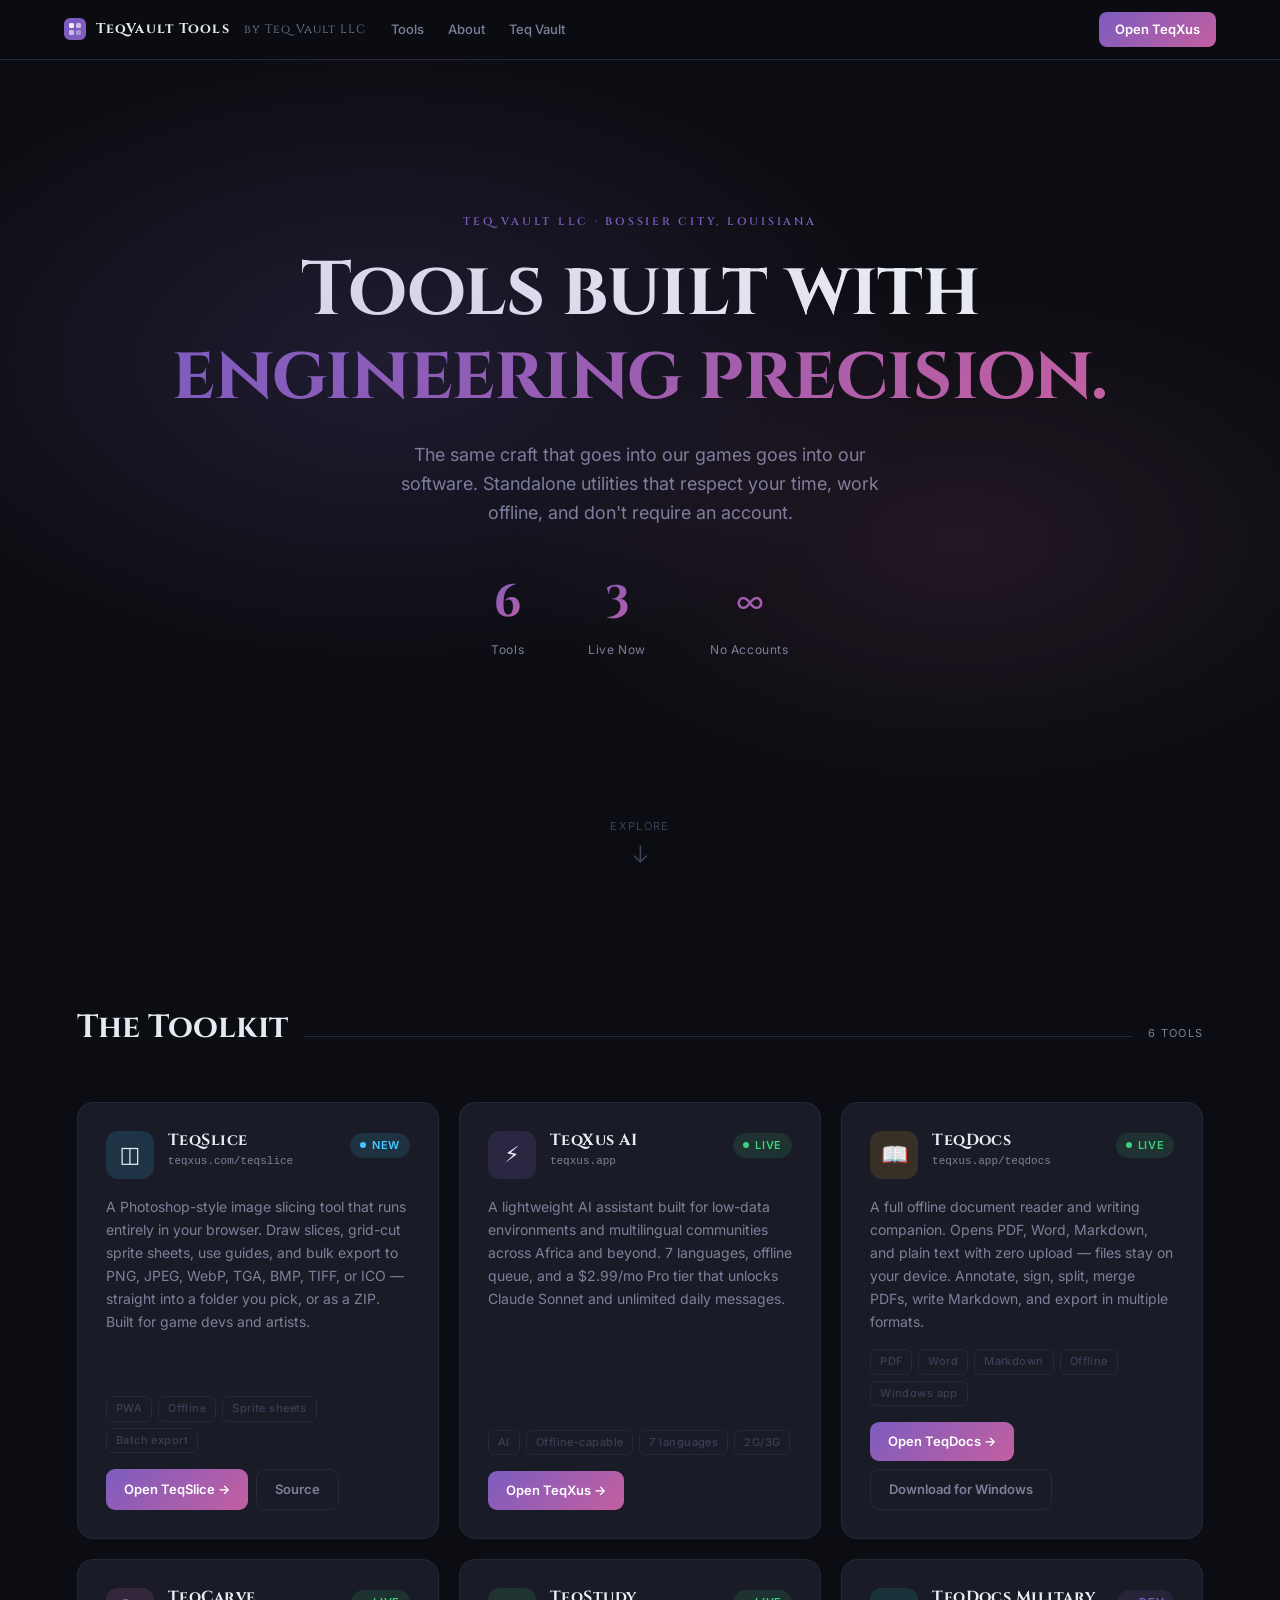
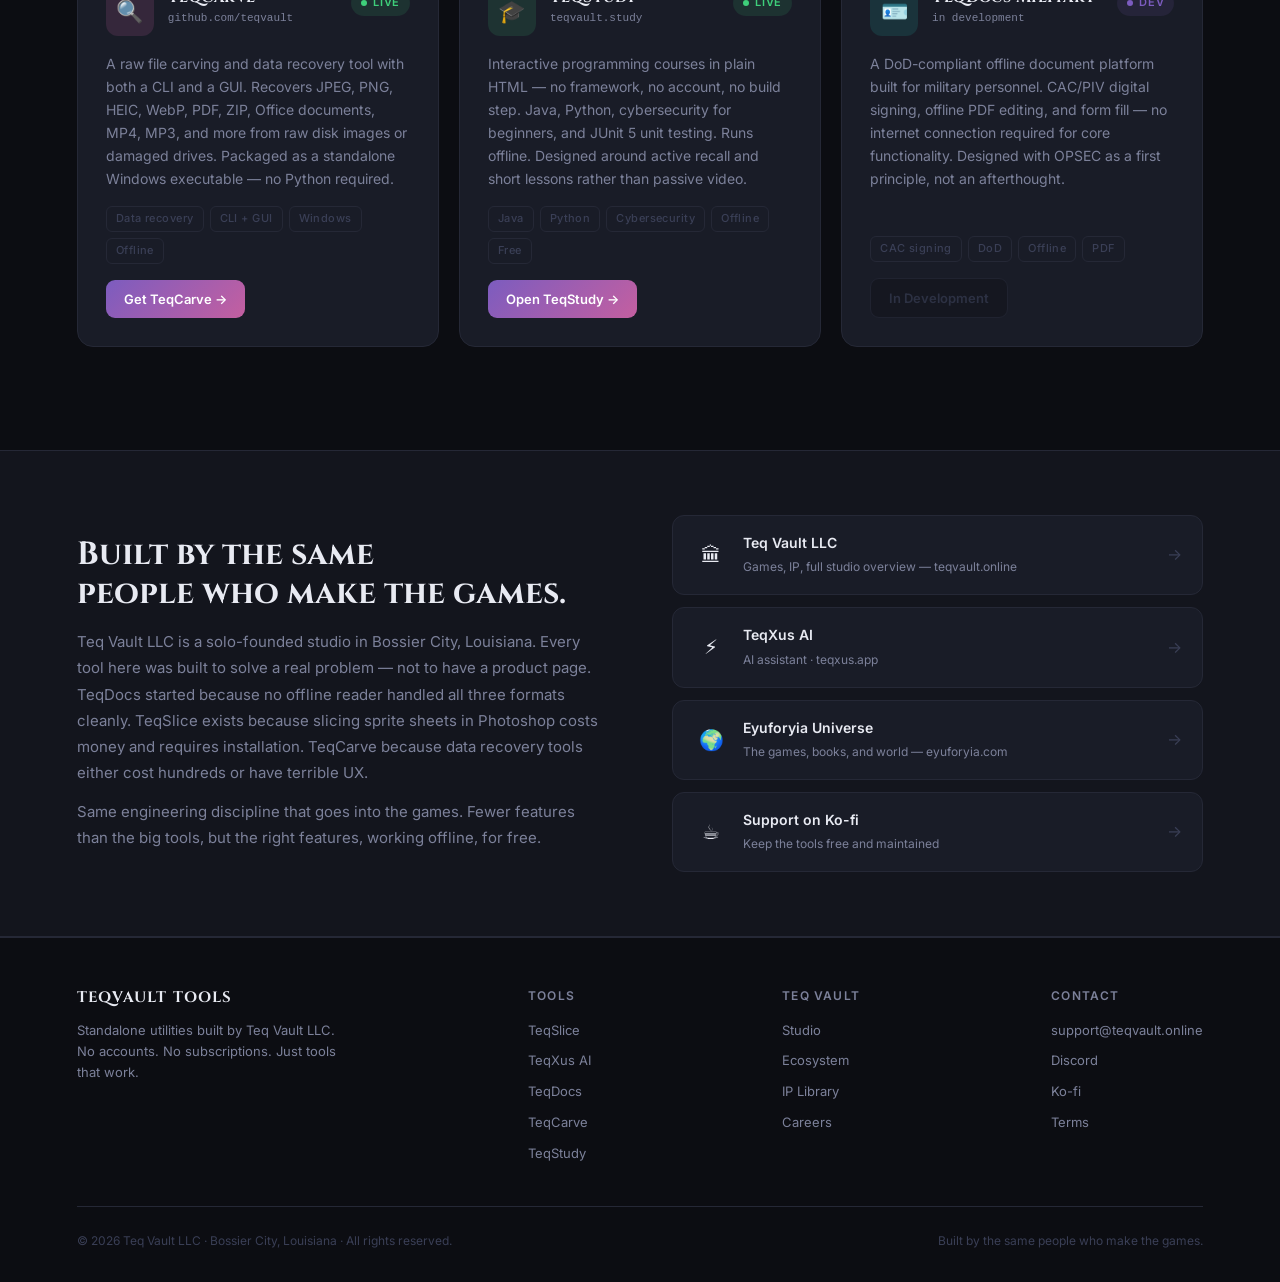
==== index.html @ 9a3d72a0 "Add files via upload" ====
<!DOCTYPE html>
<html lang="en">
<head>
<meta charset="UTF-8">
<meta name="viewport" content="width=device-width, initial-scale=1.0">
<meta name="description" content="TeqVault Tools — standalone utilities built by Teq Vault LLC. Image slicers, AI assistants, document readers, data recovery tools, and more.">
<meta property="og:title" content="TeqVault Tools">
<meta property="og:description" content="Standalone utilities built by Teq Vault LLC — engineered with the same precision as our games.">
<meta name="theme-color" content="#0c0d12">
<title>TeqVault Tools</title>
<link rel="preconnect" href="https://fonts.googleapis.com">
<link rel="preconnect" href="https://fonts.gstatic.com" crossorigin>
<link href="https://fonts.googleapis.com/css2?family=Cinzel:wght@400;600;700&family=Inter:wght@300;400;500;600&display=swap" rel="stylesheet">
<style>
/* ── tokens ── */
:root {
  --bg:      #0c0d12;
  --surface: #13151d;
  --card:    #191c27;
  --border:  #252836;
  --ink:     #e8eaf2;
  --dim:     #7c819a;
  --faint:   #3a3f56;
  --purple:  #7c5cbf;
  --pink:    #c45fa0;
  --cyan:    #45c8ff;
  --amber:   #f5a623;
  --green:   #3ecf7a;
  --grad:    linear-gradient(135deg, var(--purple), var(--pink));
}

/* ── reset ── */
*, *::before, *::after { box-sizing: border-box; margin: 0; padding: 0; }
html { scroll-behavior: smooth; }
body {
  background: var(--bg);
  color: var(--ink);
  font-family: "Inter", system-ui, sans-serif;
  font-size: 15px;
  line-height: 1.6;
  -webkit-font-smoothing: antialiased;
}
a { color: inherit; text-decoration: none; }
img { display: block; max-width: 100%; }

/* ── nav ── */
nav {
  position: fixed; top: 0; left: 0; right: 0; z-index: 100;
  display: flex; align-items: center; gap: 24px;
  padding: 0 clamp(20px, 5vw, 64px);
  height: 60px;
  background: rgba(12, 13, 18, 0.85);
  backdrop-filter: blur(16px);
  border-bottom: 1px solid var(--border);
}
.nav-logo {
  display: flex; align-items: center; gap: 10px;
  font-family: "Cinzel", serif; font-weight: 700; font-size: 14px;
  letter-spacing: .08em; color: var(--ink);
}
.nav-logo span { color: var(--dim); font-weight: 400; font-size: 12px; margin-left: 4px; }
nav a.nav-link {
  font-size: 13px; color: var(--dim); font-weight: 500;
  transition: color .2s;
}
nav a.nav-link:hover { color: var(--ink); }
.nav-spacer { flex: 1; }
.nav-cta {
  font-size: 13px; font-weight: 600; padding: 7px 16px; border-radius: 8px;
  background: var(--grad); color: #fff;
  transition: opacity .2s;
}
.nav-cta:hover { opacity: .88; }
.nav-links { display: flex; gap: 24px; }
@media (max-width: 640px) { .nav-links { display: none; } }

/* ── hero ── */
.hero {
  min-height: 100svh;
  display: flex; flex-direction: column; align-items: center; justify-content: center;
  text-align: center;
  padding: 100px clamp(20px, 6vw, 80px) 80px;
  position: relative; overflow: hidden;
}
.hero-bg {
  position: absolute; inset: 0; pointer-events: none;
  background:
    radial-gradient(ellipse 60% 50% at 30% 40%, rgba(124,92,191,.18) 0%, transparent 70%),
    radial-gradient(ellipse 50% 40% at 75% 60%, rgba(196,95,160,.12) 0%, transparent 70%);
}
.hero-eyebrow {
  font-family: "Cinzel", serif; font-size: 11px; font-weight: 600;
  letter-spacing: .25em; text-transform: uppercase; color: var(--purple);
  margin-bottom: 20px;
}
.hero h1 {
  font-family: "Cinzel", serif; font-weight: 700;
  font-size: clamp(36px, 6vw, 76px);
  line-height: 1.1; letter-spacing: -.01em;
  margin-bottom: 24px;
}
.hero h1 em {
  font-style: normal;
  background: var(--grad); -webkit-background-clip: text; -webkit-text-fill-color: transparent;
}
.hero-sub {
  font-size: clamp(15px, 2vw, 18px); color: var(--dim); max-width: 520px;
  margin: 0 auto 40px;
}
.hero-stats {
  display: flex; gap: clamp(24px, 5vw, 64px); justify-content: center;
  margin-bottom: 48px;
}
.stat-n {
  font-family: "Cinzel", serif; font-size: clamp(28px, 4vw, 44px); font-weight: 700;
  background: var(--grad); -webkit-background-clip: text; -webkit-text-fill-color: transparent;
}
.stat-l { font-size: 12px; color: var(--dim); letter-spacing: .05em; margin-top: 2px; }
.hero-scroll {
  position: absolute; bottom: 36px; left: 50%; transform: translateX(-50%);
  display: flex; flex-direction: column; align-items: center; gap: 8px;
  color: var(--faint); font-size: 11px; letter-spacing: .1em;
  animation: bob 2.4s ease-in-out infinite;
}
@keyframes bob { 0%,100%{transform:translateX(-50%) translateY(0)} 50%{transform:translateX(-50%) translateY(6px)} }

/* ── section ── */
.section {
  padding: clamp(64px, 8vw, 120px) clamp(20px, 6vw, 80px);
  max-width: 1280px; margin: 0 auto;
}
.section-head {
  display: flex; align-items: baseline; gap: 16px; margin-bottom: 48px;
}
.section-head h2 {
  font-family: "Cinzel", serif; font-size: clamp(22px, 3vw, 32px); font-weight: 700;
}
.section-rule {
  flex: 1; height: 1px; background: var(--border);
}
.section-label {
  font-size: 11px; letter-spacing: .12em; text-transform: uppercase; color: var(--dim);
}

/* ── tool grid ── */
.tool-grid {
  display: grid;
  grid-template-columns: repeat(auto-fill, minmax(320px, 1fr));
  gap: 20px;
}

/* ── tool card ── */
.tool-card {
  background: var(--card);
  border: 1px solid var(--border);
  border-radius: 16px;
  padding: 28px;
  display: flex; flex-direction: column; gap: 16px;
  position: relative; overflow: hidden;
  transition: border-color .25s, transform .25s;
  cursor: default;
}
.tool-card::before {
  content: "";
  position: absolute; inset: 0; border-radius: 16px;
  background: var(--grad); opacity: 0;
  transition: opacity .3s;
  pointer-events: none;
  mask: linear-gradient(#fff 0 0) content-box, linear-gradient(#fff 0 0);
  mask-composite: exclude;
  padding: 1px;
  z-index: 0;
}
.tool-card:hover::before { opacity: 1; }
.tool-card:hover { transform: translateY(-3px); }
.tool-card > * { position: relative; z-index: 1; }

.card-head { display: flex; align-items: flex-start; gap: 14px; }
.card-icon {
  width: 48px; height: 48px; border-radius: 12px; flex-shrink: 0;
  display: flex; align-items: center; justify-content: center;
  font-size: 22px;
}
.card-icon.purple { background: rgba(124,92,191,.18); }
.card-icon.cyan   { background: rgba(69,200,255,.14); }
.card-icon.amber  { background: rgba(245,166,35,.14); }
.card-icon.pink   { background: rgba(196,95,160,.16); }
.card-icon.green  { background: rgba(62,207,122,.13); }
.card-icon.teal   { background: rgba(32,210,190,.13); }

.card-meta { flex: 1; min-width: 0; }
.card-name {
  font-family: "Cinzel", serif; font-size: 16px; font-weight: 700;
  letter-spacing: .03em; line-height: 1.2;
}
.card-url { font-size: 11px; color: var(--dim); margin-top: 3px; font-family: ui-monospace, monospace; }

/* status pip */
.status {
  display: inline-flex; align-items: center; gap: 6px;
  font-size: 11px; font-weight: 600; letter-spacing: .06em;
  text-transform: uppercase; padding: 4px 10px; border-radius: 20px;
  flex-shrink: 0; margin-top: 2px;
}
.status.live   { background: rgba(62,207,122,.12); color: var(--green); }
.status.beta   { background: rgba(245,166,35,.12); color: var(--amber); }
.status.dev    { background: rgba(124,92,191,.12); color: var(--purple); }
.status.new    { background: rgba(69,200,255,.12); color: var(--cyan); }
.pip {
  width: 6px; height: 6px; border-radius: 50%; flex-shrink: 0;
}
.status.live .pip  { background: var(--green);  animation: pulse-g 2s ease-in-out infinite; }
.status.beta .pip  { background: var(--amber);  animation: pulse-a 2.4s ease-in-out infinite; }
.status.new .pip   { background: var(--cyan);   animation: pulse-c 1.8s ease-in-out infinite; }
.status.dev .pip   { background: var(--purple); }
@keyframes pulse-g { 0%,100%{box-shadow:0 0 0 0 rgba(62,207,122,.6)} 50%{box-shadow:0 0 0 5px rgba(62,207,122,0)} }
@keyframes pulse-a { 0%,100%{box-shadow:0 0 0 0 rgba(245,166,35,.6)} 50%{box-shadow:0 0 0 5px rgba(245,166,35,0)} }
@keyframes pulse-c { 0%,100%{box-shadow:0 0 0 0 rgba(69,200,255,.6)} 50%{box-shadow:0 0 0 5px rgba(69,200,255,0)} }

.card-desc {
  font-size: 14px; color: var(--dim); line-height: 1.65; flex: 1;
}
.card-tags {
  display: flex; flex-wrap: wrap; gap: 6px;
}
.tag {
  font-size: 11px; font-weight: 500; letter-spacing: .04em;
  padding: 3px 9px; border-radius: 6px; border: 1px solid var(--border); color: var(--faint);
}
.card-actions { display: flex; gap: 8px; flex-wrap: wrap; }
.btn-card {
  font-size: 13px; font-weight: 600; padding: 9px 18px; border-radius: 9px;
  border: none; cursor: pointer; transition: opacity .2s, background .2s;
  display: inline-flex; align-items: center; gap: 6px;
}
.btn-card.primary { background: var(--grad); color: #fff; }
.btn-card.primary:hover { opacity: .85; }
.btn-card.ghost {
  background: transparent; color: var(--dim);
  border: 1px solid var(--border);
}
.btn-card.ghost:hover { color: var(--ink); border-color: var(--faint); background: var(--surface); }
.btn-card.disabled {
  background: var(--surface); color: var(--faint);
  border: 1px solid var(--border); cursor: not-allowed; opacity: .6;
}

/* ── about strip ── */
.about-strip {
  background: var(--surface);
  border-top: 1px solid var(--border);
  border-bottom: 1px solid var(--border);
  padding: 64px clamp(20px, 6vw, 80px);
}
.about-inner {
  max-width: 1280px; margin: 0 auto;
  display: grid; grid-template-columns: 1fr 1fr; gap: 64px; align-items: center;
}
.about-inner h2 {
  font-family: "Cinzel", serif; font-size: clamp(22px, 3vw, 32px); font-weight: 700;
  margin-bottom: 16px; line-height: 1.2;
}
.about-inner p { color: var(--dim); font-size: 15px; line-height: 1.75; margin-bottom: 12px; }
.about-inner p:last-child { margin-bottom: 0; }
.about-links { display: flex; flex-direction: column; gap: 12px; }
.about-link {
  display: flex; align-items: center; gap: 14px; padding: 16px 20px;
  background: var(--card); border: 1px solid var(--border); border-radius: 12px;
  transition: border-color .2s, transform .2s;
}
.about-link:hover { border-color: var(--purple); transform: translateX(4px); }
.about-link-icon { font-size: 20px; width: 36px; text-align: center; }
.about-link-text strong { display: block; font-size: 14px; font-weight: 600; }
.about-link-text span { font-size: 12px; color: var(--dim); }
.about-link-arrow { margin-left: auto; color: var(--faint); font-size: 16px; }
@media (max-width: 720px) { .about-inner { grid-template-columns: 1fr; gap: 40px; } }

/* ── footer ── */
footer {
  padding: 48px clamp(20px, 6vw, 80px) 32px;
  border-top: 1px solid var(--border);
}
.footer-inner {
  max-width: 1280px; margin: 0 auto;
  display: flex; flex-wrap: wrap; gap: 32px; justify-content: space-between; align-items: flex-start;
}
.footer-brand { max-width: 260px; }
.footer-logo {
  font-family: "Cinzel", serif; font-weight: 700; font-size: 15px;
  letter-spacing: .08em; margin-bottom: 10px;
}
.footer-brand p { font-size: 13px; color: var(--dim); line-height: 1.6; }
.footer-col h4 { font-size: 12px; font-weight: 600; letter-spacing: .1em; text-transform: uppercase; color: var(--dim); margin-bottom: 14px; }
.footer-col a { display: block; font-size: 13px; color: var(--dim); margin-bottom: 10px; transition: color .2s; }
.footer-col a:hover { color: var(--ink); }
.footer-bottom {
  max-width: 1280px; margin: 32px auto 0; padding-top: 24px;
  border-top: 1px solid var(--border);
  display: flex; flex-wrap: wrap; gap: 12px; justify-content: space-between;
  font-size: 12px; color: var(--faint);
}
.footer-bottom a { color: var(--faint); transition: color .2s; }
.footer-bottom a:hover { color: var(--dim); }

/* ── scroll reveal ── */
.reveal { opacity: 0; transform: translateY(20px); transition: opacity .55s ease, transform .55s ease; }
.reveal.on { opacity: 1; transform: none; }
@media (prefers-reduced-motion: reduce) { .reveal { opacity: 1; transform: none; } }
</style>
</head>
<body>

<!-- ── nav ── -->
<nav>
  <a href="/" class="nav-logo">
    <svg width="22" height="22" viewBox="0 0 22 22" fill="none"><rect width="22" height="22" rx="6" fill="url(#lg)"/><rect x="5" y="5" width="5" height="5" rx="1.5" fill="white" opacity=".9"/><rect x="12" y="5" width="5" height="5" rx="1.5" fill="white" opacity=".6"/><rect x="5" y="12" width="5" height="5" rx="1.5" fill="white" opacity=".6"/><rect x="12" y="12" width="5" height="5" rx="1.5" fill="white" opacity=".35"/><defs><linearGradient id="lg" x1="0" y1="0" x2="22" y2="22"><stop stop-color="#7c5cbf"/><stop offset="1" stop-color="#c45fa0"/></linearGradient></defs></svg>
    TeqVault Tools <span>by Teq Vault LLC</span>
  </a>
  <div class="nav-links">
    <a href="#tools" class="nav-link">Tools</a>
    <a href="#about" class="nav-link">About</a>
    <a href="https://teqvault.online" class="nav-link" target="_blank" rel="noopener">Teq Vault</a>
  </div>
  <div class="nav-spacer"></div>
  <a href="https://teqxus.app" class="nav-cta" target="_blank" rel="noopener">Open TeqXus</a>
</nav>

<!-- ── hero ── -->
<section class="hero">
  <div class="hero-bg" aria-hidden="true"></div>
  <p class="hero-eyebrow">Teq Vault LLC · Bossier City, Louisiana</p>
  <h1>Tools built with<br><em>engineering precision.</em></h1>
  <p class="hero-sub">The same craft that goes into our games goes into our software. Standalone utilities that respect your time, work offline, and don't require an account.</p>
  <div class="hero-stats">
    <div>
      <div class="stat-n">6</div>
      <div class="stat-l">Tools</div>
    </div>
    <div>
      <div class="stat-n">3</div>
      <div class="stat-l">Live Now</div>
    </div>
    <div>
      <div class="stat-n">∞</div>
      <div class="stat-l">No Accounts</div>
    </div>
  </div>
  <a href="#tools" aria-label="Scroll to tools">
    <div class="hero-scroll">
      <span style="letter-spacing:.12em">EXPLORE</span>
      <svg width="16" height="20" viewBox="0 0 16 20" fill="none"><path d="M8 2v14M2 12l6 6 6-6" stroke="#40455a" stroke-width="1.5" stroke-linecap="round" stroke-linejoin="round"/></svg>
    </div>
  </a>
</section>

<!-- ── tools grid ── -->
<div class="section" id="tools">
  <div class="section-head reveal">
    <h2>The Toolkit</h2>
    <div class="section-rule"></div>
    <span class="section-label">6 tools</span>
  </div>

  <div class="tool-grid">

    <!-- TeqSlice -->
    <div class="tool-card reveal">
      <div class="card-head">
        <div class="card-icon cyan">◫</div>
        <div class="card-meta">
          <div class="card-name">TeqSlice</div>
          <div class="card-url">teqxus.com/teqslice</div>
        </div>
        <span class="status new"><span class="pip"></span>New</span>
      </div>
      <p class="card-desc">A Photoshop-style image slicing tool that runs entirely in your browser. Draw slices, grid-cut sprite sheets, use guides, and bulk export to PNG, JPEG, WebP, TGA, BMP, TIFF, or ICO — straight into a folder you pick, or as a ZIP. Built for game devs and artists.</p>
      <div class="card-tags">
        <span class="tag">PWA</span><span class="tag">Offline</span><span class="tag">Sprite sheets</span><span class="tag">Batch export</span>
      </div>
      <div class="card-actions">
        <a href="./teqslice/" class="btn-card primary">Open TeqSlice →</a>
        <a href="https://github.com/teqvault" class="btn-card ghost" target="_blank" rel="noopener">Source</a>
      </div>
    </div>

    <!-- TeqXus AI -->
    <div class="tool-card reveal">
      <div class="card-head">
        <div class="card-icon purple">⚡</div>
        <div class="card-meta">
          <div class="card-name">TeqXus AI</div>
          <div class="card-url">teqxus.app</div>
        </div>
        <span class="status live"><span class="pip"></span>Live</span>
      </div>
      <p class="card-desc">A lightweight AI assistant built for low-data environments and multilingual communities across Africa and beyond. 7 languages, offline queue, and a $2.99/mo Pro tier that unlocks Claude Sonnet and unlimited daily messages.</p>
      <div class="card-tags">
        <span class="tag">AI</span><span class="tag">Offline-capable</span><span class="tag">7 languages</span><span class="tag">2G/3G</span>
      </div>
      <div class="card-actions">
        <a href="https://teqxus.app" class="btn-card primary" target="_blank" rel="noopener">Open TeqXus →</a>
      </div>
    </div>

    <!-- TeqDocs -->
    <div class="tool-card reveal">
      <div class="card-head">
        <div class="card-icon amber">📖</div>
        <div class="card-meta">
          <div class="card-name">TeqDocs</div>
          <div class="card-url">teqxus.app/teqdocs</div>
        </div>
        <span class="status live"><span class="pip"></span>Live</span>
      </div>
      <p class="card-desc">A full offline document reader and writing companion. Opens PDF, Word, Markdown, and plain text with zero upload — files stay on your device. Annotate, sign, split, merge PDFs, write Markdown, and export in multiple formats.</p>
      <div class="card-tags">
        <span class="tag">PDF</span><span class="tag">Word</span><span class="tag">Markdown</span><span class="tag">Offline</span><span class="tag">Windows app</span>
      </div>
      <div class="card-actions">
        <a href="https://teqxus.app/teqdocs" class="btn-card primary" target="_blank" rel="noopener">Open TeqDocs →</a>
        <a href="https://github.com/teqvault/teqdocsDesktop/releases/download/2.0.0/TeqDocs.Student.Setup.2.0.0.exe" class="btn-card ghost">Download for Windows</a>
      </div>
    </div>

    <!-- TeqCarve -->
    <div class="tool-card reveal">
      <div class="card-head">
        <div class="card-icon pink">🔍</div>
        <div class="card-meta">
          <div class="card-name">TeqCarve</div>
          <div class="card-url">github.com/teqvault</div>
        </div>
        <span class="status live"><span class="pip"></span>Live</span>
      </div>
      <p class="card-desc">A raw file carving and data recovery tool with both a CLI and a GUI. Recovers JPEG, PNG, HEIC, WebP, PDF, ZIP, Office documents, MP4, MP3, and more from raw disk images or damaged drives. Packaged as a standalone Windows executable — no Python required.</p>
      <div class="card-tags">
        <span class="tag">Data recovery</span><span class="tag">CLI + GUI</span><span class="tag">Windows</span><span class="tag">Offline</span>
      </div>
      <div class="card-actions">
        <a href="https://github.com/teqvault" class="btn-card primary" target="_blank" rel="noopener">Get TeqCarve →</a>
      </div>
    </div>

    <!-- TeqStudy -->
    <div class="tool-card reveal">
      <div class="card-head">
        <div class="card-icon green">🎓</div>
        <div class="card-meta">
          <div class="card-name">TeqStudy</div>
          <div class="card-url">teqvault.study</div>
        </div>
        <span class="status live"><span class="pip"></span>Live</span>
      </div>
      <p class="card-desc">Interactive programming courses in plain HTML — no framework, no account, no build step. Java, Python, cybersecurity for beginners, and JUnit 5 unit testing. Runs offline. Designed around active recall and short lessons rather than passive video.</p>
      <div class="card-tags">
        <span class="tag">Java</span><span class="tag">Python</span><span class="tag">Cybersecurity</span><span class="tag">Offline</span><span class="tag">Free</span>
      </div>
      <div class="card-actions">
        <a href="https://teqvault.study" class="btn-card primary" target="_blank" rel="noopener">Open TeqStudy →</a>
      </div>
    </div>

    <!-- TeqDocs Military -->
    <div class="tool-card reveal">
      <div class="card-head">
        <div class="card-icon teal">🪪</div>
        <div class="card-meta">
          <div class="card-name">TeqDocs Military</div>
          <div class="card-url">in development</div>
        </div>
        <span class="status dev"><span class="pip"></span>Dev</span>
      </div>
      <p class="card-desc">A DoD-compliant offline document platform built for military personnel. CAC/PIV digital signing, offline PDF editing, and form fill — no internet connection required for core functionality. Designed with OPSEC as a first principle, not an afterthought.</p>
      <div class="card-tags">
        <span class="tag">CAC signing</span><span class="tag">DoD</span><span class="tag">Offline</span><span class="tag">PDF</span>
      </div>
      <div class="card-actions">
        <span class="btn-card disabled">In Development</span>
      </div>
    </div>

  </div>
</div>

<!-- ── about strip ── -->
<div class="about-strip" id="about">
  <div class="about-inner">
    <div class="reveal">
      <h2>Built by the same<br>people who make the games.</h2>
      <p>Teq Vault LLC is a solo-founded studio in Bossier City, Louisiana. Every tool here was built to solve a real problem — not to have a product page. TeqDocs started because no offline reader handled all three formats cleanly. TeqSlice exists because slicing sprite sheets in Photoshop costs money and requires installation. TeqCarve because data recovery tools either cost hundreds or have terrible UX.</p>
      <p>Same engineering discipline that goes into the games. Fewer features than the big tools, but the right features, working offline, for free.</p>
    </div>
    <div class="about-links reveal">
      <a href="https://teqvault.online" class="about-link" target="_blank" rel="noopener">
        <span class="about-link-icon">🏛</span>
        <span class="about-link-text">
          <strong>Teq Vault LLC</strong>
          <span>Games, IP, full studio overview — teqvault.online</span>
        </span>
        <span class="about-link-arrow">→</span>
      </a>
      <a href="https://teqxus.app" class="about-link" target="_blank" rel="noopener">
        <span class="about-link-icon">⚡</span>
        <span class="about-link-text">
          <strong>TeqXus AI</strong>
          <span>AI assistant · teqxus.app</span>
        </span>
        <span class="about-link-arrow">→</span>
      </a>
      <a href="https://eyuforyia.com" class="about-link" target="_blank" rel="noopener">
        <span class="about-link-icon">🌍</span>
        <span class="about-link-text">
          <strong>Eyuforyia Universe</strong>
          <span>The games, books, and world — eyuforyia.com</span>
        </span>
        <span class="about-link-arrow">→</span>
      </a>
      <a href="https://ko-fi.com/teqvault" class="about-link" target="_blank" rel="noopener">
        <span class="about-link-icon">☕</span>
        <span class="about-link-text">
          <strong>Support on Ko-fi</strong>
          <span>Keep the tools free and maintained</span>
        </span>
        <span class="about-link-arrow">→</span>
      </a>
    </div>
  </div>
</div>

<!-- ── footer ── -->
<footer>
  <div class="footer-inner">
    <div class="footer-brand">
      <div class="footer-logo">TEQVAULT TOOLS</div>
      <p>Standalone utilities built by Teq Vault LLC. No accounts. No subscriptions. Just tools that work.</p>
    </div>
    <div class="footer-col">
      <h4>Tools</h4>
      <a href="./teqslice/">TeqSlice</a>
      <a href="https://teqxus.app" target="_blank" rel="noopener">TeqXus AI</a>
      <a href="https://teqxus.app/teqdocs" target="_blank" rel="noopener">TeqDocs</a>
      <a href="https://github.com/teqvault" target="_blank" rel="noopener">TeqCarve</a>
      <a href="https://teqvault.study" target="_blank" rel="noopener">TeqStudy</a>
    </div>
    <div class="footer-col">
      <h4>Teq Vault</h4>
      <a href="https://teqvault.online" target="_blank" rel="noopener">Studio</a>
      <a href="https://teqvault.online/pages/ecosystem.html" target="_blank" rel="noopener">Ecosystem</a>
      <a href="https://teqvault.online/pages/library.html" target="_blank" rel="noopener">IP Library</a>
      <a href="https://teqvault.online/pages/join-the-vault.html" target="_blank" rel="noopener">Careers</a>
    </div>
    <div class="footer-col">
      <h4>Contact</h4>
      <a href="mailto:support@teqvault.online">support@teqvault.online</a>
      <a href="https://discord.gg/4CAYz2ZCqC" target="_blank" rel="noopener">Discord</a>
      <a href="https://ko-fi.com/teqvault" target="_blank" rel="noopener">Ko-fi</a>
      <a href="https://teqvault.online/pages/terms.html" target="_blank" rel="noopener">Terms</a>
    </div>
  </div>
  <div class="footer-bottom">
    <span>© <span id="yr"></span> Teq Vault LLC · Bossier City, Louisiana · All rights reserved.</span>
    <span>Built by the same people who make the games.</span>
  </div>
</footer>

<script>
/* year */
document.getElementById("yr").textContent = new Date().getFullYear();

/* scroll reveal */
const obs = new IntersectionObserver(entries => {
  entries.forEach(e => { if(e.isIntersecting) { e.target.classList.add("on"); obs.unobserve(e.target); } });
}, { threshold: 0.1 });
document.querySelectorAll(".reveal").forEach(el => obs.observe(el));

/* stagger tool cards */
document.querySelectorAll(".tool-card.reveal").forEach((el, i) => {
  el.style.transitionDelay = (i % 3) * 0.08 + "s";
});
</script>
</body>
</html>
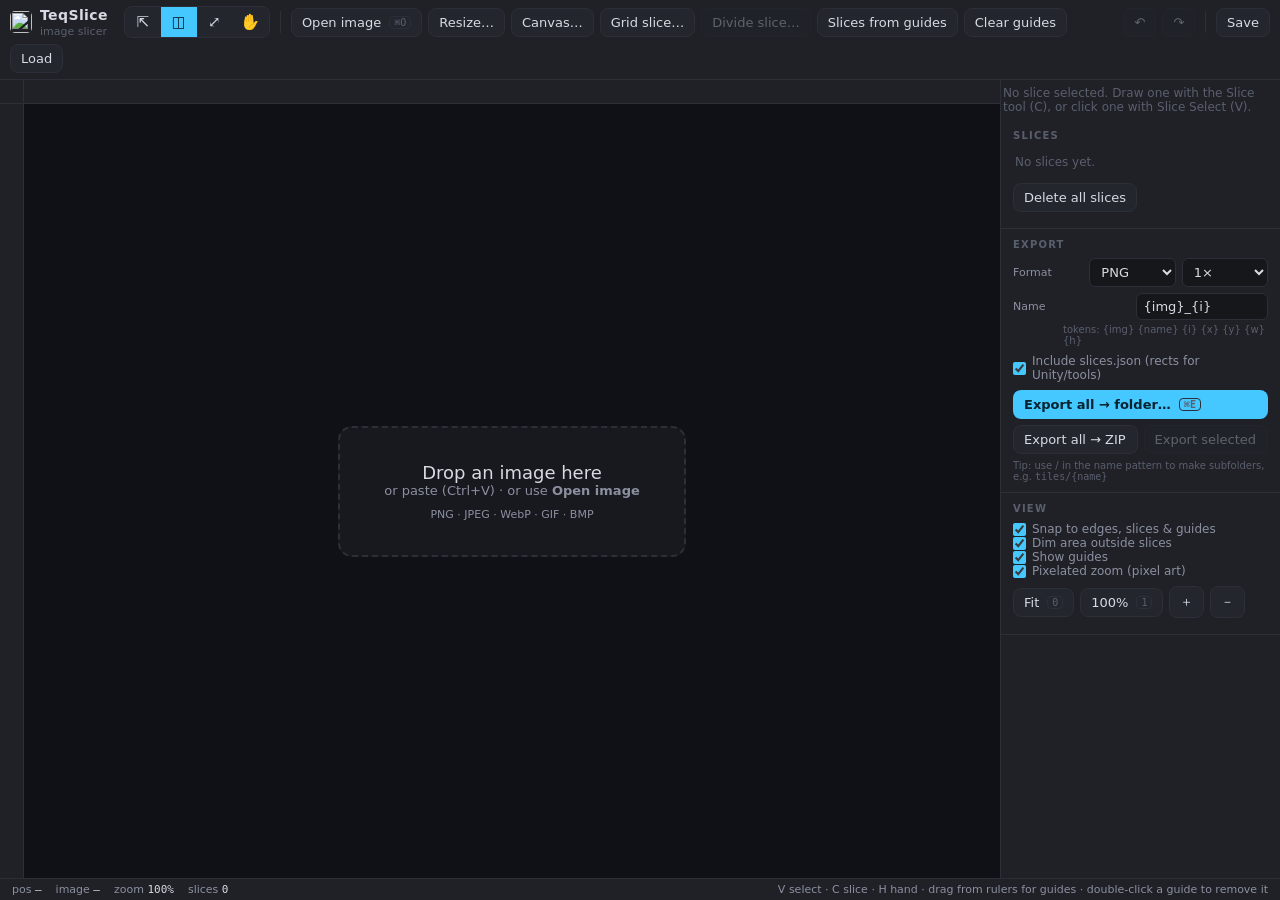
==== commit 5a105d29: "updates" ====
--- a/index.html
+++ b/index.html
@@ -2,581 +2,1686 @@
 <html lang="en">
 <head>
 <meta charset="UTF-8">
-<meta name="viewport" content="width=device-width, initial-scale=1.0">
-<meta name="description" content="TeqVault Tools — standalone utilities built by Teq Vault LLC. Image slicers, AI assistants, document readers, data recovery tools, and more.">
-<meta property="og:title" content="TeqVault Tools">
-<meta property="og:description" content="Standalone utilities built by Teq Vault LLC — engineered with the same precision as our games.">
-<meta name="theme-color" content="#0c0d12">
-<title>TeqVault Tools</title>
-<link rel="preconnect" href="https://fonts.googleapis.com">
-<link rel="preconnect" href="https://fonts.gstatic.com" crossorigin>
-<link href="https://fonts.googleapis.com/css2?family=Cinzel:wght@400;600;700&family=Inter:wght@300;400;500;600&display=swap" rel="stylesheet">
+<meta name="viewport" content="width=device-width, initial-scale=1.0, user-scalable=no">
+<title>TeqSlice — image slicing tool</title>
+<meta name="theme-color" content="#16171b">
+<link rel="manifest" href="manifest.webmanifest">
+<link rel="icon" href="icon-192.png">
+<script src="jszip.min.js"></script>
 <style>
-/* ── tokens ── */
-:root {
-  --bg:      #0c0d12;
-  --surface: #13151d;
-  --card:    #191c27;
-  --border:  #252836;
-  --ink:     #e8eaf2;
-  --dim:     #7c819a;
-  --faint:   #3a3f56;
-  --purple:  #7c5cbf;
-  --pink:    #c45fa0;
-  --cyan:    #45c8ff;
-  --amber:   #f5a623;
-  --green:   #3ecf7a;
-  --grad:    linear-gradient(135deg, var(--purple), var(--pink));
-}
-
-/* ── reset ── */
-*, *::before, *::after { box-sizing: border-box; margin: 0; padding: 0; }
-html { scroll-behavior: smooth; }
-body {
-  background: var(--bg);
-  color: var(--ink);
-  font-family: "Inter", system-ui, sans-serif;
-  font-size: 15px;
-  line-height: 1.6;
-  -webkit-font-smoothing: antialiased;
-}
-a { color: inherit; text-decoration: none; }
-img { display: block; max-width: 100%; }
-
-/* ── nav ── */
-nav {
-  position: fixed; top: 0; left: 0; right: 0; z-index: 100;
-  display: flex; align-items: center; gap: 24px;
-  padding: 0 clamp(20px, 5vw, 64px);
-  height: 60px;
-  background: rgba(12, 13, 18, 0.85);
-  backdrop-filter: blur(16px);
-  border-bottom: 1px solid var(--border);
-}
-.nav-logo {
-  display: flex; align-items: center; gap: 10px;
-  font-family: "Cinzel", serif; font-weight: 700; font-size: 14px;
-  letter-spacing: .08em; color: var(--ink);
-}
-.nav-logo span { color: var(--dim); font-weight: 400; font-size: 12px; margin-left: 4px; }
-nav a.nav-link {
-  font-size: 13px; color: var(--dim); font-weight: 500;
-  transition: color .2s;
-}
-nav a.nav-link:hover { color: var(--ink); }
-.nav-spacer { flex: 1; }
-.nav-cta {
-  font-size: 13px; font-weight: 600; padding: 7px 16px; border-radius: 8px;
-  background: var(--grad); color: #fff;
-  transition: opacity .2s;
-}
-.nav-cta:hover { opacity: .88; }
-.nav-links { display: flex; gap: 24px; }
-@media (max-width: 640px) { .nav-links { display: none; } }
-
-/* ── hero ── */
-.hero {
-  min-height: 100svh;
-  display: flex; flex-direction: column; align-items: center; justify-content: center;
-  text-align: center;
-  padding: 100px clamp(20px, 6vw, 80px) 80px;
-  position: relative; overflow: hidden;
-}
-.hero-bg {
-  position: absolute; inset: 0; pointer-events: none;
-  background:
-    radial-gradient(ellipse 60% 50% at 30% 40%, rgba(124,92,191,.18) 0%, transparent 70%),
-    radial-gradient(ellipse 50% 40% at 75% 60%, rgba(196,95,160,.12) 0%, transparent 70%);
-}
-.hero-eyebrow {
-  font-family: "Cinzel", serif; font-size: 11px; font-weight: 600;
-  letter-spacing: .25em; text-transform: uppercase; color: var(--purple);
-  margin-bottom: 20px;
-}
-.hero h1 {
-  font-family: "Cinzel", serif; font-weight: 700;
-  font-size: clamp(36px, 6vw, 76px);
-  line-height: 1.1; letter-spacing: -.01em;
-  margin-bottom: 24px;
-}
-.hero h1 em {
-  font-style: normal;
-  background: var(--grad); -webkit-background-clip: text; -webkit-text-fill-color: transparent;
-}
-.hero-sub {
-  font-size: clamp(15px, 2vw, 18px); color: var(--dim); max-width: 520px;
-  margin: 0 auto 40px;
-}
-.hero-stats {
-  display: flex; gap: clamp(24px, 5vw, 64px); justify-content: center;
-  margin-bottom: 48px;
-}
-.stat-n {
-  font-family: "Cinzel", serif; font-size: clamp(28px, 4vw, 44px); font-weight: 700;
-  background: var(--grad); -webkit-background-clip: text; -webkit-text-fill-color: transparent;
-}
-.stat-l { font-size: 12px; color: var(--dim); letter-spacing: .05em; margin-top: 2px; }
-.hero-scroll {
-  position: absolute; bottom: 36px; left: 50%; transform: translateX(-50%);
-  display: flex; flex-direction: column; align-items: center; gap: 8px;
-  color: var(--faint); font-size: 11px; letter-spacing: .1em;
-  animation: bob 2.4s ease-in-out infinite;
-}
-@keyframes bob { 0%,100%{transform:translateX(-50%) translateY(0)} 50%{transform:translateX(-50%) translateY(6px)} }
-
-/* ── section ── */
-.section {
-  padding: clamp(64px, 8vw, 120px) clamp(20px, 6vw, 80px);
-  max-width: 1280px; margin: 0 auto;
-}
-.section-head {
-  display: flex; align-items: baseline; gap: 16px; margin-bottom: 48px;
-}
-.section-head h2 {
-  font-family: "Cinzel", serif; font-size: clamp(22px, 3vw, 32px); font-weight: 700;
-}
-.section-rule {
-  flex: 1; height: 1px; background: var(--border);
-}
-.section-label {
-  font-size: 11px; letter-spacing: .12em; text-transform: uppercase; color: var(--dim);
-}
-
-/* ── tool grid ── */
-.tool-grid {
-  display: grid;
-  grid-template-columns: repeat(auto-fill, minmax(320px, 1fr));
-  gap: 20px;
-}
-
-/* ── tool card ── */
-.tool-card {
-  background: var(--card);
-  border: 1px solid var(--border);
-  border-radius: 16px;
-  padding: 28px;
-  display: flex; flex-direction: column; gap: 16px;
-  position: relative; overflow: hidden;
-  transition: border-color .25s, transform .25s;
-  cursor: default;
-}
-.tool-card::before {
-  content: "";
-  position: absolute; inset: 0; border-radius: 16px;
-  background: var(--grad); opacity: 0;
-  transition: opacity .3s;
-  pointer-events: none;
-  mask: linear-gradient(#fff 0 0) content-box, linear-gradient(#fff 0 0);
-  mask-composite: exclude;
-  padding: 1px;
-  z-index: 0;
-}
-.tool-card:hover::before { opacity: 1; }
-.tool-card:hover { transform: translateY(-3px); }
-.tool-card > * { position: relative; z-index: 1; }
-
-.card-head { display: flex; align-items: flex-start; gap: 14px; }
-.card-icon {
-  width: 48px; height: 48px; border-radius: 12px; flex-shrink: 0;
-  display: flex; align-items: center; justify-content: center;
-  font-size: 22px;
-}
-.card-icon.purple { background: rgba(124,92,191,.18); }
-.card-icon.cyan   { background: rgba(69,200,255,.14); }
-.card-icon.amber  { background: rgba(245,166,35,.14); }
-.card-icon.pink   { background: rgba(196,95,160,.16); }
-.card-icon.green  { background: rgba(62,207,122,.13); }
-.card-icon.teal   { background: rgba(32,210,190,.13); }
-
-.card-meta { flex: 1; min-width: 0; }
-.card-name {
-  font-family: "Cinzel", serif; font-size: 16px; font-weight: 700;
-  letter-spacing: .03em; line-height: 1.2;
-}
-.card-url { font-size: 11px; color: var(--dim); margin-top: 3px; font-family: ui-monospace, monospace; }
-
-/* status pip */
-.status {
-  display: inline-flex; align-items: center; gap: 6px;
-  font-size: 11px; font-weight: 600; letter-spacing: .06em;
-  text-transform: uppercase; padding: 4px 10px; border-radius: 20px;
-  flex-shrink: 0; margin-top: 2px;
-}
-.status.live   { background: rgba(62,207,122,.12); color: var(--green); }
-.status.beta   { background: rgba(245,166,35,.12); color: var(--amber); }
-.status.dev    { background: rgba(124,92,191,.12); color: var(--purple); }
-.status.new    { background: rgba(69,200,255,.12); color: var(--cyan); }
-.pip {
-  width: 6px; height: 6px; border-radius: 50%; flex-shrink: 0;
-}
-.status.live .pip  { background: var(--green);  animation: pulse-g 2s ease-in-out infinite; }
-.status.beta .pip  { background: var(--amber);  animation: pulse-a 2.4s ease-in-out infinite; }
-.status.new .pip   { background: var(--cyan);   animation: pulse-c 1.8s ease-in-out infinite; }
-.status.dev .pip   { background: var(--purple); }
-@keyframes pulse-g { 0%,100%{box-shadow:0 0 0 0 rgba(62,207,122,.6)} 50%{box-shadow:0 0 0 5px rgba(62,207,122,0)} }
-@keyframes pulse-a { 0%,100%{box-shadow:0 0 0 0 rgba(245,166,35,.6)} 50%{box-shadow:0 0 0 5px rgba(245,166,35,0)} }
-@keyframes pulse-c { 0%,100%{box-shadow:0 0 0 0 rgba(69,200,255,.6)} 50%{box-shadow:0 0 0 5px rgba(69,200,255,0)} }
-
-.card-desc {
-  font-size: 14px; color: var(--dim); line-height: 1.65; flex: 1;
-}
-.card-tags {
-  display: flex; flex-wrap: wrap; gap: 6px;
-}
-.tag {
-  font-size: 11px; font-weight: 500; letter-spacing: .04em;
-  padding: 3px 9px; border-radius: 6px; border: 1px solid var(--border); color: var(--faint);
-}
-.card-actions { display: flex; gap: 8px; flex-wrap: wrap; }
-.btn-card {
-  font-size: 13px; font-weight: 600; padding: 9px 18px; border-radius: 9px;
-  border: none; cursor: pointer; transition: opacity .2s, background .2s;
-  display: inline-flex; align-items: center; gap: 6px;
-}
-.btn-card.primary { background: var(--grad); color: #fff; }
-.btn-card.primary:hover { opacity: .85; }
-.btn-card.ghost {
-  background: transparent; color: var(--dim);
-  border: 1px solid var(--border);
-}
-.btn-card.ghost:hover { color: var(--ink); border-color: var(--faint); background: var(--surface); }
-.btn-card.disabled {
-  background: var(--surface); color: var(--faint);
-  border: 1px solid var(--border); cursor: not-allowed; opacity: .6;
-}
-
-/* ── about strip ── */
-.about-strip {
-  background: var(--surface);
-  border-top: 1px solid var(--border);
-  border-bottom: 1px solid var(--border);
-  padding: 64px clamp(20px, 6vw, 80px);
-}
-.about-inner {
-  max-width: 1280px; margin: 0 auto;
-  display: grid; grid-template-columns: 1fr 1fr; gap: 64px; align-items: center;
-}
-.about-inner h2 {
-  font-family: "Cinzel", serif; font-size: clamp(22px, 3vw, 32px); font-weight: 700;
-  margin-bottom: 16px; line-height: 1.2;
-}
-.about-inner p { color: var(--dim); font-size: 15px; line-height: 1.75; margin-bottom: 12px; }
-.about-inner p:last-child { margin-bottom: 0; }
-.about-links { display: flex; flex-direction: column; gap: 12px; }
-.about-link {
-  display: flex; align-items: center; gap: 14px; padding: 16px 20px;
-  background: var(--card); border: 1px solid var(--border); border-radius: 12px;
-  transition: border-color .2s, transform .2s;
-}
-.about-link:hover { border-color: var(--purple); transform: translateX(4px); }
-.about-link-icon { font-size: 20px; width: 36px; text-align: center; }
-.about-link-text strong { display: block; font-size: 14px; font-weight: 600; }
-.about-link-text span { font-size: 12px; color: var(--dim); }
-.about-link-arrow { margin-left: auto; color: var(--faint); font-size: 16px; }
-@media (max-width: 720px) { .about-inner { grid-template-columns: 1fr; gap: 40px; } }
-
-/* ── footer ── */
-footer {
-  padding: 48px clamp(20px, 6vw, 80px) 32px;
-  border-top: 1px solid var(--border);
-}
-.footer-inner {
-  max-width: 1280px; margin: 0 auto;
-  display: flex; flex-wrap: wrap; gap: 32px; justify-content: space-between; align-items: flex-start;
-}
-.footer-brand { max-width: 260px; }
-.footer-logo {
-  font-family: "Cinzel", serif; font-weight: 700; font-size: 15px;
-  letter-spacing: .08em; margin-bottom: 10px;
-}
-.footer-brand p { font-size: 13px; color: var(--dim); line-height: 1.6; }
-.footer-col h4 { font-size: 12px; font-weight: 600; letter-spacing: .1em; text-transform: uppercase; color: var(--dim); margin-bottom: 14px; }
-.footer-col a { display: block; font-size: 13px; color: var(--dim); margin-bottom: 10px; transition: color .2s; }
-.footer-col a:hover { color: var(--ink); }
-.footer-bottom {
-  max-width: 1280px; margin: 32px auto 0; padding-top: 24px;
-  border-top: 1px solid var(--border);
-  display: flex; flex-wrap: wrap; gap: 12px; justify-content: space-between;
-  font-size: 12px; color: var(--faint);
-}
-.footer-bottom a { color: var(--faint); transition: color .2s; }
-.footer-bottom a:hover { color: var(--dim); }
-
-/* ── scroll reveal ── */
-.reveal { opacity: 0; transform: translateY(20px); transition: opacity .55s ease, transform .55s ease; }
-.reveal.on { opacity: 1; transform: none; }
-@media (prefers-reduced-motion: reduce) { .reveal { opacity: 1; transform: none; } }
+:root{
+  --bg:#16171b; --panel:#1f2127; --panel2:#24262e; --edge:#2c2f37;
+  --ink:#d7dae2; --dim:#8b90a0; --faint:#5a5f6e;
+  --slice:#45c8ff; --hot:#ffb54c; --guide:#54e3a4;
+  --accent:#45c8ff;
+  font-size:13px;
+}
+*{box-sizing:border-box; margin:0; padding:0}
+html,body{height:100%; overflow:hidden}
+body{
+  background:var(--bg); color:var(--ink);
+  font-family:system-ui,-apple-system,"Segoe UI",Roboto,sans-serif;
+  display:grid; grid-template-rows:auto 1fr auto; user-select:none;
+}
+.mono{font-family:ui-monospace,"Cascadia Code","JetBrains Mono",Menlo,Consolas,monospace}
+
+/* ---------- top bar ---------- */
+header{
+  display:flex; align-items:center; gap:6px; padding:6px 10px;
+  background:var(--panel); border-bottom:1px solid var(--edge); flex-wrap:wrap;
+}
+.logo{display:flex; align-items:center; gap:8px; margin-right:10px}
+.logo b{font-size:14px; letter-spacing:.4px}
+.logo span{color:var(--faint); font-size:11px}
+.logo img{width:22px; height:22px; border-radius:5px}
+.tgroup{display:flex; background:var(--panel2); border:1px solid var(--edge); border-radius:8px; overflow:hidden}
+button{
+  background:transparent; color:var(--ink); border:none; cursor:pointer;
+  padding:6px 10px; font:inherit; display:inline-flex; align-items:center; gap:6px;
+}
+button:hover{background:#2d3039}
+button:disabled{opacity:.35; cursor:default}
+button:disabled:hover{background:transparent}
+.tool{width:36px; justify-content:center; font-size:15px}
+.tool.on{background:var(--accent); color:#06232f}
+.btn{background:var(--panel2); border:1px solid var(--edge); border-radius:8px}
+.btn.primary{background:var(--accent); color:#06232f; border-color:transparent; font-weight:600}
+.btn.primary:hover{background:#6ad4ff}
+.sep{width:1px; height:22px; background:var(--edge); margin:0 4px}
+.spacer{flex:1}
+kbd{
+  font-family:ui-monospace,monospace; font-size:10px; color:var(--faint);
+  border:1px solid var(--edge); border-radius:4px; padding:0 4px; margin-left:2px;
+}
+
+/* ---------- workspace ---------- */
+main{display:grid; grid-template-columns:1fr 280px; min-height:0}
+#stage{
+  display:grid; grid-template-columns:24px 1fr; grid-template-rows:24px 1fr;
+  min-width:0; min-height:0; background:#101116;
+}
+#corner{background:var(--panel); border-right:1px solid var(--edge); border-bottom:1px solid var(--edge)}
+#rulerX,#rulerY{background:var(--panel); display:block; width:100%; height:100%; min-width:0; min-height:0}
+#rulerX{border-bottom:1px solid var(--edge); cursor:s-resize}
+#rulerY{border-right:1px solid var(--edge); cursor:e-resize}
+#viewport{position:relative; overflow:hidden; min-width:0; min-height:0}
+#cv{position:absolute; inset:0; touch-action:none}
+#drop{
+  position:absolute; inset:0; display:flex; flex-direction:column; gap:10px;
+  align-items:center; justify-content:center; color:var(--dim); text-align:center;
+  pointer-events:none;
+}
+#drop .big{font-size:18px; color:var(--ink)}
+#drop.hide{display:none}
+#drop .hintbox{border:2px dashed var(--edge); border-radius:14px; padding:34px 44px; background:rgba(31,33,39,.6)}
+
+/* ---------- sidebar ---------- */
+aside{
+  background:var(--panel); border-left:1px solid var(--edge);
+  display:flex; flex-direction:column; min-height:0; overflow-y:auto;
+}
+section{border-bottom:1px solid var(--edge); padding:10px 12px}
+section h2{
+  font-size:10px; text-transform:uppercase; letter-spacing:1.2px;
+  color:var(--faint); margin-bottom:8px; font-weight:600;
+}
+.row{display:flex; gap:6px; align-items:center; margin-bottom:6px}
+.row label{color:var(--dim); font-size:11px; min-width:14px}
+.row.grow > *{flex:1}
+input[type=text],input[type=number],select{
+  background:var(--bg); color:var(--ink); border:1px solid var(--edge);
+  border-radius:6px; padding:5px 7px; font:inherit; width:100%; min-width:0;
+}
+input[type=number]{font-family:ui-monospace,monospace; font-size:12px}
+input:focus,select:focus{outline:1px solid var(--accent); border-color:var(--accent)}
+input[type=range]{width:100%; accent-color:var(--accent)}
+input[type=checkbox]{accent-color:var(--accent)}
+.check{display:flex; align-items:center; gap:6px; color:var(--dim); font-size:12px; cursor:pointer}
+
+/* slice list */
+#sliceList{display:flex; flex-direction:column; gap:2px; max-height:280px; overflow-y:auto}
+.sliceRow{
+  display:flex; align-items:center; gap:6px; padding:4px 6px; border-radius:6px; cursor:pointer;
+}
+.sliceRow:hover{background:var(--panel2)}
+.sliceRow.on{background:#2a3d4a; outline:1px solid var(--slice)}
+.badge{
+  min-width:20px; height:16px; border-radius:4px; background:var(--slice); color:#06232f;
+  font-family:ui-monospace,monospace; font-size:10px; font-weight:700;
+  display:flex; align-items:center; justify-content:center; padding:0 3px;
+}
+.sliceRow.on .badge{background:var(--hot)}
+.sliceRow input{border:1px solid transparent; background:transparent; padding:2px 4px; flex:1}
+.sliceRow input:hover{border-color:var(--edge)}
+.sliceRow .dims{color:var(--faint); font-size:10px; white-space:nowrap}
+.sliceRow .del{padding:2px 5px; color:var(--faint); border-radius:4px}
+.sliceRow .del:hover{color:#ff7a7a; background:#3a2226}
+.empty{color:var(--faint); font-size:12px; padding:6px 2px}
+
+/* ---------- status bar ---------- */
+footer{
+  display:flex; align-items:center; gap:14px; padding:4px 12px;
+  background:var(--panel); border-top:1px solid var(--edge);
+  color:var(--dim); font-size:11px; flex-wrap:wrap;
+}
+footer .mono{color:var(--ink)}
+
+/* ---------- dialogs ---------- */
+dialog{
+  background:var(--panel); color:var(--ink); border:1px solid var(--edge);
+  border-radius:12px; padding:16px; min-width:300px; box-shadow:0 20px 60px rgba(0,0,0,.5);
+}
+dialog::backdrop{background:rgba(0,0,0,.55)}
+dialog h3{font-size:14px; margin-bottom:12px}
+dialog .actions{display:flex; justify-content:flex-end; gap:8px; margin-top:14px}
+fieldset{border:1px solid var(--edge); border-radius:8px; padding:8px 10px; margin-bottom:8px}
+legend{color:var(--dim); font-size:11px; padding:0 4px}
+.grid2{display:grid; grid-template-columns:1fr 1fr; gap:6px}
+.anchGrid{display:grid; grid-template-columns:repeat(3,28px); gap:4px; margin:4px 0}
+.anch{width:28px; height:28px; border:1px solid var(--edge); border-radius:6px; background:var(--bg); padding:0; justify-content:center}
+.anch.on{background:var(--accent); border-color:transparent}
+.dlgNote{color:var(--faint); font-size:11px; margin-top:6px}
+
+@media (max-width:760px){
+  main{grid-template-columns:1fr}
+  aside{position:fixed; right:0; top:0; bottom:0; width:280px; z-index:20; transform:translateX(100%); transition:transform .2s}
+  aside.open{transform:none}
+  #panelToggle{display:inline-flex}
+}
+#panelToggle{display:none}
+@media (prefers-reduced-motion:reduce){ aside{transition:none} }
 </style>
 </head>
 <body>
 
-<!-- ── nav ── -->
-<nav>
-  <a href="/" class="nav-logo">
-    <svg width="22" height="22" viewBox="0 0 22 22" fill="none"><rect width="22" height="22" rx="6" fill="url(#lg)"/><rect x="5" y="5" width="5" height="5" rx="1.5" fill="white" opacity=".9"/><rect x="12" y="5" width="5" height="5" rx="1.5" fill="white" opacity=".6"/><rect x="5" y="12" width="5" height="5" rx="1.5" fill="white" opacity=".6"/><rect x="12" y="12" width="5" height="5" rx="1.5" fill="white" opacity=".35"/><defs><linearGradient id="lg" x1="0" y1="0" x2="22" y2="22"><stop stop-color="#7c5cbf"/><stop offset="1" stop-color="#c45fa0"/></linearGradient></defs></svg>
-    TeqVault Tools <span>by Teq Vault LLC</span>
-  </a>
-  <div class="nav-links">
-    <a href="#tools" class="nav-link">Tools</a>
-    <a href="#about" class="nav-link">About</a>
-    <a href="https://teqvault.online" class="nav-link" target="_blank" rel="noopener">Teq Vault</a>
+<header>
+  <div class="logo"><img src="icon-192.png" alt=""><div><b>TeqSlice</b><br><span>image slicer</span></div></div>
+
+  <div class="tgroup" role="toolbar" aria-label="Tools">
+    <button class="tool" id="toolSelect"    title="Slice Select (V)">⇱</button>
+    <button class="tool" id="toolSlice"     title="Slice (C)">◫</button>
+    <button class="tool" id="toolTransform" title="Free Transform — resize image (T)">⤢</button>
+    <button class="tool" id="toolHand"      title="Hand (H / hold Space)">✋</button>
   </div>
-  <div class="nav-spacer"></div>
-  <a href="https://teqxus.app" class="nav-cta" target="_blank" rel="noopener">Open TeqXus</a>
-</nav>
-
-<!-- ── hero ── -->
-<section class="hero">
-  <div class="hero-bg" aria-hidden="true"></div>
-  <p class="hero-eyebrow">Teq Vault LLC · Bossier City, Louisiana</p>
-  <h1>Tools built with<br><em>engineering precision.</em></h1>
-  <p class="hero-sub">The same craft that goes into our games goes into our software. Standalone utilities that respect your time, work offline, and don't require an account.</p>
-  <div class="hero-stats">
-    <div>
-      <div class="stat-n">6</div>
-      <div class="stat-l">Tools</div>
-    </div>
-    <div>
-      <div class="stat-n">3</div>
-      <div class="stat-l">Live Now</div>
-    </div>
-    <div>
-      <div class="stat-n">∞</div>
-      <div class="stat-l">No Accounts</div>
+
+  <div class="sep"></div>
+  <button class="btn" id="btnOpen">Open image<kbd>⌘O</kbd></button>
+  <button class="btn" id="btnResize">Resize…</button>
+  <button class="btn" id="btnCanvas">Canvas…</button>
+  <button class="btn" id="btnGrid">Grid slice…</button>
+  <button class="btn" id="btnDivide" disabled>Divide slice…</button>
+  <button class="btn" id="btnFromGuides">Slices from guides</button>
+  <button class="btn" id="btnClearGuides">Clear guides</button>
+
+  <div class="spacer"></div>
+  <button class="btn" id="btnUndo" title="Undo (Ctrl+Z)">↶</button>
+  <button class="btn" id="btnRedo" title="Redo (Ctrl+Shift+Z)">↷</button>
+  <div class="sep"></div>
+  <button class="btn" id="btnSave" title="Save project (Ctrl+S)">Save</button>
+  <button class="btn" id="btnLoad" title="Open project">Load</button>
+  <button class="btn" id="panelToggle">Panel</button>
+</header>
+
+<main>
+  <div id="stage">
+    <div id="corner"></div>
+    <canvas id="rulerX" title="Drag down to add a horizontal guide"></canvas>
+    <canvas id="rulerY" title="Drag right to add a vertical guide"></canvas>
+    <div id="viewport">
+      <canvas id="cv"></canvas>
+      <div id="drop">
+        <div class="hintbox">
+          <div class="big">Drop an image here</div>
+          <div>or paste (Ctrl+V) · or use <b>Open image</b></div>
+          <div style="margin-top:10px; font-size:11px">PNG · JPEG · WebP · GIF · BMP</div>
+        </div>
+      </div>
     </div>
   </div>
-  <a href="#tools" aria-label="Scroll to tools">
-    <div class="hero-scroll">
-      <span style="letter-spacing:.12em">EXPLORE</span>
-      <svg width="16" height="20" viewBox="0 0 16 20" fill="none"><path d="M8 2v14M2 12l6 6 6-6" stroke="#40455a" stroke-width="1.5" stroke-linecap="round" stroke-linejoin="round"/></svg>
+
+  <aside id="panel">
+    <section id="transformPanel" style="display:none">
+      <h2>Free transform</h2>
+      <div class="grid2">
+        <div class="row"><label>W</label><input type="number" id="txW" step="1" min="1"></div>
+        <div class="row"><label>H</label><input type="number" id="txH" step="1" min="1"></div>
+      </div>
+      <label class="check" style="margin:6px 0"><input type="checkbox" id="txLock" checked> Lock aspect ratio</label>
+      <label class="check" style="margin-bottom:6px"><input type="checkbox" id="txScaleSlices" checked> Scale slices with image</label>
+      <div style="color:var(--faint); font-size:11px; margin-top:2px">Drag handles · corner = proportional · edge = free · Alt = leave slices</div>
+      <div class="row" style="margin-top:8px">
+        <button class="btn primary" id="txApply">Apply<kbd>↵</kbd></button>
+        <button class="btn" id="txCancel">Cancel<kbd>Esc</kbd></button>
+      </div>
+    </section>
+      <div id="propNone" class="empty">No slice selected. Draw one with the Slice tool (C), or click one with Slice Select (V).</div>
+      <div id="propBox" style="display:none">
+        <div class="row grow"><label>Name</label><input type="text" id="pName"></div>
+        <div class="grid2">
+          <div class="row"><label>X</label><input type="number" id="pX" step="1"></div>
+          <div class="row"><label>Y</label><input type="number" id="pY" step="1"></div>
+          <div class="row"><label>W</label><input type="number" id="pW" step="1" min="1"></div>
+          <div class="row"><label>H</label><input type="number" id="pH" step="1" min="1"></div>
+        </div>
+        <div class="row grow"><label style="min-width:44px">Format</label>
+          <select id="pFormat">
+            <option value="">Default</option>
+            <option value="png">PNG</option>
+            <option value="jpeg">JPEG</option>
+            <option value="webp">WebP</option>
+            <option value="bmp">BMP</option>
+            <option value="tga">TGA</option>
+            <option value="tiff">TIFF</option>
+            <option value="ico">ICO</option>
+          </select>
+        </div>
+        <div class="row">
+          <button class="btn" id="btnDup">Duplicate<kbd>⌘D</kbd></button>
+          <button class="btn" id="btnDel">Delete<kbd>Del</kbd></button>
+        </div>
+      </div>
+    </section>
+
+    <section>
+      <h2>Slices <span id="sliceCount" class="mono" style="color:var(--dim)"></span></h2>
+      <div id="sliceList"><div class="empty">No slices yet.</div></div>
+      <div class="row" style="margin-top:8px">
+        <button class="btn" id="btnClearSlices">Delete all slices</button>
+      </div>
+    </section>
+
+    <section>
+      <h2>Export</h2>
+      <div class="row grow"><label style="min-width:44px">Format</label>
+        <select id="xFormat">
+          <option value="png">PNG</option>
+          <option value="jpeg">JPEG</option>
+          <option value="webp">WebP</option>
+          <option value="bmp">BMP</option>
+          <option value="tga">TGA</option>
+          <option value="tiff">TIFF</option>
+          <option value="ico">ICO</option>
+        </select>
+        <select id="xScale" title="Scale">
+          <option value="0.5">0.5×</option>
+          <option value="1" selected>1×</option>
+          <option value="2">2×</option>
+          <option value="3">3×</option>
+          <option value="4">4×</option>
+        </select>
+      </div>
+      <div class="row grow" id="qualityRow" style="display:none">
+        <label style="min-width:44px">Quality</label>
+        <input type="range" id="xQuality" min="10" max="100" value="90">
+        <span class="mono" id="xQualityVal" style="min-width:28px; color:var(--dim)">90</span>
+      </div>
+      <div class="row grow"><label style="min-width:44px">Name</label><input type="text" id="xPattern" value="{img}_{i}" class="mono" title="Tokens: {img} {name} {i} {x} {y} {w} {h}"></div>
+      <div style="color:var(--faint); font-size:10px; margin:-2px 0 8px 50px">tokens: {img} {name} {i} {x} {y} {w} {h}</div>
+      <label class="check" style="margin-bottom:8px"><input type="checkbox" id="xJson" checked> Include slices.json (rects for Unity/tools)</label>
+      <div class="row grow">
+        <button class="btn primary" id="btnExportFolder">Export all → folder…<kbd>⌘E</kbd></button>
+      </div>
+      <div class="row grow">
+        <button class="btn" id="btnExportAll">Export all → ZIP</button>
+        <button class="btn" id="btnExportSel" disabled>Export selected</button>
+      </div>
+      <div style="color:var(--faint); font-size:10px; margin-top:2px">Tip: use / in the name pattern to make subfolders, e.g. <span class="mono">tiles/{name}</span></div>
+    </section>
+
+    <section>
+      <h2>View</h2>
+      <label class="check"><input type="checkbox" id="optSnap" checked> Snap to edges, slices &amp; guides</label>
+      <label class="check"><input type="checkbox" id="optDim" checked> Dim area outside slices</label>
+      <label class="check"><input type="checkbox" id="optGuides" checked> Show guides</label>
+      <label class="check"><input type="checkbox" id="optPixel" checked> Pixelated zoom (pixel art)</label>
+      <div class="row" style="margin-top:8px">
+        <button class="btn" id="btnFit">Fit<kbd>0</kbd></button>
+        <button class="btn" id="btnZoom100">100%<kbd>1</kbd></button>
+        <button class="btn" id="btnZoomIn">＋</button>
+        <button class="btn" id="btnZoomOut">－</button>
+      </div>
+    </section>
+  </aside>
+</main>
+
+<footer>
+  <span>pos <span class="mono" id="sPos">—</span></span>
+  <span>image <span class="mono" id="sImg">—</span></span>
+  <span>zoom <span class="mono" id="sZoom">100%</span></span>
+  <span>slices <span class="mono" id="sSlices">0</span></span>
+  <span class="spacer"></span>
+  <span id="sHint">V select · C slice · H hand · drag from rulers for guides · double-click a guide to remove it</span>
+</footer>
+
+<!-- hidden inputs -->
+<input type="file" id="fileImg" accept="image/*" hidden>
+<input type="file" id="fileProj" accept=".json,application/json" hidden>
+
+<!-- Divide dialog -->
+<dialog id="dlgDivide">
+  <h3>Divide slice</h3>
+  <fieldset>
+    <legend>Horizontally</legend>
+    <label class="check"><input type="checkbox" id="dvRowsOn" checked> Divide into</label>
+    <div class="grid2" style="margin-top:6px">
+      <div class="row"><input type="radio" name="dvRowMode" id="dvRowCount" checked><input type="number" id="dvRows" value="2" min="1"> <label>rows</label></div>
+      <div class="row"><input type="radio" name="dvRowMode" id="dvRowSize"><input type="number" id="dvRowPx" value="64" min="1"> <label>px each</label></div>
     </div>
-  </a>
-</section>
-
-<!-- ── tools grid ── -->
-<div class="section" id="tools">
-  <div class="section-head reveal">
-    <h2>The Toolkit</h2>
-    <div class="section-rule"></div>
-    <span class="section-label">6 tools</span>
+  </fieldset>
+  <fieldset>
+    <legend>Vertically</legend>
+    <label class="check"><input type="checkbox" id="dvColsOn" checked> Divide into</label>
+    <div class="grid2" style="margin-top:6px">
+      <div class="row"><input type="radio" name="dvColMode" id="dvColCount" checked><input type="number" id="dvCols" value="2" min="1"> <label>columns</label></div>
+      <div class="row"><input type="radio" name="dvColMode" id="dvColSize"><input type="number" id="dvColPx" value="64" min="1"> <label>px each</label></div>
+    </div>
+  </fieldset>
+  <label class="check" style="margin-bottom:8px"><input type="checkbox" id="dvUniform" checked> Uniform pieces (equal sizes, remainder trimmed at edges)</label>
+  <div class="actions">
+    <button class="btn" id="dvCancel">Cancel</button>
+    <button class="btn primary" id="dvOk">Divide</button>
   </div>
-
-  <div class="tool-grid">
-
-    <!-- TeqSlice -->
-    <div class="tool-card reveal">
-      <div class="card-head">
-        <div class="card-icon cyan">◫</div>
-        <div class="card-meta">
-          <div class="card-name">TeqSlice</div>
-          <div class="card-url">teqxus.com/teqslice</div>
-        </div>
-        <span class="status new"><span class="pip"></span>New</span>
-      </div>
-      <p class="card-desc">A Photoshop-style image slicing tool that runs entirely in your browser. Draw slices, grid-cut sprite sheets, use guides, and bulk export to PNG, JPEG, WebP, TGA, BMP, TIFF, or ICO — straight into a folder you pick, or as a ZIP. Built for game devs and artists.</p>
-      <div class="card-tags">
-        <span class="tag">PWA</span><span class="tag">Offline</span><span class="tag">Sprite sheets</span><span class="tag">Batch export</span>
-      </div>
-      <div class="card-actions">
-        <a href="./teqslice/" class="btn-card primary">Open TeqSlice →</a>
-        <a href="https://github.com/teqvault" class="btn-card ghost" target="_blank" rel="noopener">Source</a>
-      </div>
+</dialog>
+
+<!-- Grid slice dialog -->
+<dialog id="dlgGrid">
+  <h3>Grid slice — whole image</h3>
+  <fieldset>
+    <legend>Mode</legend>
+    <div class="row"><input type="radio" name="gMode" id="gByCount" checked><label style="min-width:0">By count (rows × columns)</label></div>
+    <div class="row"><input type="radio" name="gMode" id="gBySize"><label style="min-width:0">By tile size (sprite sheets)</label></div>
+  </fieldset>
+  <fieldset id="gCountBox">
+    <legend>Count</legend>
+    <div class="grid2">
+      <div class="row"><label style="min-width:34px">Rows</label><input type="number" id="gRows" value="4" min="1"></div>
+      <div class="row"><label style="min-width:34px">Cols</label><input type="number" id="gCols" value="4" min="1"></div>
     </div>
-
-    <!-- TeqXus AI -->
-    <div class="tool-card reveal">
-      <div class="card-head">
-        <div class="card-icon purple">⚡</div>
-        <div class="card-meta">
-          <div class="card-name">TeqXus AI</div>
-          <div class="card-url">teqxus.app</div>
-        </div>
-        <span class="status live"><span class="pip"></span>Live</span>
-      </div>
-      <p class="card-desc">A lightweight AI assistant built for low-data environments and multilingual communities across Africa and beyond. 7 languages, offline queue, and a $2.99/mo Pro tier that unlocks Claude Sonnet and unlimited daily messages.</p>
-      <div class="card-tags">
-        <span class="tag">AI</span><span class="tag">Offline-capable</span><span class="tag">7 languages</span><span class="tag">2G/3G</span>
-      </div>
-      <div class="card-actions">
-        <a href="https://teqxus.app" class="btn-card primary" target="_blank" rel="noopener">Open TeqXus →</a>
-      </div>
+    <label class="check" style="margin-top:6px"><input type="checkbox" id="gUniform" checked> Uniform tiles (equal sizes, remainder trimmed at edges)</label>
+    <div id="gInfo" class="mono" style="color:var(--dim); font-size:11px; margin-top:6px"></div>
+  </fieldset>
+  <fieldset id="gSizeBox" style="display:none">
+    <legend>Tile size &amp; layout</legend>
+    <div class="grid2">
+      <div class="row"><label style="min-width:52px">Tile W</label><input type="number" id="gTileW" value="32" min="1"></div>
+      <div class="row"><label style="min-width:52px">Tile H</label><input type="number" id="gTileH" value="32" min="1"></div>
+      <div class="row"><label style="min-width:52px">Offset X</label><input type="number" id="gOffX" value="0" min="0"></div>
+      <div class="row"><label style="min-width:52px">Offset Y</label><input type="number" id="gOffY" value="0" min="0"></div>
+      <div class="row"><label style="min-width:52px">Space X</label><input type="number" id="gSpX" value="0" min="0"></div>
+      <div class="row"><label style="min-width:52px">Space Y</label><input type="number" id="gSpY" value="0" min="0"></div>
     </div>
-
-    <!-- TeqDocs -->
-    <div class="tool-card reveal">
-      <div class="card-head">
-        <div class="card-icon amber">📖</div>
-        <div class="card-meta">
-          <div class="card-name">TeqDocs</div>
-          <div class="card-url">teqxus.app/teqdocs</div>
-        </div>
-        <span class="status live"><span class="pip"></span>Live</span>
-      </div>
-      <p class="card-desc">A full offline document reader and writing companion. Opens PDF, Word, Markdown, and plain text with zero upload — files stay on your device. Annotate, sign, split, merge PDFs, write Markdown, and export in multiple formats.</p>
-      <div class="card-tags">
-        <span class="tag">PDF</span><span class="tag">Word</span><span class="tag">Markdown</span><span class="tag">Offline</span><span class="tag">Windows app</span>
-      </div>
-      <div class="card-actions">
-        <a href="https://teqxus.app/teqdocs" class="btn-card primary" target="_blank" rel="noopener">Open TeqDocs →</a>
-        <a href="https://github.com/teqvault/teqdocsDesktop/releases/download/2.0.0/TeqDocs.Student.Setup.2.0.0.exe" class="btn-card ghost">Download for Windows</a>
-      </div>
-    </div>
-
-    <!-- TeqCarve -->
-    <div class="tool-card reveal">
-      <div class="card-head">
-        <div class="card-icon pink">🔍</div>
-        <div class="card-meta">
-          <div class="card-name">TeqCarve</div>
-          <div class="card-url">github.com/teqvault</div>
-        </div>
-        <span class="status live"><span class="pip"></span>Live</span>
-      </div>
-      <p class="card-desc">A raw file carving and data recovery tool with both a CLI and a GUI. Recovers JPEG, PNG, HEIC, WebP, PDF, ZIP, Office documents, MP4, MP3, and more from raw disk images or damaged drives. Packaged as a standalone Windows executable — no Python required.</p>
-      <div class="card-tags">
-        <span class="tag">Data recovery</span><span class="tag">CLI + GUI</span><span class="tag">Windows</span><span class="tag">Offline</span>
-      </div>
-      <div class="card-actions">
-        <a href="https://github.com/teqvault" class="btn-card primary" target="_blank" rel="noopener">Get TeqCarve →</a>
-      </div>
-    </div>
-
-    <!-- TeqStudy -->
-    <div class="tool-card reveal">
-      <div class="card-head">
-        <div class="card-icon green">🎓</div>
-        <div class="card-meta">
-          <div class="card-name">TeqStudy</div>
-          <div class="card-url">teqvault.study</div>
-        </div>
-        <span class="status live"><span class="pip"></span>Live</span>
-      </div>
-      <p class="card-desc">Interactive programming courses in plain HTML — no framework, no account, no build step. Java, Python, cybersecurity for beginners, and JUnit 5 unit testing. Runs offline. Designed around active recall and short lessons rather than passive video.</p>
-      <div class="card-tags">
-        <span class="tag">Java</span><span class="tag">Python</span><span class="tag">Cybersecurity</span><span class="tag">Offline</span><span class="tag">Free</span>
-      </div>
-      <div class="card-actions">
-        <a href="https://teqvault.study" class="btn-card primary" target="_blank" rel="noopener">Open TeqStudy →</a>
-      </div>
-    </div>
-
-    <!-- TeqDocs Military -->
-    <div class="tool-card reveal">
-      <div class="card-head">
-        <div class="card-icon teal">🪪</div>
-        <div class="card-meta">
-          <div class="card-name">TeqDocs Military</div>
-          <div class="card-url">in development</div>
-        </div>
-        <span class="status dev"><span class="pip"></span>Dev</span>
-      </div>
-      <p class="card-desc">A DoD-compliant offline document platform built for military personnel. CAC/PIV digital signing, offline PDF editing, and form fill — no internet connection required for core functionality. Designed with OPSEC as a first principle, not an afterthought.</p>
-      <div class="card-tags">
-        <span class="tag">CAC signing</span><span class="tag">DoD</span><span class="tag">Offline</span><span class="tag">PDF</span>
-      </div>
-      <div class="card-actions">
-        <span class="btn-card disabled">In Development</span>
-      </div>
-    </div>
-
+  </fieldset>
+  <label class="check"><input type="checkbox" id="gReplace" checked> Replace existing slices</label>
+  <div class="actions">
+    <button class="btn" id="gCancel">Cancel</button>
+    <button class="btn primary" id="gOk">Slice</button>
   </div>
-</div>
-
-<!-- ── about strip ── -->
-<div class="about-strip" id="about">
-  <div class="about-inner">
-    <div class="reveal">
-      <h2>Built by the same<br>people who make the games.</h2>
-      <p>Teq Vault LLC is a solo-founded studio in Bossier City, Louisiana. Every tool here was built to solve a real problem — not to have a product page. TeqDocs started because no offline reader handled all three formats cleanly. TeqSlice exists because slicing sprite sheets in Photoshop costs money and requires installation. TeqCarve because data recovery tools either cost hundreds or have terrible UX.</p>
-      <p>Same engineering discipline that goes into the games. Fewer features than the big tools, but the right features, working offline, for free.</p>
-    </div>
-    <div class="about-links reveal">
-      <a href="https://teqvault.online" class="about-link" target="_blank" rel="noopener">
-        <span class="about-link-icon">🏛</span>
-        <span class="about-link-text">
-          <strong>Teq Vault LLC</strong>
-          <span>Games, IP, full studio overview — teqvault.online</span>
-        </span>
-        <span class="about-link-arrow">→</span>
-      </a>
-      <a href="https://teqxus.app" class="about-link" target="_blank" rel="noopener">
-        <span class="about-link-icon">⚡</span>
-        <span class="about-link-text">
-          <strong>TeqXus AI</strong>
-          <span>AI assistant · teqxus.app</span>
-        </span>
-        <span class="about-link-arrow">→</span>
-      </a>
-      <a href="https://eyuforyia.com" class="about-link" target="_blank" rel="noopener">
-        <span class="about-link-icon">🌍</span>
-        <span class="about-link-text">
-          <strong>Eyuforyia Universe</strong>
-          <span>The games, books, and world — eyuforyia.com</span>
-        </span>
-        <span class="about-link-arrow">→</span>
-      </a>
-      <a href="https://ko-fi.com/teqvault" class="about-link" target="_blank" rel="noopener">
-        <span class="about-link-icon">☕</span>
-        <span class="about-link-text">
-          <strong>Support on Ko-fi</strong>
-          <span>Keep the tools free and maintained</span>
-        </span>
-        <span class="about-link-arrow">→</span>
-      </a>
-    </div>
+</dialog>
+
+<!-- Resize image dialog -->
+<dialog id="dlgResize">
+  <h3>Resize image</h3>
+  <div class="grid2">
+    <div class="row"><label style="min-width:14px">W</label><input type="number" id="rW" min="1"></div>
+    <div class="row"><label style="min-width:14px">H</label><input type="number" id="rH" min="1"></div>
   </div>
-</div>
-
-<!-- ── footer ── -->
-<footer>
-  <div class="footer-inner">
-    <div class="footer-brand">
-      <div class="footer-logo">TEQVAULT TOOLS</div>
-      <p>Standalone utilities built by Teq Vault LLC. No accounts. No subscriptions. Just tools that work.</p>
-    </div>
-    <div class="footer-col">
-      <h4>Tools</h4>
-      <a href="./teqslice/">TeqSlice</a>
-      <a href="https://teqxus.app" target="_blank" rel="noopener">TeqXus AI</a>
-      <a href="https://teqxus.app/teqdocs" target="_blank" rel="noopener">TeqDocs</a>
-      <a href="https://github.com/teqvault" target="_blank" rel="noopener">TeqCarve</a>
-      <a href="https://teqvault.study" target="_blank" rel="noopener">TeqStudy</a>
-    </div>
-    <div class="footer-col">
-      <h4>Teq Vault</h4>
-      <a href="https://teqvault.online" target="_blank" rel="noopener">Studio</a>
-      <a href="https://teqvault.online/pages/ecosystem.html" target="_blank" rel="noopener">Ecosystem</a>
-      <a href="https://teqvault.online/pages/library.html" target="_blank" rel="noopener">IP Library</a>
-      <a href="https://teqvault.online/pages/join-the-vault.html" target="_blank" rel="noopener">Careers</a>
-    </div>
-    <div class="footer-col">
-      <h4>Contact</h4>
-      <a href="mailto:support@teqvault.online">support@teqvault.online</a>
-      <a href="https://discord.gg/4CAYz2ZCqC" target="_blank" rel="noopener">Discord</a>
-      <a href="https://ko-fi.com/teqvault" target="_blank" rel="noopener">Ko-fi</a>
-      <a href="https://teqvault.online/pages/terms.html" target="_blank" rel="noopener">Terms</a>
-    </div>
+  <label class="check" style="margin:6px 0"><input type="checkbox" id="rLock" checked> Lock aspect ratio</label>
+  <div class="row grow"><label style="min-width:64px">Resample</label>
+    <select id="rSample">
+      <option value="smooth">Smooth (photos/art)</option>
+      <option value="nearest">Nearest (pixel art)</option>
+    </select>
   </div>
-  <div class="footer-bottom">
-    <span>© <span id="yr"></span> Teq Vault LLC · Bossier City, Louisiana · All rights reserved.</span>
-    <span>Built by the same people who make the games.</span>
+  <div class="dlgNote">Rescales the pixels. Slices and guides scale with the image.</div>
+  <div class="actions">
+    <button class="btn" id="rCancel">Cancel</button>
+    <button class="btn primary" id="rOk">Resize</button>
   </div>
-</footer>
+</dialog>
+
+<!-- Canvas size dialog -->
+<dialog id="dlgCanvas">
+  <h3>Canvas size</h3>
+  <div class="grid2">
+    <div class="row"><label style="min-width:14px">W</label><input type="number" id="cW" min="1"></div>
+    <div class="row"><label style="min-width:14px">H</label><input type="number" id="cH" min="1"></div>
+  </div>
+  <div class="row" style="margin-top:8px"><label style="min-width:0">Anchor</label></div>
+  <div class="anchGrid" id="anchGrid">
+    <button class="anch" data-a="0">↖</button><button class="anch" data-a="1">↑</button><button class="anch" data-a="2">↗</button>
+    <button class="anch" data-a="3">←</button><button class="anch on" data-a="4">•</button><button class="anch" data-a="5">→</button>
+    <button class="anch" data-a="6">↙</button><button class="anch" data-a="7">↓</button><button class="anch" data-a="8">↘</button>
+  </div>
+  <div class="dlgNote">No resampling: shrinking crops, growing adds transparent pixels. The anchor is the side that stays put. Slices move with the image.</div>
+  <div class="actions">
+    <button class="btn" id="cCancel">Cancel</button>
+    <button class="btn primary" id="cOk">Apply</button>
+  </div>
+</dialog>
 
 <script>
-/* year */
-document.getElementById("yr").textContent = new Date().getFullYear();
-
-/* scroll reveal */
-const obs = new IntersectionObserver(entries => {
-  entries.forEach(e => { if(e.isIntersecting) { e.target.classList.add("on"); obs.unobserve(e.target); } });
-}, { threshold: 0.1 });
-document.querySelectorAll(".reveal").forEach(el => obs.observe(el));
-
-/* stagger tool cards */
-document.querySelectorAll(".tool-card.reveal").forEach((el, i) => {
-  el.style.transitionDelay = (i % 3) * 0.08 + "s";
-});
+"use strict";
+/* ============================== state ============================== */
+const $ = id => document.getElementById(id);
+const S = {
+  img:null, name:"image", W:0, H:0,
+  slices:[],                 // {id,name,x,y,w,h,format}
+  guides:{v:[], h:[]},       // world px positions
+  selId:null,
+  tool:"slice",
+  zoom:1, ox:40, oy:40,
+  snap:true, dim:true, showGuides:true, pixel:true,
+};
+let nextId = 1;
+let undoStack = [], redoStack = [];
+
+const cv = $("cv"), ctx = cv.getContext("2d");
+const rX = $("rulerX"), rXc = rX.getContext("2d");
+const rY = $("rulerY"), rYc = rY.getContext("2d");
+const viewport = $("viewport");
+let DPR = 1;
+
+/* ============================== helpers ============================== */
+const clamp = (v,a,b)=>Math.max(a,Math.min(b,v));
+const w2sX = x => x*S.zoom + S.ox;
+const w2sY = y => y*S.zoom + S.oy;
+const s2wX = x => (x - S.ox)/S.zoom;
+const s2wY = y => (y - S.oy)/S.zoom;
+
+function orderedSlices(){
+  return [...S.slices].sort((a,b)=> a.y-b.y || a.x-b.x);
+}
+function sliceNumber(sl){
+  return orderedSlices().indexOf(sl)+1;
+}
+function selected(){ return S.slices.find(s=>s.id===S.selId) || null; }
+
+function snapState(){
+  return {json:JSON.stringify({slices:S.slices, guides:S.guides}), img:S.img, W:S.W, H:S.H};
+}
+function pushUndo(){
+  undoStack.push(snapState());
+  if(undoStack.length>100) undoStack.shift();
+  redoStack.length = 0;
+  updateUndoButtons();
+}
+function restore(st){
+  const d = JSON.parse(st.json);
+  S.slices = d.slices; S.guides = d.guides;
+  if(st.img !== S.img){
+    S.img = st.img; S.W = st.W; S.H = st.H;
+    $("sImg").textContent = `${S.W}×${S.H}`;
+  }
+  if(!S.slices.find(s=>s.id===S.selId)) S.selId = null;
+  refreshAll();
+}
+function undo(){
+  if(!undoStack.length) return;
+  redoStack.push(snapState());
+  restore(undoStack.pop()); updateUndoButtons();
+}
+function redo(){
+  if(!redoStack.length) return;
+  undoStack.push(snapState());
+  restore(redoStack.pop()); updateUndoButtons();
+}
+function updateUndoButtons(){
+  $("btnUndo").disabled = !undoStack.length;
+  $("btnRedo").disabled = !redoStack.length;
+}
+
+function newSlice(x,y,w,h){
+  const sl = {id:nextId++, name:`slice-${String(nextId-1).padStart(2,"0")}`,
+    x:Math.round(x), y:Math.round(y), w:Math.max(1,Math.round(w)), h:Math.max(1,Math.round(h)), format:""};
+  S.slices.push(sl); return sl;
+}
+
+/* ============================== canvas sizing ============================== */
+let checker = null;
+function makeChecker(){
+  const c = document.createElement("canvas"); c.width=c.height=16;
+  const x = c.getContext("2d");
+  x.fillStyle="#22242b"; x.fillRect(0,0,16,16);
+  x.fillStyle="#191b20"; x.fillRect(0,0,8,8); x.fillRect(8,8,8,8);
+  checker = ctx.createPattern(c,"repeat");
+}
+function resize(){
+  DPR = window.devicePixelRatio||1;
+  const r = viewport.getBoundingClientRect();
+  cv.width = Math.max(1, r.width*DPR); cv.height = Math.max(1, r.height*DPR);
+  cv.style.width = r.width+"px"; cv.style.height = r.height+"px";
+  const rxr = rX.getBoundingClientRect(), ryr = rY.getBoundingClientRect();
+  rX.width = Math.max(1, Math.round(rxr.width*DPR)); rX.height = Math.max(1, Math.round(rxr.height*DPR));
+  rY.width = Math.max(1, Math.round(ryr.width*DPR)); rY.height = Math.max(1, Math.round(ryr.height*DPR));
+  draw();
+}
+new ResizeObserver(resize).observe(viewport);
+
+/* ============================== drawing ============================== */
+let cursorScreen = null; // {x,y} in css px for ruler marker
+
+function draw(){
+  ctx.setTransform(DPR,0,0,DPR,0,0);
+  const W = cv.width/DPR, H = cv.height/DPR;
+  ctx.clearRect(0,0,W,H);
+  drawRulers(W,H);
+  if(!S.img) return;
+
+  // checkerboard behind image
+  ctx.save();
+  ctx.fillStyle = checker;
+  ctx.translate(S.ox,S.oy);
+  ctx.fillRect(0,0,S.W*S.zoom,S.H*S.zoom);
+  ctx.restore();
+
+  ctx.imageSmoothingEnabled = !(S.pixel && S.zoom>=1);
+  ctx.drawImage(S.img, S.ox, S.oy, S.W*S.zoom, S.H*S.zoom);
+
+  // dim outside slices
+  if(S.dim && S.slices.length){
+    ctx.save();
+    ctx.fillStyle="rgba(10,11,14,0.5)";
+    ctx.fillRect(S.ox,S.oy,S.W*S.zoom,S.H*S.zoom);
+    for(const sl of S.slices){
+      const sx=w2sX(sl.x), sy=w2sY(sl.y), sw=sl.w*S.zoom, sh=sl.h*S.zoom;
+      ctx.drawImage(S.img, sl.x,sl.y,sl.w,sl.h, sx,sy,sw,sh);
+    }
+    ctx.restore();
+  }
+
+  // image border
+  ctx.strokeStyle="#3a3e49"; ctx.lineWidth=1;
+  ctx.strokeRect(S.ox-.5,S.oy-.5,S.W*S.zoom+1,S.H*S.zoom+1);
+
+  // guides
+  if(S.showGuides){
+    ctx.lineWidth=1;
+    ctx.strokeStyle = "#54e3a4";
+    ctx.setLineDash([]);
+    for(const gx of S.guides.v){
+      const x = Math.round(w2sX(gx))+.5;
+      ctx.beginPath(); ctx.moveTo(x, w2sY(0)); ctx.lineTo(x, w2sY(S.H)); ctx.stroke();
+    }
+    for(const gy of S.guides.h){
+      const y = Math.round(w2sY(gy))+.5;
+      ctx.beginPath(); ctx.moveTo(w2sX(0), y); ctx.lineTo(w2sX(S.W), y); ctx.stroke();
+    }
+  }
+
+  // slices
+  const ord = orderedSlices();
+  ord.forEach((sl,i)=>{
+    const sel = sl.id===S.selId;
+    const x=Math.round(w2sX(sl.x))+.5, y=Math.round(w2sY(sl.y))+.5;
+    const w=Math.round(sl.w*S.zoom), h=Math.round(sl.h*S.zoom);
+    ctx.lineWidth = sel?2:1;
+    ctx.strokeStyle = sel ? "#ffb54c" : "#45c8ff";
+    ctx.strokeRect(x,y,w,h);
+    // badge
+    const label = String(i+1).padStart(2,"0");
+    ctx.font = "700 10px ui-monospace, monospace";
+    const tw = ctx.measureText(label).width+8;
+    ctx.fillStyle = sel ? "#ffb54c" : "#45c8ff";
+    ctx.fillRect(x-.5, y-.5, tw, 14);
+    ctx.fillStyle = "#06232f";
+    ctx.fillText(label, x+3.5, y+10);
+    // handles
+    if(sel){
+      ctx.fillStyle="#ffb54c"; ctx.strokeStyle="#16171b";
+      for(const [hx,hy] of handlePoints(sl)){
+        ctx.fillRect(hx-4,hy-4,8,8); ctx.strokeRect(hx-4.5,hy-4.5,9,9);
+      }
+    }
+  });
+
+  // free transform overlay (drawn on top of everything)
+  if(TX.active) drawTransformOverlay();
+
+  // live drag rect (new slice)
+  if(drag && drag.type==="new"){
+    const a = drag.rect;
+    ctx.setLineDash([4,3]); ctx.strokeStyle="#45c8ff"; ctx.lineWidth=1;
+    ctx.strokeRect(w2sX(a.x)+.5, w2sY(a.y)+.5, a.w*S.zoom, a.h*S.zoom);
+    ctx.setLineDash([]);
+    statusRect(a);
+  }
+  // live guide drag
+  if(drag && drag.type==="guide"){
+    ctx.strokeStyle="#54e3a4"; ctx.setLineDash([5,4]); ctx.lineWidth=1;
+    if(drag.axis==="v"){ const x=Math.round(w2sX(drag.pos))+.5; ctx.beginPath(); ctx.moveTo(x,0); ctx.lineTo(x,H); ctx.stroke(); }
+    else { const y=Math.round(w2sY(drag.pos))+.5; ctx.beginPath(); ctx.moveTo(0,y); ctx.lineTo(W,y); ctx.stroke(); }
+    ctx.setLineDash([]);
+  }
+}
+
+function handlePoints(sl){
+  const x1=w2sX(sl.x), y1=w2sY(sl.y), x2=w2sX(sl.x+sl.w), y2=w2sY(sl.y+sl.h);
+  const mx=(x1+x2)/2, my=(y1+y2)/2;
+  return [[x1,y1],[mx,y1],[x2,y1],[x2,my],[x2,y2],[mx,y2],[x1,y2],[x1,my]];
+}
+const HANDLE_CURSORS = ["nwse-resize","ns-resize","nesw-resize","ew-resize","nwse-resize","ns-resize","nesw-resize","ew-resize"];
+
+/* ---------- rulers ---------- */
+function niceStep(){
+  const want = 60/S.zoom;
+  const steps=[1,2,5,10,20,25,50,100,200,250,500,1000,2000,5000,10000];
+  for(const st of steps) if(st>=want) return st;
+  return 10000;
+}
+function drawRulers(W,H){
+  const step = niceStep();
+  // X ruler
+  rXc.setTransform(DPR,0,0,DPR,0,0);
+  const rw = rX.width/DPR, rh = rX.height/DPR;
+  rXc.clearRect(0,0,rw,rh);
+  rXc.fillStyle="#1f2127"; rXc.fillRect(0,0,rw,rh);
+  rXc.strokeStyle="#3a3e49"; rXc.fillStyle="#8b90a0";
+  rXc.font="9px ui-monospace, monospace";
+  if(S.img){
+    const start = Math.floor(s2wX(0)/step)*step;
+    for(let v=start; w2sX(v)<rw; v+=step){
+      const x = Math.round(w2sX(v))+.5;
+      rXc.beginPath(); rXc.moveTo(x, rh-7); rXc.lineTo(x, rh); rXc.stroke();
+      rXc.fillText(String(v), x+2, rh-9);
+      const sub = step/5;
+      for(let k=1;k<5;k++){ const xs=Math.round(w2sX(v+sub*k))+.5;
+        rXc.beginPath(); rXc.moveTo(xs, rh-4); rXc.lineTo(xs, rh); rXc.stroke(); }
+    }
+    if(cursorScreen){ rXc.strokeStyle="#45c8ff";
+      rXc.beginPath(); rXc.moveTo(cursorScreen.x+.5,0); rXc.lineTo(cursorScreen.x+.5,rh); rXc.stroke(); }
+  }
+  // Y ruler
+  rYc.setTransform(DPR,0,0,DPR,0,0);
+  const rw2 = rY.width/DPR, rh2 = rY.height/DPR;
+  rYc.clearRect(0,0,rw2,rh2);
+  rYc.fillStyle="#1f2127"; rYc.fillRect(0,0,rw2,rh2);
+  rYc.strokeStyle="#3a3e49"; rYc.fillStyle="#8b90a0";
+  rYc.font="9px ui-monospace, monospace";
+  if(S.img){
+    const start = Math.floor(s2wY(0)/step)*step;
+    for(let v=start; w2sY(v)<rh2; v+=step){
+      const y = Math.round(w2sY(v))+.5;
+      rYc.beginPath(); rYc.moveTo(rw2-7,y); rYc.lineTo(rw2,y); rYc.stroke();
+      rYc.save(); rYc.translate(rw2-9, y-2); rYc.rotate(-Math.PI/2);
+      rYc.fillText(String(v), 0,0); rYc.restore();
+      const sub=step/5;
+      for(let k=1;k<5;k++){ const ys=Math.round(w2sY(v+sub*k))+.5;
+        rYc.beginPath(); rYc.moveTo(rw2-4,ys); rYc.lineTo(rw2,ys); rYc.stroke(); }
+    }
+    if(cursorScreen){ rYc.strokeStyle="#45c8ff";
+      rYc.beginPath(); rYc.moveTo(0,cursorScreen.y+.5); rYc.lineTo(rw2,cursorScreen.y+.5); rYc.stroke(); }
+  }
+}
+
+/* ============================== snapping ============================== */
+function snapCandidates(excludeId){
+  const xs=[0,S.W], ys=[0,S.H];
+  for(const g of S.guides.v) xs.push(g);
+  for(const g of S.guides.h) ys.push(g);
+  for(const sl of S.slices){
+    if(sl.id===excludeId) continue;
+    xs.push(sl.x, sl.x+sl.w); ys.push(sl.y, sl.y+sl.h);
+  }
+  return {xs,ys};
+}
+function snapVal(v, cands){
+  if(!S.snap) return v;
+  const tol = 6/S.zoom;
+  let best=v, bd=tol;
+  for(const c of cands){ const d=Math.abs(c-v); if(d<bd){bd=d; best=c;} }
+  return best;
+}
+
+/* ============================== free transform state ============================== */
+const TX = { active:false, preview:null /* {w,h} while dragging */ };
+
+function txHandlePoints(w,h){
+  // 8 handles around the image bounding box in screen coords
+  const x1=w2sX(0), y1=w2sY(0), x2=w2sX(w), y2=w2sY(h);
+  const mx=(x1+x2)/2, my=(y1+y2)/2;
+  return [[x1,y1],[mx,y1],[x2,y1],[x2,my],[x2,y2],[mx,y2],[x1,y2],[x1,my]];
+}
+function hitTxHandle(px,py){
+  if(!TX.active||!S.img) return -1;
+  const w=TX.preview?TX.preview.w:S.W, h=TX.preview?TX.preview.h:S.H;
+  const pts=txHandlePoints(w,h);
+  for(let i=0;i<8;i++) if(Math.abs(pts[i][0]-px)<=7&&Math.abs(pts[i][1]-py)<=7) return i;
+  return -1;
+}
+function insideImage(px,py){
+  if(!S.img) return false;
+  return px>=w2sX(0)&&px<=w2sX(S.W)&&py>=w2sY(0)&&py<=w2sY(S.H);
+}
+function drawTransformOverlay(){
+  if(!TX.active||!S.img) return;
+  const w=TX.preview?TX.preview.w:S.W, h=TX.preview?TX.preview.h:S.H;
+  const pts=txHandlePoints(w,h);
+  const x1=pts[0][0], y1=pts[0][1], x2=pts[2][0], y2=pts[4][1];
+  // border
+  ctx.save();
+  ctx.strokeStyle="#ffb54c"; ctx.lineWidth=1.5; ctx.setLineDash([5,4]);
+  ctx.strokeRect(x1,y1,x2-x1,y2-y1);
+  ctx.setLineDash([]);
+  // handles
+  ctx.fillStyle="#ffb54c"; ctx.strokeStyle="#16171b"; ctx.lineWidth=1;
+  for(const [hx,hy] of pts){
+    ctx.fillRect(hx-5,hy-5,10,10); ctx.strokeRect(hx-5.5,hy-5.5,11,11);
+  }
+  // live W×H label
+  if(TX.preview){
+    ctx.font="bold 12px ui-monospace,monospace"; ctx.fillStyle="#ffb54c";
+    ctx.fillText(`${TX.preview.w} × ${TX.preview.h}`, x1+6, y1-8);
+  }
+  ctx.restore();
+}
+
+function applyTransform(nw, nh, altKey){
+  nw=Math.max(1,Math.round(nw)); nh=Math.max(1,Math.round(nh));
+  if(nw===S.W&&nh===S.H){ TX.preview=null; draw(); return; }
+  pushUndo();
+  const smooth=true, fx=nw/S.W, fy=nh/S.H;
+  const c=document.createElement("canvas"); c.width=nw; c.height=nh;
+  const x=c.getContext("2d"); x.imageSmoothingEnabled=smooth; x.imageSmoothingQuality="high";
+  x.drawImage(S.img,0,0,nw,nh);
+  if(!altKey&&$("txScaleSlices").checked){
+    for(const sl of S.slices){
+      sl.x=Math.round(sl.x*fx); sl.y=Math.round(sl.y*fy);
+      sl.w=Math.max(1,Math.round(sl.w*fx)); sl.h=Math.max(1,Math.round(sl.h*fy));
+    }
+    S.guides.v=S.guides.v.map(g=>Math.round(g*fx));
+    S.guides.h=S.guides.h.map(g=>Math.round(g*fy));
+  }
+  setImage(c); TX.preview=null; clampSlicesGuides();
+  $("txW").value=S.W; $("txH").value=S.H;
+  flashStatus(`Image resized to ${nw}×${nh}`);
+  refreshAll();
+}
+
+/* ============================== pointer interaction ============================== */
+let drag = null;      // active drag descriptor
+let spaceHeld = false;
+
+function setTool(t){
+  S.tool=t;
+  $("toolSelect").classList.toggle("on",t==="select");
+  $("toolSlice").classList.toggle("on",t==="slice");
+  $("toolTransform").classList.toggle("on",t==="transform");
+  $("toolHand").classList.toggle("on",t==="hand");
+  $("transformPanel").style.display = t==="transform" ? "block":"none";
+  if(t==="transform" && S.img){ $("txW").value=S.W; $("txH").value=S.H; TX.active=true; }
+  else { TX.active=false; TX.preview=null; }
+  updateCursor();
+}
+function updateCursor(px,py){
+  let c = "default";
+  const t = spaceHeld ? "hand" : S.tool;
+  if(t==="slice") c="crosshair";
+  else if(t==="hand") c = drag&&drag.type==="pan" ? "grabbing" : "grab";
+  else if(t==="transform" && px!=null){
+    const hi=hitTxHandle(px,py);
+    if(hi>=0) c=HANDLE_CURSORS[hi];
+    else if(insideImage(px,py)) c="move";
+  }
+  else if(t==="select" && px!=null){
+    const sl = selected();
+    if(sl){
+      const hi = hitHandle(sl,px,py);
+      if(hi>=0) c = HANDLE_CURSORS[hi];
+      else if(hitGuide(px,py)) c = hitGuide(px,py).axis==="v" ? "ew-resize" : "ns-resize";
+      else if(hitSlice(px,py)) c="move";
+    } else if(hitGuide(px,py)) c = hitGuide(px,py).axis==="v" ? "ew-resize" : "ns-resize";
+    else if(hitSlice(px,py)) c="move";
+  }
+  cv.style.cursor=c;
+}
+function hitHandle(sl,px,py){
+  const pts = handlePoints(sl);
+  for(let i=0;i<8;i++){ if(Math.abs(pts[i][0]-px)<=6 && Math.abs(pts[i][1]-py)<=6) return i; }
+  return -1;
+}
+function hitSlice(px,py){
+  const wx=s2wX(px), wy=s2wY(py);
+  let best=null, ba=Infinity;
+  for(const sl of S.slices){
+    if(wx>=sl.x && wx<=sl.x+sl.w && wy>=sl.y && wy<=sl.y+sl.h){
+      const a=sl.w*sl.h; if(a<ba){ba=a; best=sl;}
+    }
+  }
+  return best;
+}
+function hitGuide(px,py){
+  if(!S.showGuides) return null;
+  const tol=5;
+  for(let i=0;i<S.guides.v.length;i++)
+    if(Math.abs(w2sX(S.guides.v[i])-px)<=tol) return {axis:"v", idx:i};
+  for(let i=0;i<S.guides.h.length;i++)
+    if(Math.abs(w2sY(S.guides.h[i])-py)<=tol) return {axis:"h", idx:i};
+  return null;
+}
+
+cv.addEventListener("pointerdown", e=>{
+  if(!S.img) return;
+  cv.setPointerCapture(e.pointerId);
+  const px=e.offsetX, py=e.offsetY;
+  const t = (spaceHeld || e.button===1) ? "hand" : S.tool;
+
+  if(t==="transform" && e.button===0){
+    const hi=hitTxHandle(px,py);
+    if(hi>=0){
+      const curW=TX.preview?TX.preview.w:S.W, curH=TX.preview?TX.preview.h:S.H;
+      drag={type:"tx", handle:hi, startPx:px, startPy:py,
+            origW:curW, origH:curH, altKey:e.altKey,
+            aspect:curW/curH};
+      return;
+    }
+    return;
+  }
+  if(e.button!==0) return;
+
+  if(t==="slice"){
+    const c = snapCandidates(null);
+    const wx = clamp(snapVal(s2wX(px), c.xs), 0, S.W);
+    const wy = clamp(snapVal(s2wY(py), c.ys), 0, S.H);
+    drag={type:"new", ax:wx, ay:wy, rect:{x:wx,y:wy,w:0,h:0}};
+    return;
+  }
+  // select tool
+  const sl = selected();
+  if(sl){
+    const hi = hitHandle(sl,px,py);
+    if(hi>=0){ pushUndo(); drag={type:"resize", id:sl.id, handle:hi, orig:{...sl}}; return; }
+  }
+  const g = hitGuide(px,py);
+  if(g){ pushUndo(); drag={type:"guide", axis:g.axis, idx:g.idx,
+    pos: g.axis==="v"?S.guides.v[g.idx]:S.guides.h[g.idx]}; return; }
+  const hs = hitSlice(px,py);
+  if(hs){
+    select(hs.id);
+    pushUndo();
+    drag={type:"move", id:hs.id, wx:s2wX(px)-hs.x, wy:s2wY(py)-hs.y, moved:false};
+  } else {
+    select(null);
+  }
+});
+
+cv.addEventListener("pointermove", e=>{
+  const px=e.offsetX, py=e.offsetY;
+  cursorScreen={x:px,y:py};
+  if(S.img){
+    const wx=s2wX(px), wy=s2wY(py);
+    $("sPos").textContent = `${Math.round(wx)}, ${Math.round(wy)}`;
+  }
+  if(!drag){ updateCursor(px,py); draw(); return; }
+
+  if(drag.type==="pan"){
+    S.ox = drag.ox + (px-drag.sx); S.oy = drag.oy + (py-drag.sy);
+  }
+  else if(drag.type==="new"){
+    const c = snapCandidates(null);
+    let wx = clamp(snapVal(s2wX(px), c.xs), 0, S.W);
+    let wy = clamp(snapVal(s2wY(py), c.ys), 0, S.H);
+    if(e.shiftKey){ // square
+      const dx=wx-drag.ax, dy=wy-drag.ay, m=Math.max(Math.abs(dx),Math.abs(dy));
+      wx=drag.ax+Math.sign(dx||1)*m; wy=drag.ay+Math.sign(dy||1)*m;
+      wx=clamp(wx,0,S.W); wy=clamp(wy,0,S.H);
+    }
+    drag.rect={x:Math.min(drag.ax,wx), y:Math.min(drag.ay,wy),
+               w:Math.abs(wx-drag.ax), h:Math.abs(wy-drag.ay)};
+  }
+  else if(drag.type==="move"){
+    const sl = S.slices.find(s=>s.id===drag.id); if(!sl) return;
+    const c = snapCandidates(sl.id);
+    let nx = s2wX(px)-drag.wx, ny = s2wY(py)-drag.wy;
+    // snap either edge
+    const sx1=snapVal(nx,c.xs), sx2=snapVal(nx+sl.w,c.xs)-sl.w;
+    nx = Math.abs(sx1-nx)<=Math.abs(sx2-nx) ? sx1 : sx2;
+    const sy1=snapVal(ny,c.ys), sy2=snapVal(ny+sl.h,c.ys)-sl.h;
+    ny = Math.abs(sy1-ny)<=Math.abs(sy2-ny) ? sy1 : sy2;
+    sl.x = Math.round(clamp(nx,0,S.W-sl.w));
+    sl.y = Math.round(clamp(ny,0,S.H-sl.h));
+    drag.moved=true; syncProps(); statusRect(sl);
+  }
+  else if(drag.type==="resize"){
+    const sl = S.slices.find(s=>s.id===drag.id); if(!sl) return;
+    const c = snapCandidates(sl.id);
+    const o = drag.orig;
+    let x1=o.x, y1=o.y, x2=o.x+o.w, y2=o.y+o.h;
+    const wx = clamp(snapVal(s2wX(px),c.xs),0,S.W);
+    const wy = clamp(snapVal(s2wY(py),c.ys),0,S.H);
+    const h=drag.handle;
+    if([0,6,7].includes(h)) x1=wx;
+    if([2,3,4].includes(h)) x2=wx;
+    if([0,1,2].includes(h)) y1=wy;
+    if([4,5,6].includes(h)) y2=wy;
+    sl.x=Math.round(Math.min(x1,x2)); sl.y=Math.round(Math.min(y1,y2));
+    sl.w=Math.max(1,Math.round(Math.abs(x2-x1))); sl.h=Math.max(1,Math.round(Math.abs(y2-y1)));
+    syncProps(); statusRect(sl);
+  }
+  else if(drag.type==="tx"){
+    const h=drag.handle;
+    const dx=(px-drag.startPx)/S.zoom, dy=(py-drag.startPy)/S.zoom;
+    let nw=drag.origW, nh=drag.origH;
+    const corner=[0,2,4,6].includes(h);
+    // which edges move
+    if([2,3,4].includes(h)) nw=Math.max(1,drag.origW+dx);
+    if([0,7,6].includes(h)) nw=Math.max(1,drag.origW-dx);
+    if([4,5,6].includes(h)) nh=Math.max(1,drag.origH+dy);
+    if([0,1,2].includes(h)) nh=Math.max(1,drag.origH-dy);
+    // corner = proportional unless Shift held to go free
+    if(corner && !e.shiftKey){
+      const s=Math.max(nw/drag.origW, nh/drag.origH);
+      nw=Math.max(1,Math.round(drag.origW*s));
+      nh=Math.max(1,Math.round(drag.origH*s));
+    }
+    TX.preview={w:Math.round(nw), h:Math.round(nh)};
+    $("txW").value=TX.preview.w; $("txH").value=TX.preview.h;
+    drag.altKey=e.altKey;
+    statusRect({x:0,y:0,w:TX.preview.w,h:TX.preview.h});
+  }
+  else if(drag.type==="guide"){
+    drag.pos = drag.axis==="v" ? clamp(Math.round(s2wX(px)),0,S.W)
+                               : clamp(Math.round(s2wY(py)),0,S.H);
+    if(drag.idx>=0){
+      if(drag.axis==="v") S.guides.v[drag.idx]=drag.pos;
+      else S.guides.h[drag.idx]=drag.pos;
+    }
+  }
+  draw();
+});
+
+cv.addEventListener("pointerup", e=>{
+  if(!drag) return;
+  if(drag.type==="tx"){
+    if(TX.preview) applyTransform(TX.preview.w, TX.preview.h, drag.altKey);
+  }
+  else if(drag.type==="new"){
+    const r = drag.rect;
+    if(r.w>=2 && r.h>=2){
+      pushUndo();
+      const sl=newSlice(r.x,r.y,r.w,r.h);
+      select(sl.id);
+    }
+  }
+  else if(drag.type==="guide" && drag.idx===-1){
+    // new guide from ruler drop handled elsewhere
+  }
+  drag=null; updateCursor(e.offsetX,e.offsetY);
+  refreshAll();
+});
+
+cv.addEventListener("dblclick", e=>{
+  const g=hitGuide(e.offsetX,e.offsetY);
+  if(g){ pushUndo();
+    if(g.axis==="v") S.guides.v.splice(g.idx,1); else S.guides.h.splice(g.idx,1);
+    refreshAll();
+  }
+});
+
+cv.addEventListener("wheel", e=>{
+  if(!S.img) return;
+  e.preventDefault();
+  const px=e.offsetX, py=e.offsetY;
+  const f = e.deltaY<0 ? 1.15 : 1/1.15;
+  zoomAt(px,py,S.zoom*f);
+},{passive:false});
+
+function zoomAt(px,py,nz){
+  nz = clamp(nz, 0.05, 64);
+  const wx=s2wX(px), wy=s2wY(py);
+  S.zoom=nz;
+  S.ox = px - wx*nz; S.oy = py - wy*nz;
+  $("sZoom").textContent = Math.round(nz*100)+"%";
+  draw();
+}
+function fit(){
+  if(!S.img) return;
+  const r=viewport.getBoundingClientRect();
+  const z = Math.min((r.width-60)/S.W,(r.height-60)/S.H,8);
+  S.zoom=Math.max(0.05,z);
+  S.ox=(r.width-S.W*S.zoom)/2; S.oy=(r.height-S.H*S.zoom)/2;
+  $("sZoom").textContent=Math.round(S.zoom*100)+"%";
+  draw();
+}
+
+/* ---------- guides from rulers ---------- */
+function rulerDrag(rulerEl, axis){
+  rulerEl.addEventListener("pointerdown", e=>{
+    if(!S.img) return;
+    e.preventDefault();
+    pushUndo();
+    drag={type:"guide", axis, idx:-1, pos: axis==="v"?0:0};
+    const move = ev=>{
+      const vr=viewport.getBoundingClientRect();
+      if(axis==="v") drag.pos = clamp(Math.round(s2wX(ev.clientX-vr.left)),0,S.W);
+      else drag.pos = clamp(Math.round(s2wY(ev.clientY-vr.top)),0,S.H);
+      draw();
+    };
+    const up = ev=>{
+      window.removeEventListener("pointermove",move);
+      window.removeEventListener("pointerup",up);
+      const vr=viewport.getBoundingClientRect();
+      const inside = ev.clientX>=vr.left&&ev.clientX<=vr.right&&ev.clientY>=vr.top&&ev.clientY<=vr.bottom;
+      if(inside){
+        if(axis==="v") S.guides.v.push(drag.pos); else S.guides.h.push(drag.pos);
+      } else { undo(); } // cancel -> revert the pushUndo
+      drag=null; refreshAll();
+    };
+    window.addEventListener("pointermove",move);
+    window.addEventListener("pointerup",up);
+  });
+}
+rulerDrag(rX,"h"); // top ruler -> horizontal guide
+rulerDrag(rY,"v"); // left ruler -> vertical guide
+
+/* ============================== selection & panels ============================== */
+function select(id){ S.selId=id; refreshAll(); }
+
+function syncProps(){
+  const sl=selected();
+  $("propNone").style.display = sl?"none":"block";
+  $("propBox").style.display = sl?"block":"none";
+  $("btnDivide").disabled = !sl;
+  $("btnExportSel").disabled = !sl;
+  if(sl){
+    $("pName").value=sl.name;
+    $("pX").value=sl.x; $("pY").value=sl.y; $("pW").value=sl.w; $("pH").value=sl.h;
+    $("pFormat").value=sl.format||"";
+  }
+}
+function statusRect(r){
+  $("sPos").textContent = `${Math.round(r.x)}, ${Math.round(r.y)}  ${Math.round(r.w)}×${Math.round(r.h)}`;
+}
+
+function refreshList(){
+  const list=$("sliceList");
+  const ord=orderedSlices();
+  $("sliceCount").textContent = ord.length? `(${ord.length})` : "";
+  $("sSlices").textContent = ord.length;
+  if(!ord.length){ list.innerHTML='<div class="empty">No slices yet.</div>'; return; }
+  list.innerHTML="";
+  ord.forEach((sl,i)=>{
+    const row=document.createElement("div");
+    row.className="sliceRow"+(sl.id===S.selId?" on":"");
+    const b=document.createElement("span"); b.className="badge"; b.textContent=String(i+1).padStart(2,"0");
+    const nm=document.createElement("input"); nm.type="text"; nm.value=sl.name; nm.spellcheck=false;
+    nm.addEventListener("change",()=>{ pushUndo(); sl.name=nm.value||sl.name; refreshAll(); });
+    nm.addEventListener("pointerdown",e=>e.stopPropagation());
+    const d=document.createElement("span"); d.className="dims mono"; d.textContent=`${sl.w}×${sl.h}`;
+    const del=document.createElement("button"); del.className="del"; del.textContent="✕"; del.title="Delete slice";
+    del.addEventListener("click",e=>{ e.stopPropagation(); pushUndo();
+      S.slices=S.slices.filter(s=>s.id!==sl.id);
+      if(S.selId===sl.id) S.selId=null; refreshAll(); });
+    row.append(b,nm,d,del);
+    row.addEventListener("pointerdown",()=>select(sl.id));
+    list.appendChild(row);
+  });
+}
+function refreshAll(){ syncProps(); refreshList(); draw(); }
+
+/* property inputs */
+$("pName").addEventListener("change",()=>{ const sl=selected(); if(!sl)return; pushUndo(); sl.name=$("pName").value||sl.name; refreshAll(); });
+for(const [id,key] of [["pX","x"],["pY","y"],["pW","w"],["pH","h"]]){
+  $(id).addEventListener("change",()=>{
+    const sl=selected(); if(!sl) return;
+    pushUndo();
+    let v=Math.round(Number($(id).value)||0);
+    if(key==="x") sl.x=clamp(v,0,S.W-sl.w);
+    if(key==="y") sl.y=clamp(v,0,S.H-sl.h);
+    if(key==="w") sl.w=clamp(Math.max(1,v),1,S.W-sl.x);
+    if(key==="h") sl.h=clamp(Math.max(1,v),1,S.H-sl.y);
+    refreshAll();
+  });
+}
+$("pFormat").addEventListener("change",()=>{ const sl=selected(); if(!sl)return; pushUndo(); sl.format=$("pFormat").value; });
+
+$("btnDup").addEventListener("click",()=>{
+  const sl=selected(); if(!sl) return;
+  pushUndo();
+  const n=newSlice(clamp(sl.x+10,0,S.W-sl.w), clamp(sl.y+10,0,S.H-sl.h), sl.w, sl.h);
+  n.name=sl.name+"-copy"; n.format=sl.format;
+  select(n.id);
+});
+$("btnDel").addEventListener("click",()=>{ delSelected(); });
+function delSelected(){
+  const sl=selected(); if(!sl) return;
+  pushUndo();
+  S.slices=S.slices.filter(s=>s.id!==sl.id); S.selId=null; refreshAll();
+}
+$("btnClearSlices").addEventListener("click",()=>{
+  if(!S.slices.length) return;
+  pushUndo(); S.slices=[]; S.selId=null; refreshAll();
+});
+
+/* ============================== image loading ============================== */
+function loadImageFile(file){
+  const url=URL.createObjectURL(file);
+  const im=new Image();
+  im.onload=()=>{
+    S.img=im; S.W=im.naturalWidth; S.H=im.naturalHeight;
+    S.name=(file.name||"image").replace(/\.[^.]+$/,"");
+    S.slices=[]; S.guides={v:[],h:[]}; S.selId=null;
+    undoStack=[]; redoStack=[]; updateUndoButtons();
+    $("drop").classList.add("hide");
+    $("sImg").textContent=`${S.W}×${S.H}`;
+    fit(); refreshAll();
+    URL.revokeObjectURL(url);
+  };
+  im.onerror=()=>alert("Couldn't load that file as an image.");
+  im.src=url;
+}
+$("btnOpen").addEventListener("click",()=>$("fileImg").click());
+$("fileImg").addEventListener("change",e=>{ if(e.target.files[0]) loadImageFile(e.target.files[0]); e.target.value=""; });
+viewport.addEventListener("dragover",e=>e.preventDefault());
+viewport.addEventListener("drop",e=>{
+  e.preventDefault();
+  const f=[...e.dataTransfer.files].find(f=>f.type.startsWith("image/"));
+  if(f) loadImageFile(f);
+});
+window.addEventListener("paste",e=>{
+  const it=[...(e.clipboardData?.items||[])].find(i=>i.type.startsWith("image/"));
+  if(it){ const f=it.getAsFile(); if(f){ loadImageFile(f); } }
+});
+
+/* ============================== image ops: resize & canvas size ============================== */
+function clampSlicesGuides(){
+  S.slices = S.slices.filter(sl=>{
+    const x1=clamp(sl.x,0,S.W), y1=clamp(sl.y,0,S.H);
+    const x2=clamp(sl.x+sl.w,0,S.W), y2=clamp(sl.y+sl.h,0,S.H);
+    sl.x=x1; sl.y=y1; sl.w=x2-x1; sl.h=y2-y1;
+    return sl.w>=1 && sl.h>=1;
+  });
+  S.guides.v = S.guides.v.filter(g=>g>=0&&g<=S.W);
+  S.guides.h = S.guides.h.filter(g=>g>=0&&g<=S.H);
+  if(!S.slices.find(s=>s.id===S.selId)) S.selId=null;
+}
+function setImage(canvas){
+  S.img=canvas; S.W=canvas.width; S.H=canvas.height;
+  $("sImg").textContent=`${S.W}×${S.H}`;
+}
+
+/* --- resize (rescale pixels) --- */
+$("btnResize").addEventListener("click",()=>{
+  if(!S.img) return;
+  $("rW").value=S.W; $("rH").value=S.H;
+  $("dlgResize").showModal();
+});
+$("rW").addEventListener("input",()=>{
+  if($("rLock").checked){
+    const w=Math.max(1,+$("rW").value|0);
+    $("rH").value=Math.max(1,Math.round(w*S.H/S.W));
+  }
+});
+$("rH").addEventListener("input",()=>{
+  if($("rLock").checked){
+    const h=Math.max(1,+$("rH").value|0);
+    $("rW").value=Math.max(1,Math.round(h*S.W/S.H));
+  }
+});
+$("rCancel").addEventListener("click",()=>$("dlgResize").close());
+$("rOk").addEventListener("click",()=>{
+  const nw=clamp(Math.round(+$("rW").value||S.W),1,16384);
+  const nh=clamp(Math.round(+$("rH").value||S.H),1,16384);
+  $("dlgResize").close();
+  if(nw===S.W && nh===S.H) return;
+  pushUndo();
+  const c=document.createElement("canvas"); c.width=nw; c.height=nh;
+  const x=c.getContext("2d");
+  x.imageSmoothingEnabled = $("rSample").value==="smooth";
+  x.imageSmoothingQuality = "high";
+  x.drawImage(S.img, 0,0, nw,nh);
+  const fx=nw/S.W, fy=nh/S.H;
+  for(const sl of S.slices){
+    sl.x=Math.round(sl.x*fx); sl.y=Math.round(sl.y*fy);
+    sl.w=Math.max(1,Math.round(sl.w*fx)); sl.h=Math.max(1,Math.round(sl.h*fy));
+  }
+  S.guides.v=S.guides.v.map(g=>Math.round(g*fx));
+  S.guides.h=S.guides.h.map(g=>Math.round(g*fy));
+  setImage(c); clampSlicesGuides(); refreshAll();
+  flashStatus(`Image resized to ${nw}×${nh}`);
+});
+
+/* --- canvas size (crop/expand, no resampling) --- */
+let anchor=4;
+$("anchGrid").addEventListener("click",e=>{
+  const b=e.target.closest(".anch"); if(!b) return;
+  anchor=+b.dataset.a;
+  for(const el of document.querySelectorAll(".anch")) el.classList.toggle("on", el===b);
+});
+$("btnCanvas").addEventListener("click",()=>{
+  if(!S.img) return;
+  $("cW").value=S.W; $("cH").value=S.H;
+  $("dlgCanvas").showModal();
+});
+$("cCancel").addEventListener("click",()=>$("dlgCanvas").close());
+$("cOk").addEventListener("click",()=>{
+  const nw=clamp(Math.round(+$("cW").value||S.W),1,16384);
+  const nh=clamp(Math.round(+$("cH").value||S.H),1,16384);
+  $("dlgCanvas").close();
+  if(nw===S.W && nh===S.H) return;
+  pushUndo();
+  const col=anchor%3, row=Math.floor(anchor/3);
+  const dx=Math.round([0,(nw-S.W)/2,nw-S.W][col]);
+  const dy=Math.round([0,(nh-S.H)/2,nh-S.H][row]);
+  const c=document.createElement("canvas"); c.width=nw; c.height=nh;
+  c.getContext("2d").drawImage(S.img, dx, dy);
+  for(const sl of S.slices){ sl.x+=dx; sl.y+=dy; }
+  S.guides.v=S.guides.v.map(g=>g+dx);
+  S.guides.h=S.guides.h.map(g=>g+dy);
+  setImage(c); clampSlicesGuides(); refreshAll();
+  flashStatus(`Canvas ${nw}×${nh} (${dx>=0?"+":""}${dx}, ${dy>=0?"+":""}${dy})`);
+});
+/* segment builders: {s:start, z:size} lists along one axis */
+function segsCount(start,len,n,uniform){
+  if(uniform){
+    const t=Math.max(1,Math.floor(len/n));
+    const o=start+Math.floor((len-t*n)/2);            // center the trimmed grid
+    return Array.from({length:n},(_,i)=>({s:o+i*t, z:t}));
+  }
+  const out=[];
+  for(let i=0;i<n;i++){
+    const a=start+Math.round(i*len/n), b=start+Math.round((i+1)*len/n);
+    out.push({s:a, z:b-a});
+  }
+  return out;
+}
+function segsSize(start,len,px,keepRemainder){
+  const out=[];
+  let v=start;
+  for(; v+px<=start+len; v+=px) out.push({s:v, z:px});
+  if(keepRemainder && v<start+len) out.push({s:v, z:start+len-v});
+  return out;
+}
+
+function gridInfo(){
+  if(!S.img) return;
+  const rows=Math.max(1,+$("gRows").value|0), cols=Math.max(1,+$("gCols").value|0);
+  if($("gUniform").checked){
+    const tw=Math.max(1,Math.floor(S.W/cols)), th=Math.max(1,Math.floor(S.H/rows));
+    const rx=S.W-tw*cols, ry=S.H-th*rows;
+    $("gInfo").textContent = `→ ${tw}×${th} px tiles` +
+      (rx||ry ? `, trimming ${rx}×${ry} px (split across edges)` : `, exact fit`);
+  } else {
+    $("gInfo").textContent = `→ ~${Math.round(S.W/cols)}×${Math.round(S.H/rows)} px, sizes may vary ±1 px`;
+  }
+}
+for(const id of ["gRows","gCols","gUniform"]) $(id).addEventListener("input",gridInfo);
+
+$("btnGrid").addEventListener("click",()=>{ if(S.img){ gridInfo(); $("dlgGrid").showModal(); } });
+$("gByCount").addEventListener("change",syncGridMode);
+$("gBySize").addEventListener("change",syncGridMode);
+function syncGridMode(){
+  const byCount=$("gByCount").checked;
+  $("gCountBox").style.display=byCount?"block":"none";
+  $("gSizeBox").style.display=byCount?"none":"block";
+}
+$("gCancel").addEventListener("click",()=>$("dlgGrid").close());
+$("gOk").addEventListener("click",()=>{
+  pushUndo();
+  if($("gReplace").checked){ S.slices=[]; S.selId=null; }
+  if($("gByCount").checked){
+    const rows=Math.max(1,+$("gRows").value|0), cols=Math.max(1,+$("gCols").value|0);
+    const rs=segsCount(0,S.H,rows,$("gUniform").checked);
+    const cs=segsCount(0,S.W,cols,$("gUniform").checked);
+    rs.forEach((r,ri)=>cs.forEach((c,ci)=>{
+      const sl=newSlice(c.s,r.s,c.z,r.z);
+      sl.name=`${S.name}_r${ri+1}c${ci+1}`;
+    }));
+  } else {
+    const tw=Math.max(1,+$("gTileW").value|0), th=Math.max(1,+$("gTileH").value|0);
+    const ox=Math.max(0,+$("gOffX").value|0), oy=Math.max(0,+$("gOffY").value|0);
+    const sx=Math.max(0,+$("gSpX").value|0), sy=Math.max(0,+$("gSpY").value|0);
+    let r=0;
+    for(let y=oy; y+th<=S.H; y+=th+sy, r++){
+      let c=0;
+      for(let x=ox; x+tw<=S.W; x+=tw+sx, c++){
+        const sl=newSlice(x,y,tw,th);
+        sl.name=`${S.name}_${String(r).padStart(2,"0")}_${String(c).padStart(2,"0")}`;
+      }
+    }
+  }
+  $("dlgGrid").close(); refreshAll();
+});
+
+$("btnDivide").addEventListener("click",()=>{ if(selected()) $("dlgDivide").showModal(); });
+$("dvCancel").addEventListener("click",()=>$("dlgDivide").close());
+$("dvOk").addEventListener("click",()=>{
+  const sl=selected(); if(!sl){ $("dlgDivide").close(); return; }
+  pushUndo();
+  const uni=$("dvUniform").checked;
+  let rows=[{s:sl.y, z:sl.h}], cols=[{s:sl.x, z:sl.w}];
+  if($("dvRowsOn").checked){
+    rows = $("dvRowCount").checked
+      ? segsCount(sl.y, sl.h, Math.max(1,+$("dvRows").value|0), uni)
+      : segsSize(sl.y, sl.h, Math.max(1,+$("dvRowPx").value|0), !uni);
+  }
+  if($("dvColsOn").checked){
+    cols = $("dvColCount").checked
+      ? segsCount(sl.x, sl.w, Math.max(1,+$("dvCols").value|0), uni)
+      : segsSize(sl.x, sl.w, Math.max(1,+$("dvColPx").value|0), !uni);
+  }
+  S.slices=S.slices.filter(s=>s.id!==sl.id); S.selId=null;
+  rows.forEach((r,ri)=>cols.forEach((c,ci)=>{
+    const n=newSlice(c.s,r.s,c.z,r.z);
+    n.name=`${sl.name}_${ri+1}-${ci+1}`; n.format=sl.format;
+  }));
+  $("dlgDivide").close(); refreshAll();
+});
+
+$("btnFromGuides").addEventListener("click",()=>{
+  if(!S.img) return;
+  const vs=[...new Set([0,...S.guides.v.filter(v=>v>0&&v<S.W).map(Math.round),S.W])].sort((a,b)=>a-b);
+  const hs=[...new Set([0,...S.guides.h.filter(v=>v>0&&v<S.H).map(Math.round),S.H])].sort((a,b)=>a-b);
+  if(vs.length<2&&hs.length<2) return;
+  pushUndo();
+  S.slices=[]; S.selId=null;
+  for(let r=0;r<hs.length-1;r++) for(let c=0;c<vs.length-1;c++){
+    const sl=newSlice(vs[c],hs[r],vs[c+1]-vs[c],hs[r+1]-hs[r]);
+    sl.name=`${S.name}_${String(r+1).padStart(2,"0")}_${String(c+1).padStart(2,"0")}`;
+  }
+  refreshAll();
+});
+$("btnClearGuides").addEventListener("click",()=>{
+  if(!S.guides.v.length&&!S.guides.h.length) return;
+  pushUndo(); S.guides={v:[],h:[]}; refreshAll();
+});
+
+/* ============================== export ============================== */
+const FOLDER_OK = "showDirectoryPicker" in window;
+const CANVAS_FMTS = ["png","jpeg","webp","avif"];
+
+$("xFormat").addEventListener("change",syncQuality);
+function syncQuality(){
+  $("qualityRow").style.display = ["jpeg","webp","avif"].includes($("xFormat").value) ? "flex":"none";
+}
+$("xQuality").addEventListener("input",()=>$("xQualityVal").textContent=$("xQuality").value);
+
+function safeSeg(s){ return s.replace(/[^\w.\- ]+/g,"_").trim(); }
+function safeName(s){ return safeSeg(s)||"slice"; }
+function safePath(s){ return s.split("/").map(safeSeg).filter(Boolean).join("/")||"slice"; }
+function fileName(sl,i,ext){
+  const p=$("xPattern").value||"{img}_{i}";
+  const n=p.replaceAll("{img}",S.name).replaceAll("{name}",sl.name)
+    .replaceAll("{i}",String(i).padStart(2,"0"))
+    .replaceAll("{x}",sl.x).replaceAll("{y}",sl.y).replaceAll("{w}",sl.w).replaceAll("{h}",sl.h);
+  return safePath(n)+"."+ext;
+}
+function extFor(f){ return ({jpeg:"jpg",tiff:"tif"})[f]||f; }
+const toBlobP=(c,mime,q)=>new Promise(res=>c.toBlob(b=>res(b),mime,q));
+const sleep=ms=>new Promise(r=>setTimeout(r,ms));
+
+/* ---------- raw encoders: BMP / TGA / TIFF / ICO ---------- */
+function encodeBMP(id){ // 32-bit BGRA, BITMAPV4HEADER with alpha
+  const {width:w,height:h,data}=id;
+  const hdr=14+108, total=hdr+w*h*4;
+  const buf=new ArrayBuffer(total), v=new DataView(buf);
+  v.setUint8(0,0x42); v.setUint8(1,0x4D);
+  v.setUint32(2,total,true); v.setUint32(10,hdr,true);
+  v.setUint32(14,108,true);
+  v.setInt32(18,w,true); v.setInt32(22,h,true);
+  v.setUint16(26,1,true); v.setUint16(28,32,true);
+  v.setUint32(30,3,true);                       // BI_BITFIELDS
+  v.setUint32(34,w*h*4,true);
+  v.setInt32(38,2835,true); v.setInt32(42,2835,true);
+  v.setUint32(54,0x00FF0000,true); v.setUint32(58,0x0000FF00,true);
+  v.setUint32(62,0x000000FF,true); v.setUint32(66,0xFF000000,true);
+  v.setUint32(70,0x73524742,true);              // 'sRGB'
+  const px=new Uint8Array(buf,hdr);
+  for(let y=0;y<h;y++){
+    const src=(h-1-y)*w*4, dst=y*w*4;           // bottom-up
+    for(let x=0;x<w;x++){
+      px[dst+x*4  ]=data[src+x*4+2];
+      px[dst+x*4+1]=data[src+x*4+1];
+      px[dst+x*4+2]=data[src+x*4  ];
+      px[dst+x*4+3]=data[src+x*4+3];
+    }
+  }
+  return new Blob([buf],{type:"image/bmp"});
+}
+function encodeTGA(id){ // type 2 uncompressed 32-bit, top-left origin
+  const {width:w,height:h,data}=id;
+  const buf=new Uint8Array(18+w*h*4);
+  buf[2]=2;
+  buf[12]=w&255; buf[13]=w>>8; buf[14]=h&255; buf[15]=h>>8;
+  buf[16]=32; buf[17]=0x28;                     // 8 alpha bits | top-left
+  let o=18;
+  for(let i=0;i<w*h;i++){
+    buf[o++]=data[i*4+2]; buf[o++]=data[i*4+1]; buf[o++]=data[i*4]; buf[o++]=data[i*4+3];
+  }
+  return new Blob([buf],{type:"image/x-tga"});
+}
+function encodeTIFF(id){ // uncompressed RGBA, little-endian, single strip
+  const {width:w,height:h,data}=id;
+  const n=13, ifd=8, ifdSize=2+n*12+4;
+  const bps=ifd+ifdSize, xres=bps+8, yres=xres+8, pix=yres+8;
+  const buf=new ArrayBuffer(pix+w*h*4), v=new DataView(buf);
+  v.setUint8(0,0x49); v.setUint8(1,0x49); v.setUint16(2,42,true); v.setUint32(4,ifd,true);
+  let p=ifd; v.setUint16(p,n,true); p+=2;
+  const E=(tag,type,count,val)=>{v.setUint16(p,tag,true);v.setUint16(p+2,type,true);v.setUint32(p+4,count,true);v.setUint32(p+8,val,true);p+=12;};
+  const Es=(tag,val)=>{v.setUint16(p,tag,true);v.setUint16(p+2,3,true);v.setUint32(p+4,1,true);v.setUint16(p+8,val,true);p+=12;};
+  E(256,4,1,w); E(257,4,1,h); E(258,3,4,bps);
+  Es(259,1); Es(262,2);
+  E(273,4,1,pix); Es(277,4); E(278,4,1,h); E(279,4,1,w*h*4);
+  E(282,5,1,xres); E(283,5,1,yres); Es(296,2); Es(338,2);
+  v.setUint32(p,0,true);
+  for(let i=0;i<4;i++) v.setUint16(bps+i*2,8,true);
+  v.setUint32(xres,72,true); v.setUint32(xres+4,1,true);
+  v.setUint32(yres,72,true); v.setUint32(yres+4,1,true);
+  new Uint8Array(buf,pix).set(data);
+  return new Blob([buf],{type:"image/tiff"});
+}
+async function encodeICO(canvas){ // PNG-in-ICO; auto-fits to 256px max
+  let c=canvas;
+  if(c.width>256||c.height>256){
+    const s=256/Math.max(c.width,c.height);
+    const c2=document.createElement("canvas");
+    c2.width=Math.max(1,Math.round(c.width*s)); c2.height=Math.max(1,Math.round(c.height*s));
+    c2.getContext("2d").drawImage(c,0,0,c2.width,c2.height); c=c2;
+  }
+  const png=new Uint8Array(await (await toBlobP(c,"image/png")).arrayBuffer());
+  const buf=new Uint8Array(22+png.length), v=new DataView(buf.buffer);
+  v.setUint16(2,1,true); v.setUint16(4,1,true);          // type=icon, count=1
+  buf[6]=c.width===256?0:c.width; buf[7]=c.height===256?0:c.height;
+  v.setUint16(12,1,true); v.setUint16(14,32,true);       // planes, bpp
+  v.setUint32(16,png.length,true); v.setUint32(20,22,true);
+  buf.set(png,22);
+  return new Blob([buf],{type:"image/x-icon"});
+}
+
+async function renderSlice(sl,scale,fmt,quality){
+  const c=document.createElement("canvas");
+  c.width=Math.max(1,Math.round(sl.w*scale)); c.height=Math.max(1,Math.round(sl.h*scale));
+  const x=c.getContext("2d");
+  x.imageSmoothingEnabled = !(S.pixel && scale>=1);
+  if(fmt==="jpeg"){ x.fillStyle="#fff"; x.fillRect(0,0,c.width,c.height); }
+  x.drawImage(S.img, sl.x,sl.y,sl.w,sl.h, 0,0,c.width,c.height);
+  if(CANVAS_FMTS.includes(fmt)) return toBlobP(c,"image/"+fmt,quality);
+  if(fmt==="ico") return encodeICO(c);
+  const id=x.getImageData(0,0,c.width,c.height);
+  if(fmt==="bmp") return encodeBMP(id);
+  if(fmt==="tga") return encodeTGA(id);
+  if(fmt==="tiff") return encodeTIFF(id);
+  return toBlobP(c,"image/png",quality); // fallback
+}
+
+/* ---------- destinations ---------- */
+async function writeToDir(root,path,blob){
+  const parts=path.split("/").filter(Boolean);
+  let dir=root;
+  for(let i=0;i<parts.length-1;i++) dir=await dir.getDirectoryHandle(parts[i],{create:true});
+  const fh=await dir.getFileHandle(parts[parts.length-1],{create:true});
+  const w=await fh.createWritable(); await w.write(blob); await w.close();
+}
+async function dlOrPicker(blob,name,types){
+  if(window.showSaveFilePicker){
+    try{
+      const h=await showSaveFilePicker({suggestedName:name, types});
+      const w=await h.createWritable(); await w.write(blob); await w.close();
+      return true;
+    }catch(e){ if(e&&e.name==="AbortError") return false; }
+  }
+  dl(blob,name); return true;
+}
+function dl(blob,name){
+  const a=document.createElement("a");
+  a.href=URL.createObjectURL(blob); a.download=name;
+  document.body.appendChild(a); a.click(); a.remove();
+  setTimeout(()=>URL.revokeObjectURL(a.href),4000);
+}
+function flashStatus(msg){
+  const el=$("sHint"), old=el.textContent;
+  el.textContent=msg;
+  setTimeout(()=>{ if(el.textContent===msg) el.textContent=old; },4000);
+}
+
+async function exportSlices(list,dest){
+  if(!S.img||!list.length) return;
+  const gFmt=$("xFormat").value, scale=+$("xScale").value, q=(+$("xQuality").value)/100;
+  const ord=orderedSlices();
+  const jobs=list.map(sl=>({sl, i:ord.indexOf(sl)+1, fmt:sl.format||gFmt}));
+  const meta={image:S.name, width:S.W, height:S.H, scale, slices:[]};
+
+  if(dest==="folder" && FOLDER_OK){
+    let root;
+    try{ root=await showDirectoryPicker({mode:"readwrite"}); }
+    catch(e){ return; }                          // user cancelled the picker
+    try{
+      root=await root.getDirectoryHandle(safeName(S.name),{create:true}); // its own folder
+      for(const j of jobs){
+        const blob=await renderSlice(j.sl,scale,j.fmt,q);
+        const fn=fileName(j.sl,j.i,extFor(j.fmt));
+        await writeToDir(root,fn,blob);
+        meta.slices.push({file:fn, name:j.sl.name, x:j.sl.x, y:j.sl.y, w:j.sl.w, h:j.sl.h});
+      }
+      if($("xJson").checked)
+        await writeToDir(root,"slices.json",new Blob([JSON.stringify(meta,null,2)],{type:"application/json"}));
+      flashStatus(`Saved ${jobs.length} slice${jobs.length>1?"s":""} to /${safeName(S.name)}`);
+    }catch(e){ flashStatus("Folder export failed: "+(e.message||e)); }
+    return;
+  }
+
+  if(dest==="single" || jobs.length===1 || typeof JSZip==="undefined"){
+    for(const j of jobs){
+      const blob=await renderSlice(j.sl,scale,j.fmt,q);
+      dl(blob, fileName(j.sl,j.i,extFor(j.fmt)).replaceAll("/","_"));
+      await sleep(250);
+    }
+    return;
+  }
+
+  const zip=new JSZip();
+  const dir=safeName(S.name)+"/";               // its own folder inside the zip
+  for(const j of jobs){
+    const blob=await renderSlice(j.sl,scale,j.fmt,q);
+    const fn=fileName(j.sl,j.i,extFor(j.fmt));
+    zip.file(dir+fn, blob);
+    meta.slices.push({file:fn, name:j.sl.name, x:j.sl.x, y:j.sl.y, w:j.sl.w, h:j.sl.h});
+  }
+  if($("xJson").checked) zip.file(dir+"slices.json", JSON.stringify(meta,null,2));
+  const out=await zip.generateAsync({type:"blob"});
+  await dlOrPicker(out, safeName(S.name)+"-slices.zip",
+    [{description:"ZIP archive", accept:{"application/zip":[".zip"]}}]);
+}
+
+function exportDefault(){ exportSlices(orderedSlices(), FOLDER_OK?"folder":"zip"); }
+$("btnExportFolder").addEventListener("click",()=>exportSlices(orderedSlices(),"folder"));
+$("btnExportAll").addEventListener("click",()=>exportSlices(orderedSlices(),"zip"));
+$("btnExportSel").addEventListener("click",()=>{ const sl=selected(); if(sl) exportSlices([sl],"single"); });
+if(!FOLDER_OK){
+  $("btnExportFolder").style.display="none";
+  $("btnExportAll").classList.add("primary");
+}
+
+/* AVIF: offer it only if this browser can encode it */
+(function(){
+  const c=document.createElement("canvas"); c.width=c.height=2;
+  c.toBlob(b=>{
+    if(b && b.type==="image/avif"){
+      for(const sel of [$("xFormat"),$("pFormat")]){
+        const o=document.createElement("option");
+        o.value="avif"; o.textContent="AVIF";
+        sel.appendChild(o);
+      }
+    }
+  },"image/avif");
+})();
+
+/* ============================== project save/load ============================== */
+$("btnSave").addEventListener("click",saveProject);
+function saveProject(){
+  if(!S.img) return;
+  const c=document.createElement("canvas"); c.width=S.W; c.height=S.H;
+  c.getContext("2d").drawImage(S.img,0,0);
+  const data={app:"TeqSlice", version:1, name:S.name,
+    image:c.toDataURL("image/png"), slices:S.slices, guides:S.guides};
+  dlOrPicker(new Blob([JSON.stringify(data)],{type:"application/json"}),
+    safeName(S.name)+".teqslice.json",
+    [{description:"TeqSlice project", accept:{"application/json":[".json"]}}]);
+}
+$("btnLoad").addEventListener("click",()=>$("fileProj").click());
+$("fileProj").addEventListener("change",e=>{
+  const f=e.target.files[0]; e.target.value="";
+  if(!f) return;
+  const fr=new FileReader();
+  fr.onload=()=>{
+    try{
+      const d=JSON.parse(fr.result);
+      if(!d.image) throw 0;
+      const im=new Image();
+      im.onload=()=>{
+        S.img=im; S.W=im.naturalWidth; S.H=im.naturalHeight;
+        S.name=d.name||"image";
+        S.slices=(d.slices||[]).map(s=>({format:"",...s}));
+        nextId = Math.max(0,...S.slices.map(s=>s.id))+1;
+        S.guides=d.guides||{v:[],h:[]}; S.selId=null;
+        undoStack=[]; redoStack=[]; updateUndoButtons();
+        $("drop").classList.add("hide");
+        $("sImg").textContent=`${S.W}×${S.H}`;
+        fit(); refreshAll();
+      };
+      im.src=d.image;
+    }catch{ alert("That doesn't look like a TeqSlice project file."); }
+  };
+  fr.readAsText(f);
+});
+
+/* ============================== view options & buttons ============================== */
+$("optSnap").addEventListener("change",e=>S.snap=e.target.checked);
+$("optDim").addEventListener("change",e=>{S.dim=e.target.checked; draw();});
+$("optGuides").addEventListener("change",e=>{S.showGuides=e.target.checked; draw();});
+$("optPixel").addEventListener("change",e=>{S.pixel=e.target.checked; draw();});
+$("btnFit").addEventListener("click",fit);
+$("btnZoom100").addEventListener("click",()=>{ const r=viewport.getBoundingClientRect(); zoomAt(r.width/2,r.height/2,1); });
+$("btnZoomIn").addEventListener("click",()=>{ const r=viewport.getBoundingClientRect(); zoomAt(r.width/2,r.height/2,S.zoom*1.25); });
+$("btnZoomOut").addEventListener("click",()=>{ const r=viewport.getBoundingClientRect(); zoomAt(r.width/2,r.height/2,S.zoom/1.25); });
+$("toolSelect").addEventListener("click",()=>setTool("select"));
+$("toolSlice").addEventListener("click",()=>setTool("slice"));
+$("toolTransform").addEventListener("click",()=>{ if(S.img) setTool("transform"); });
+$("toolHand").addEventListener("click",()=>setTool("hand"));
+// transform sidebar
+$("txW").addEventListener("change",()=>{
+  if($("txLock").checked){ const w=Math.max(1,+$("txW").value|0); $("txH").value=Math.max(1,Math.round(w*S.H/S.W)); }
+  TX.preview={w:Math.max(1,+$("txW").value|0), h:Math.max(1,+$("txH").value|0)}; draw();
+});
+$("txH").addEventListener("change",()=>{
+  if($("txLock").checked){ const h=Math.max(1,+$("txH").value|0); $("txW").value=Math.max(1,Math.round(h*S.W/S.H)); }
+  TX.preview={w:Math.max(1,+$("txW").value|0), h:Math.max(1,+$("txH").value|0)}; draw();
+});
+$("txApply").addEventListener("click",()=>applyTransform(+$("txW").value||S.W, +$("txH").value||S.H, false));
+$("txCancel").addEventListener("click",()=>{ TX.preview=null; $("txW").value=S.W; $("txH").value=S.H; draw(); });
+$("panelToggle").addEventListener("click",()=>$("panel").classList.toggle("open"));
+
+/* ============================== keyboard ============================== */
+window.addEventListener("keydown",e=>{
+  const tag=document.activeElement?.tagName;
+  const typing = tag==="INPUT"||tag==="TEXTAREA"||document.querySelector("dialog[open]");
+  if(e.code==="Space" && !typing){ if(!spaceHeld){spaceHeld=true; updateCursor();} e.preventDefault(); return; }
+  if(typing) return;
+  const mod=e.ctrlKey||e.metaKey;
+  if(mod && e.key.toLowerCase()==="z"){ e.preventDefault(); e.shiftKey?redo():undo(); return; }
+  if(mod && e.key.toLowerCase()==="y"){ e.preventDefault(); redo(); return; }
+  if(mod && e.key.toLowerCase()==="d"){ e.preventDefault(); $("btnDup").click(); return; }
+  if(mod && e.key.toLowerCase()==="s"){ e.preventDefault(); saveProject(); return; }
+  if(mod && e.key.toLowerCase()==="o"){ e.preventDefault(); $("fileImg").click(); return; }
+  if(mod && e.key.toLowerCase()==="e"){ e.preventDefault(); exportDefault(); return; }
+  switch(e.key){
+    case "t": case "T": if(S.img) setTool("transform"); break;
+    case "c": case "C": setTool("slice"); break;
+    case "h": case "H": setTool("hand"); break;
+    case "Delete": case "Backspace": delSelected(); break;
+    case "0": fit(); break;
+    case "1": $("btnZoom100").click(); break;
+    case "+": case "=": $("btnZoomIn").click(); break;
+    case "-": $("btnZoomOut").click(); break;
+    case "Enter":
+      if(S.tool==="transform"&&TX.preview){ e.preventDefault(); applyTransform(TX.preview.w,TX.preview.h,false); } break;
+    case "Escape": if(S.tool==="transform"){ TX.preview=null; $("txW").value=S.W; $("txH").value=S.H; draw(); } else select(null); break;
+    case "ArrowLeft": case "ArrowRight": case "ArrowUp": case "ArrowDown":{
+      const sl=selected(); if(!sl) break;
+      e.preventDefault(); pushUndo();
+      const d=e.shiftKey?10:1;
+      if(e.key==="ArrowLeft") sl.x=clamp(sl.x-d,0,S.W-sl.w);
+      if(e.key==="ArrowRight") sl.x=clamp(sl.x+d,0,S.W-sl.w);
+      if(e.key==="ArrowUp") sl.y=clamp(sl.y-d,0,S.H-sl.h);
+      if(e.key==="ArrowDown") sl.y=clamp(sl.y+d,0,S.H-sl.h);
+      refreshAll();
+      break;
+    }
+  }
+});
+window.addEventListener("keyup",e=>{
+  if(e.code==="Space"){ spaceHeld=false; updateCursor(); }
+});
+
+/* ============================== boot ============================== */
+makeChecker();
+setTool("slice");
+syncQuality();
+updateUndoButtons();
+resize();
+
+if("serviceWorker" in navigator && location.protocol.startsWith("http")){
+  navigator.serviceWorker.register("sw.js").catch(()=>{});
+}
 </script>
 </body>
 </html>
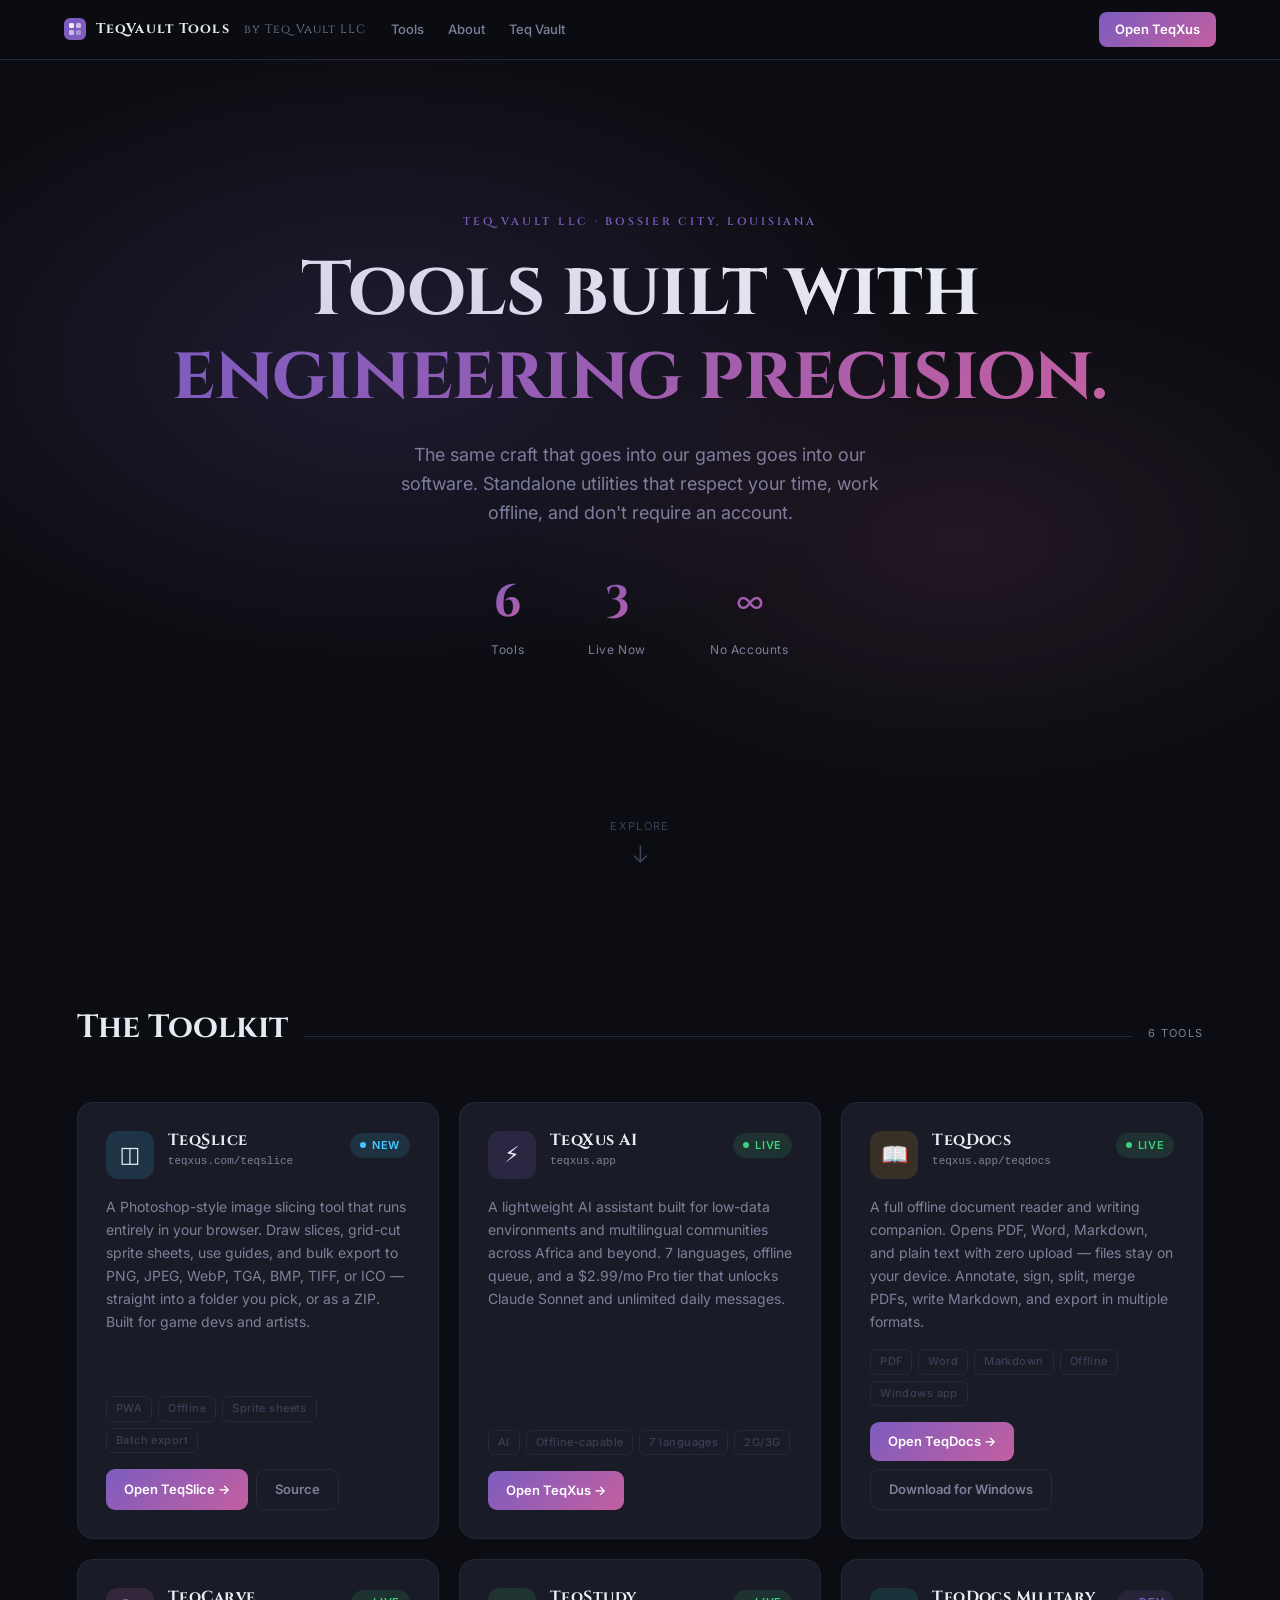
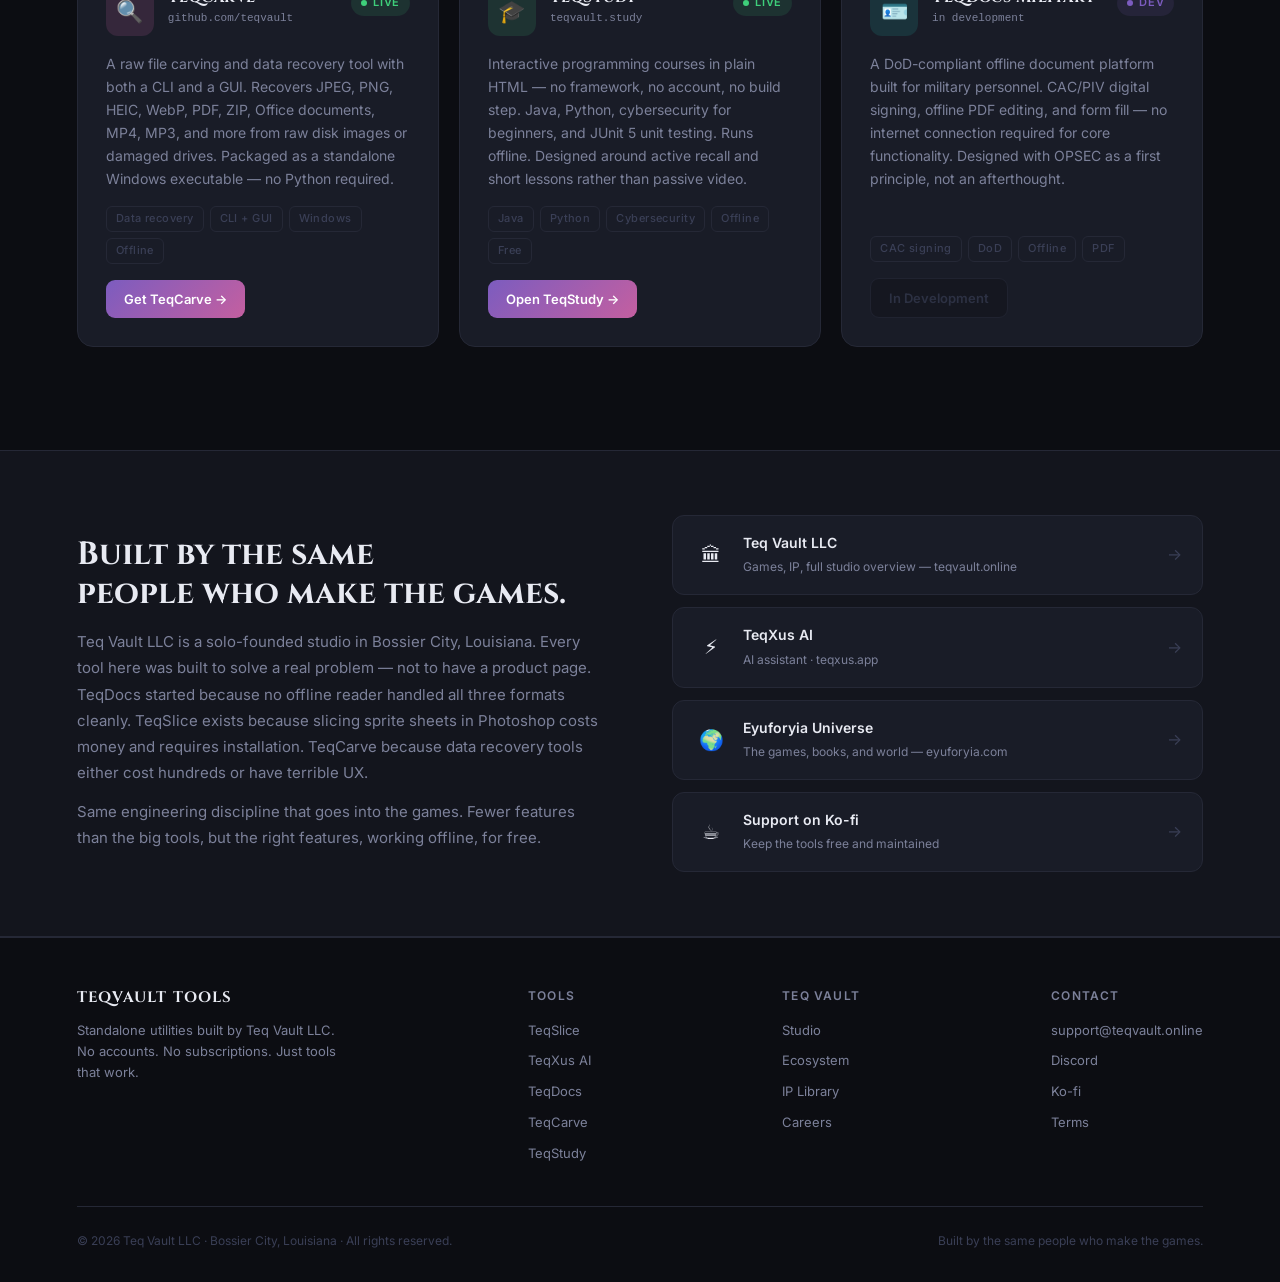
==== commit 1cc22541: "Update index.html" ====
--- a/index.html
+++ b/index.html
@@ -2,1686 +2,581 @@
 <html lang="en">
 <head>
 <meta charset="UTF-8">
-<meta name="viewport" content="width=device-width, initial-scale=1.0, user-scalable=no">
-<title>TeqSlice — image slicing tool</title>
-<meta name="theme-color" content="#16171b">
-<link rel="manifest" href="manifest.webmanifest">
-<link rel="icon" href="icon-192.png">
-<script src="jszip.min.js"></script>
+<meta name="viewport" content="width=device-width, initial-scale=1.0">
+<meta name="description" content="TeqVault Tools — standalone utilities built by Teq Vault LLC. Image slicers, AI assistants, document readers, data recovery tools, and more.">
+<meta property="og:title" content="TeqVault Tools">
+<meta property="og:description" content="Standalone utilities built by Teq Vault LLC — engineered with the same precision as our games.">
+<meta name="theme-color" content="#0c0d12">
+<title>TeqVault Tools</title>
+<link rel="preconnect" href="https://fonts.googleapis.com">
+<link rel="preconnect" href="https://fonts.gstatic.com" crossorigin>
+<link href="https://fonts.googleapis.com/css2?family=Cinzel:wght@400;600;700&family=Inter:wght@300;400;500;600&display=swap" rel="stylesheet">
 <style>
-:root{
-  --bg:#16171b; --panel:#1f2127; --panel2:#24262e; --edge:#2c2f37;
-  --ink:#d7dae2; --dim:#8b90a0; --faint:#5a5f6e;
-  --slice:#45c8ff; --hot:#ffb54c; --guide:#54e3a4;
-  --accent:#45c8ff;
-  font-size:13px;
-}
-*{box-sizing:border-box; margin:0; padding:0}
-html,body{height:100%; overflow:hidden}
-body{
-  background:var(--bg); color:var(--ink);
-  font-family:system-ui,-apple-system,"Segoe UI",Roboto,sans-serif;
-  display:grid; grid-template-rows:auto 1fr auto; user-select:none;
-}
-.mono{font-family:ui-monospace,"Cascadia Code","JetBrains Mono",Menlo,Consolas,monospace}
-
-/* ---------- top bar ---------- */
-header{
-  display:flex; align-items:center; gap:6px; padding:6px 10px;
-  background:var(--panel); border-bottom:1px solid var(--edge); flex-wrap:wrap;
-}
-.logo{display:flex; align-items:center; gap:8px; margin-right:10px}
-.logo b{font-size:14px; letter-spacing:.4px}
-.logo span{color:var(--faint); font-size:11px}
-.logo img{width:22px; height:22px; border-radius:5px}
-.tgroup{display:flex; background:var(--panel2); border:1px solid var(--edge); border-radius:8px; overflow:hidden}
-button{
-  background:transparent; color:var(--ink); border:none; cursor:pointer;
-  padding:6px 10px; font:inherit; display:inline-flex; align-items:center; gap:6px;
-}
-button:hover{background:#2d3039}
-button:disabled{opacity:.35; cursor:default}
-button:disabled:hover{background:transparent}
-.tool{width:36px; justify-content:center; font-size:15px}
-.tool.on{background:var(--accent); color:#06232f}
-.btn{background:var(--panel2); border:1px solid var(--edge); border-radius:8px}
-.btn.primary{background:var(--accent); color:#06232f; border-color:transparent; font-weight:600}
-.btn.primary:hover{background:#6ad4ff}
-.sep{width:1px; height:22px; background:var(--edge); margin:0 4px}
-.spacer{flex:1}
-kbd{
-  font-family:ui-monospace,monospace; font-size:10px; color:var(--faint);
-  border:1px solid var(--edge); border-radius:4px; padding:0 4px; margin-left:2px;
-}
-
-/* ---------- workspace ---------- */
-main{display:grid; grid-template-columns:1fr 280px; min-height:0}
-#stage{
-  display:grid; grid-template-columns:24px 1fr; grid-template-rows:24px 1fr;
-  min-width:0; min-height:0; background:#101116;
-}
-#corner{background:var(--panel); border-right:1px solid var(--edge); border-bottom:1px solid var(--edge)}
-#rulerX,#rulerY{background:var(--panel); display:block; width:100%; height:100%; min-width:0; min-height:0}
-#rulerX{border-bottom:1px solid var(--edge); cursor:s-resize}
-#rulerY{border-right:1px solid var(--edge); cursor:e-resize}
-#viewport{position:relative; overflow:hidden; min-width:0; min-height:0}
-#cv{position:absolute; inset:0; touch-action:none}
-#drop{
-  position:absolute; inset:0; display:flex; flex-direction:column; gap:10px;
-  align-items:center; justify-content:center; color:var(--dim); text-align:center;
-  pointer-events:none;
-}
-#drop .big{font-size:18px; color:var(--ink)}
-#drop.hide{display:none}
-#drop .hintbox{border:2px dashed var(--edge); border-radius:14px; padding:34px 44px; background:rgba(31,33,39,.6)}
-
-/* ---------- sidebar ---------- */
-aside{
-  background:var(--panel); border-left:1px solid var(--edge);
-  display:flex; flex-direction:column; min-height:0; overflow-y:auto;
-}
-section{border-bottom:1px solid var(--edge); padding:10px 12px}
-section h2{
-  font-size:10px; text-transform:uppercase; letter-spacing:1.2px;
-  color:var(--faint); margin-bottom:8px; font-weight:600;
-}
-.row{display:flex; gap:6px; align-items:center; margin-bottom:6px}
-.row label{color:var(--dim); font-size:11px; min-width:14px}
-.row.grow > *{flex:1}
-input[type=text],input[type=number],select{
-  background:var(--bg); color:var(--ink); border:1px solid var(--edge);
-  border-radius:6px; padding:5px 7px; font:inherit; width:100%; min-width:0;
-}
-input[type=number]{font-family:ui-monospace,monospace; font-size:12px}
-input:focus,select:focus{outline:1px solid var(--accent); border-color:var(--accent)}
-input[type=range]{width:100%; accent-color:var(--accent)}
-input[type=checkbox]{accent-color:var(--accent)}
-.check{display:flex; align-items:center; gap:6px; color:var(--dim); font-size:12px; cursor:pointer}
-
-/* slice list */
-#sliceList{display:flex; flex-direction:column; gap:2px; max-height:280px; overflow-y:auto}
-.sliceRow{
-  display:flex; align-items:center; gap:6px; padding:4px 6px; border-radius:6px; cursor:pointer;
-}
-.sliceRow:hover{background:var(--panel2)}
-.sliceRow.on{background:#2a3d4a; outline:1px solid var(--slice)}
-.badge{
-  min-width:20px; height:16px; border-radius:4px; background:var(--slice); color:#06232f;
-  font-family:ui-monospace,monospace; font-size:10px; font-weight:700;
-  display:flex; align-items:center; justify-content:center; padding:0 3px;
-}
-.sliceRow.on .badge{background:var(--hot)}
-.sliceRow input{border:1px solid transparent; background:transparent; padding:2px 4px; flex:1}
-.sliceRow input:hover{border-color:var(--edge)}
-.sliceRow .dims{color:var(--faint); font-size:10px; white-space:nowrap}
-.sliceRow .del{padding:2px 5px; color:var(--faint); border-radius:4px}
-.sliceRow .del:hover{color:#ff7a7a; background:#3a2226}
-.empty{color:var(--faint); font-size:12px; padding:6px 2px}
-
-/* ---------- status bar ---------- */
-footer{
-  display:flex; align-items:center; gap:14px; padding:4px 12px;
-  background:var(--panel); border-top:1px solid var(--edge);
-  color:var(--dim); font-size:11px; flex-wrap:wrap;
-}
-footer .mono{color:var(--ink)}
-
-/* ---------- dialogs ---------- */
-dialog{
-  background:var(--panel); color:var(--ink); border:1px solid var(--edge);
-  border-radius:12px; padding:16px; min-width:300px; box-shadow:0 20px 60px rgba(0,0,0,.5);
-}
-dialog::backdrop{background:rgba(0,0,0,.55)}
-dialog h3{font-size:14px; margin-bottom:12px}
-dialog .actions{display:flex; justify-content:flex-end; gap:8px; margin-top:14px}
-fieldset{border:1px solid var(--edge); border-radius:8px; padding:8px 10px; margin-bottom:8px}
-legend{color:var(--dim); font-size:11px; padding:0 4px}
-.grid2{display:grid; grid-template-columns:1fr 1fr; gap:6px}
-.anchGrid{display:grid; grid-template-columns:repeat(3,28px); gap:4px; margin:4px 0}
-.anch{width:28px; height:28px; border:1px solid var(--edge); border-radius:6px; background:var(--bg); padding:0; justify-content:center}
-.anch.on{background:var(--accent); border-color:transparent}
-.dlgNote{color:var(--faint); font-size:11px; margin-top:6px}
-
-@media (max-width:760px){
-  main{grid-template-columns:1fr}
-  aside{position:fixed; right:0; top:0; bottom:0; width:280px; z-index:20; transform:translateX(100%); transition:transform .2s}
-  aside.open{transform:none}
-  #panelToggle{display:inline-flex}
-}
-#panelToggle{display:none}
-@media (prefers-reduced-motion:reduce){ aside{transition:none} }
+/* ── tokens ── */
+:root {
+  --bg:      #0c0d12;
+  --surface: #13151d;
+  --card:    #191c27;
+  --border:  #252836;
+  --ink:     #e8eaf2;
+  --dim:     #7c819a;
+  --faint:   #3a3f56;
+  --purple:  #7c5cbf;
+  --pink:    #c45fa0;
+  --cyan:    #45c8ff;
+  --amber:   #f5a623;
+  --green:   #3ecf7a;
+  --grad:    linear-gradient(135deg, var(--purple), var(--pink));
+}
+
+/* ── reset ── */
+*, *::before, *::after { box-sizing: border-box; margin: 0; padding: 0; }
+html { scroll-behavior: smooth; }
+body {
+  background: var(--bg);
+  color: var(--ink);
+  font-family: "Inter", system-ui, sans-serif;
+  font-size: 15px;
+  line-height: 1.6;
+  -webkit-font-smoothing: antialiased;
+}
+a { color: inherit; text-decoration: none; }
+img { display: block; max-width: 100%; }
+
+/* ── nav ── */
+nav {
+  position: fixed; top: 0; left: 0; right: 0; z-index: 100;
+  display: flex; align-items: center; gap: 24px;
+  padding: 0 clamp(20px, 5vw, 64px);
+  height: 60px;
+  background: rgba(12, 13, 18, 0.85);
+  backdrop-filter: blur(16px);
+  border-bottom: 1px solid var(--border);
+}
+.nav-logo {
+  display: flex; align-items: center; gap: 10px;
+  font-family: "Cinzel", serif; font-weight: 700; font-size: 14px;
+  letter-spacing: .08em; color: var(--ink);
+}
+.nav-logo span { color: var(--dim); font-weight: 400; font-size: 12px; margin-left: 4px; }
+nav a.nav-link {
+  font-size: 13px; color: var(--dim); font-weight: 500;
+  transition: color .2s;
+}
+nav a.nav-link:hover { color: var(--ink); }
+.nav-spacer { flex: 1; }
+.nav-cta {
+  font-size: 13px; font-weight: 600; padding: 7px 16px; border-radius: 8px;
+  background: var(--grad); color: #fff;
+  transition: opacity .2s;
+}
+.nav-cta:hover { opacity: .88; }
+.nav-links { display: flex; gap: 24px; }
+@media (max-width: 640px) { .nav-links { display: none; } }
+
+/* ── hero ── */
+.hero {
+  min-height: 100svh;
+  display: flex; flex-direction: column; align-items: center; justify-content: center;
+  text-align: center;
+  padding: 100px clamp(20px, 6vw, 80px) 80px;
+  position: relative; overflow: hidden;
+}
+.hero-bg {
+  position: absolute; inset: 0; pointer-events: none;
+  background:
+    radial-gradient(ellipse 60% 50% at 30% 40%, rgba(124,92,191,.18) 0%, transparent 70%),
+    radial-gradient(ellipse 50% 40% at 75% 60%, rgba(196,95,160,.12) 0%, transparent 70%);
+}
+.hero-eyebrow {
+  font-family: "Cinzel", serif; font-size: 11px; font-weight: 600;
+  letter-spacing: .25em; text-transform: uppercase; color: var(--purple);
+  margin-bottom: 20px;
+}
+.hero h1 {
+  font-family: "Cinzel", serif; font-weight: 700;
+  font-size: clamp(36px, 6vw, 76px);
+  line-height: 1.1; letter-spacing: -.01em;
+  margin-bottom: 24px;
+}
+.hero h1 em {
+  font-style: normal;
+  background: var(--grad); -webkit-background-clip: text; -webkit-text-fill-color: transparent;
+}
+.hero-sub {
+  font-size: clamp(15px, 2vw, 18px); color: var(--dim); max-width: 520px;
+  margin: 0 auto 40px;
+}
+.hero-stats {
+  display: flex; gap: clamp(24px, 5vw, 64px); justify-content: center;
+  margin-bottom: 48px;
+}
+.stat-n {
+  font-family: "Cinzel", serif; font-size: clamp(28px, 4vw, 44px); font-weight: 700;
+  background: var(--grad); -webkit-background-clip: text; -webkit-text-fill-color: transparent;
+}
+.stat-l { font-size: 12px; color: var(--dim); letter-spacing: .05em; margin-top: 2px; }
+.hero-scroll {
+  position: absolute; bottom: 36px; left: 50%; transform: translateX(-50%);
+  display: flex; flex-direction: column; align-items: center; gap: 8px;
+  color: var(--faint); font-size: 11px; letter-spacing: .1em;
+  animation: bob 2.4s ease-in-out infinite;
+}
+@keyframes bob { 0%,100%{transform:translateX(-50%) translateY(0)} 50%{transform:translateX(-50%) translateY(6px)} }
+
+/* ── section ── */
+.section {
+  padding: clamp(64px, 8vw, 120px) clamp(20px, 6vw, 80px);
+  max-width: 1280px; margin: 0 auto;
+}
+.section-head {
+  display: flex; align-items: baseline; gap: 16px; margin-bottom: 48px;
+}
+.section-head h2 {
+  font-family: "Cinzel", serif; font-size: clamp(22px, 3vw, 32px); font-weight: 700;
+}
+.section-rule {
+  flex: 1; height: 1px; background: var(--border);
+}
+.section-label {
+  font-size: 11px; letter-spacing: .12em; text-transform: uppercase; color: var(--dim);
+}
+
+/* ── tool grid ── */
+.tool-grid {
+  display: grid;
+  grid-template-columns: repeat(auto-fill, minmax(320px, 1fr));
+  gap: 20px;
+}
+
+/* ── tool card ── */
+.tool-card {
+  background: var(--card);
+  border: 1px solid var(--border);
+  border-radius: 16px;
+  padding: 28px;
+  display: flex; flex-direction: column; gap: 16px;
+  position: relative; overflow: hidden;
+  transition: border-color .25s, transform .25s;
+  cursor: default;
+}
+.tool-card::before {
+  content: "";
+  position: absolute; inset: 0; border-radius: 16px;
+  background: var(--grad); opacity: 0;
+  transition: opacity .3s;
+  pointer-events: none;
+  mask: linear-gradient(#fff 0 0) content-box, linear-gradient(#fff 0 0);
+  mask-composite: exclude;
+  padding: 1px;
+  z-index: 0;
+}
+.tool-card:hover::before { opacity: 1; }
+.tool-card:hover { transform: translateY(-3px); }
+.tool-card > * { position: relative; z-index: 1; }
+
+.card-head { display: flex; align-items: flex-start; gap: 14px; }
+.card-icon {
+  width: 48px; height: 48px; border-radius: 12px; flex-shrink: 0;
+  display: flex; align-items: center; justify-content: center;
+  font-size: 22px;
+}
+.card-icon.purple { background: rgba(124,92,191,.18); }
+.card-icon.cyan   { background: rgba(69,200,255,.14); }
+.card-icon.amber  { background: rgba(245,166,35,.14); }
+.card-icon.pink   { background: rgba(196,95,160,.16); }
+.card-icon.green  { background: rgba(62,207,122,.13); }
+.card-icon.teal   { background: rgba(32,210,190,.13); }
+
+.card-meta { flex: 1; min-width: 0; }
+.card-name {
+  font-family: "Cinzel", serif; font-size: 16px; font-weight: 700;
+  letter-spacing: .03em; line-height: 1.2;
+}
+.card-url { font-size: 11px; color: var(--dim); margin-top: 3px; font-family: ui-monospace, monospace; }
+
+/* status pip */
+.status {
+  display: inline-flex; align-items: center; gap: 6px;
+  font-size: 11px; font-weight: 600; letter-spacing: .06em;
+  text-transform: uppercase; padding: 4px 10px; border-radius: 20px;
+  flex-shrink: 0; margin-top: 2px;
+}
+.status.live   { background: rgba(62,207,122,.12); color: var(--green); }
+.status.beta   { background: rgba(245,166,35,.12); color: var(--amber); }
+.status.dev    { background: rgba(124,92,191,.12); color: var(--purple); }
+.status.new    { background: rgba(69,200,255,.12); color: var(--cyan); }
+.pip {
+  width: 6px; height: 6px; border-radius: 50%; flex-shrink: 0;
+}
+.status.live .pip  { background: var(--green);  animation: pulse-g 2s ease-in-out infinite; }
+.status.beta .pip  { background: var(--amber);  animation: pulse-a 2.4s ease-in-out infinite; }
+.status.new .pip   { background: var(--cyan);   animation: pulse-c 1.8s ease-in-out infinite; }
+.status.dev .pip   { background: var(--purple); }
+@keyframes pulse-g { 0%,100%{box-shadow:0 0 0 0 rgba(62,207,122,.6)} 50%{box-shadow:0 0 0 5px rgba(62,207,122,0)} }
+@keyframes pulse-a { 0%,100%{box-shadow:0 0 0 0 rgba(245,166,35,.6)} 50%{box-shadow:0 0 0 5px rgba(245,166,35,0)} }
+@keyframes pulse-c { 0%,100%{box-shadow:0 0 0 0 rgba(69,200,255,.6)} 50%{box-shadow:0 0 0 5px rgba(69,200,255,0)} }
+
+.card-desc {
+  font-size: 14px; color: var(--dim); line-height: 1.65; flex: 1;
+}
+.card-tags {
+  display: flex; flex-wrap: wrap; gap: 6px;
+}
+.tag {
+  font-size: 11px; font-weight: 500; letter-spacing: .04em;
+  padding: 3px 9px; border-radius: 6px; border: 1px solid var(--border); color: var(--faint);
+}
+.card-actions { display: flex; gap: 8px; flex-wrap: wrap; }
+.btn-card {
+  font-size: 13px; font-weight: 600; padding: 9px 18px; border-radius: 9px;
+  border: none; cursor: pointer; transition: opacity .2s, background .2s;
+  display: inline-flex; align-items: center; gap: 6px;
+}
+.btn-card.primary { background: var(--grad); color: #fff; }
+.btn-card.primary:hover { opacity: .85; }
+.btn-card.ghost {
+  background: transparent; color: var(--dim);
+  border: 1px solid var(--border);
+}
+.btn-card.ghost:hover { color: var(--ink); border-color: var(--faint); background: var(--surface); }
+.btn-card.disabled {
+  background: var(--surface); color: var(--faint);
+  border: 1px solid var(--border); cursor: not-allowed; opacity: .6;
+}
+
+/* ── about strip ── */
+.about-strip {
+  background: var(--surface);
+  border-top: 1px solid var(--border);
+  border-bottom: 1px solid var(--border);
+  padding: 64px clamp(20px, 6vw, 80px);
+}
+.about-inner {
+  max-width: 1280px; margin: 0 auto;
+  display: grid; grid-template-columns: 1fr 1fr; gap: 64px; align-items: center;
+}
+.about-inner h2 {
+  font-family: "Cinzel", serif; font-size: clamp(22px, 3vw, 32px); font-weight: 700;
+  margin-bottom: 16px; line-height: 1.2;
+}
+.about-inner p { color: var(--dim); font-size: 15px; line-height: 1.75; margin-bottom: 12px; }
+.about-inner p:last-child { margin-bottom: 0; }
+.about-links { display: flex; flex-direction: column; gap: 12px; }
+.about-link {
+  display: flex; align-items: center; gap: 14px; padding: 16px 20px;
+  background: var(--card); border: 1px solid var(--border); border-radius: 12px;
+  transition: border-color .2s, transform .2s;
+}
+.about-link:hover { border-color: var(--purple); transform: translateX(4px); }
+.about-link-icon { font-size: 20px; width: 36px; text-align: center; }
+.about-link-text strong { display: block; font-size: 14px; font-weight: 600; }
+.about-link-text span { font-size: 12px; color: var(--dim); }
+.about-link-arrow { margin-left: auto; color: var(--faint); font-size: 16px; }
+@media (max-width: 720px) { .about-inner { grid-template-columns: 1fr; gap: 40px; } }
+
+/* ── footer ── */
+footer {
+  padding: 48px clamp(20px, 6vw, 80px) 32px;
+  border-top: 1px solid var(--border);
+}
+.footer-inner {
+  max-width: 1280px; margin: 0 auto;
+  display: flex; flex-wrap: wrap; gap: 32px; justify-content: space-between; align-items: flex-start;
+}
+.footer-brand { max-width: 260px; }
+.footer-logo {
+  font-family: "Cinzel", serif; font-weight: 700; font-size: 15px;
+  letter-spacing: .08em; margin-bottom: 10px;
+}
+.footer-brand p { font-size: 13px; color: var(--dim); line-height: 1.6; }
+.footer-col h4 { font-size: 12px; font-weight: 600; letter-spacing: .1em; text-transform: uppercase; color: var(--dim); margin-bottom: 14px; }
+.footer-col a { display: block; font-size: 13px; color: var(--dim); margin-bottom: 10px; transition: color .2s; }
+.footer-col a:hover { color: var(--ink); }
+.footer-bottom {
+  max-width: 1280px; margin: 32px auto 0; padding-top: 24px;
+  border-top: 1px solid var(--border);
+  display: flex; flex-wrap: wrap; gap: 12px; justify-content: space-between;
+  font-size: 12px; color: var(--faint);
+}
+.footer-bottom a { color: var(--faint); transition: color .2s; }
+.footer-bottom a:hover { color: var(--dim); }
+
+/* ── scroll reveal ── */
+.reveal { opacity: 0; transform: translateY(20px); transition: opacity .55s ease, transform .55s ease; }
+.reveal.on { opacity: 1; transform: none; }
+@media (prefers-reduced-motion: reduce) { .reveal { opacity: 1; transform: none; } }
 </style>
 </head>
 <body>
 
-<header>
-  <div class="logo"><img src="icon-192.png" alt=""><div><b>TeqSlice</b><br><span>image slicer</span></div></div>
-
-  <div class="tgroup" role="toolbar" aria-label="Tools">
-    <button class="tool" id="toolSelect"    title="Slice Select (V)">⇱</button>
-    <button class="tool" id="toolSlice"     title="Slice (C)">◫</button>
-    <button class="tool" id="toolTransform" title="Free Transform — resize image (T)">⤢</button>
-    <button class="tool" id="toolHand"      title="Hand (H / hold Space)">✋</button>
-  </div>
-
-  <div class="sep"></div>
-  <button class="btn" id="btnOpen">Open image<kbd>⌘O</kbd></button>
-  <button class="btn" id="btnResize">Resize…</button>
-  <button class="btn" id="btnCanvas">Canvas…</button>
-  <button class="btn" id="btnGrid">Grid slice…</button>
-  <button class="btn" id="btnDivide" disabled>Divide slice…</button>
-  <button class="btn" id="btnFromGuides">Slices from guides</button>
-  <button class="btn" id="btnClearGuides">Clear guides</button>
-
-  <div class="spacer"></div>
-  <button class="btn" id="btnUndo" title="Undo (Ctrl+Z)">↶</button>
-  <button class="btn" id="btnRedo" title="Redo (Ctrl+Shift+Z)">↷</button>
-  <div class="sep"></div>
-  <button class="btn" id="btnSave" title="Save project (Ctrl+S)">Save</button>
-  <button class="btn" id="btnLoad" title="Open project">Load</button>
-  <button class="btn" id="panelToggle">Panel</button>
-</header>
-
-<main>
-  <div id="stage">
-    <div id="corner"></div>
-    <canvas id="rulerX" title="Drag down to add a horizontal guide"></canvas>
-    <canvas id="rulerY" title="Drag right to add a vertical guide"></canvas>
-    <div id="viewport">
-      <canvas id="cv"></canvas>
-      <div id="drop">
-        <div class="hintbox">
-          <div class="big">Drop an image here</div>
-          <div>or paste (Ctrl+V) · or use <b>Open image</b></div>
-          <div style="margin-top:10px; font-size:11px">PNG · JPEG · WebP · GIF · BMP</div>
+<!-- ── nav ── -->
+<nav>
+  <a href="/" class="nav-logo">
+    <svg width="22" height="22" viewBox="0 0 22 22" fill="none"><rect width="22" height="22" rx="6" fill="url(#lg)"/><rect x="5" y="5" width="5" height="5" rx="1.5" fill="white" opacity=".9"/><rect x="12" y="5" width="5" height="5" rx="1.5" fill="white" opacity=".6"/><rect x="5" y="12" width="5" height="5" rx="1.5" fill="white" opacity=".6"/><rect x="12" y="12" width="5" height="5" rx="1.5" fill="white" opacity=".35"/><defs><linearGradient id="lg" x1="0" y1="0" x2="22" y2="22"><stop stop-color="#7c5cbf"/><stop offset="1" stop-color="#c45fa0"/></linearGradient></defs></svg>
+    TeqVault Tools <span>by Teq Vault LLC</span>
+  </a>
+  <div class="nav-links">
+    <a href="#tools" class="nav-link">Tools</a>
+    <a href="#about" class="nav-link">About</a>
+    <a href="https://teqvault.online" class="nav-link" target="_blank" rel="noopener">Teq Vault</a>
+  </div>
+  <div class="nav-spacer"></div>
+  <a href="https://teqxus.app" class="nav-cta" target="_blank" rel="noopener">Open TeqXus</a>
+</nav>
+
+<!-- ── hero ── -->
+<section class="hero">
+  <div class="hero-bg" aria-hidden="true"></div>
+  <p class="hero-eyebrow">Teq Vault LLC · Bossier City, Louisiana</p>
+  <h1>Tools built with<br><em>engineering precision.</em></h1>
+  <p class="hero-sub">The same craft that goes into our games goes into our software. Standalone utilities that respect your time, work offline, and don't require an account.</p>
+  <div class="hero-stats">
+    <div>
+      <div class="stat-n">6</div>
+      <div class="stat-l">Tools</div>
+    </div>
+    <div>
+      <div class="stat-n">3</div>
+      <div class="stat-l">Live Now</div>
+    </div>
+    <div>
+      <div class="stat-n">∞</div>
+      <div class="stat-l">No Accounts</div>
+    </div>
+  </div>
+  <a href="#tools" aria-label="Scroll to tools">
+    <div class="hero-scroll">
+      <span style="letter-spacing:.12em">EXPLORE</span>
+      <svg width="16" height="20" viewBox="0 0 16 20" fill="none"><path d="M8 2v14M2 12l6 6 6-6" stroke="#40455a" stroke-width="1.5" stroke-linecap="round" stroke-linejoin="round"/></svg>
+    </div>
+  </a>
+</section>
+
+<!-- ── tools grid ── -->
+<div class="section" id="tools">
+  <div class="section-head reveal">
+    <h2>The Toolkit</h2>
+    <div class="section-rule"></div>
+    <span class="section-label">6 tools</span>
+  </div>
+
+  <div class="tool-grid">
+
+    <!-- TeqSlice -->
+    <div class="tool-card reveal">
+      <div class="card-head">
+        <div class="card-icon cyan">◫</div>
+        <div class="card-meta">
+          <div class="card-name">TeqSlice</div>
+          <div class="card-url">teqxus.com/teqslice</div>
         </div>
-      </div>
-    </div>
-  </div>
-
-  <aside id="panel">
-    <section id="transformPanel" style="display:none">
-      <h2>Free transform</h2>
-      <div class="grid2">
-        <div class="row"><label>W</label><input type="number" id="txW" step="1" min="1"></div>
-        <div class="row"><label>H</label><input type="number" id="txH" step="1" min="1"></div>
-      </div>
-      <label class="check" style="margin:6px 0"><input type="checkbox" id="txLock" checked> Lock aspect ratio</label>
-      <label class="check" style="margin-bottom:6px"><input type="checkbox" id="txScaleSlices" checked> Scale slices with image</label>
-      <div style="color:var(--faint); font-size:11px; margin-top:2px">Drag handles · corner = proportional · edge = free · Alt = leave slices</div>
-      <div class="row" style="margin-top:8px">
-        <button class="btn primary" id="txApply">Apply<kbd>↵</kbd></button>
-        <button class="btn" id="txCancel">Cancel<kbd>Esc</kbd></button>
-      </div>
-    </section>
-      <div id="propNone" class="empty">No slice selected. Draw one with the Slice tool (C), or click one with Slice Select (V).</div>
-      <div id="propBox" style="display:none">
-        <div class="row grow"><label>Name</label><input type="text" id="pName"></div>
-        <div class="grid2">
-          <div class="row"><label>X</label><input type="number" id="pX" step="1"></div>
-          <div class="row"><label>Y</label><input type="number" id="pY" step="1"></div>
-          <div class="row"><label>W</label><input type="number" id="pW" step="1" min="1"></div>
-          <div class="row"><label>H</label><input type="number" id="pH" step="1" min="1"></div>
+        <span class="status new"><span class="pip"></span>New</span>
+      </div>
+      <p class="card-desc">A Photoshop-style image slicing tool that runs entirely in your browser. Draw slices, grid-cut sprite sheets, use guides, and bulk export to PNG, JPEG, WebP, TGA, BMP, TIFF, or ICO — straight into a folder you pick, or as a ZIP. Built for game devs and artists.</p>
+      <div class="card-tags">
+        <span class="tag">PWA</span><span class="tag">Offline</span><span class="tag">Sprite sheets</span><span class="tag">Batch export</span>
+      </div>
+      <div class="card-actions">
+        <a href="https://teqxus.com/teqslice" class="btn-card primary">Open TeqSlice →</a>
+        <a href="https://github.com/teqvault" class="btn-card ghost" target="_blank" rel="noopener">Source</a>
+      </div>
+    </div>
+
+    <!-- TeqXus AI -->
+    <div class="tool-card reveal">
+      <div class="card-head">
+        <div class="card-icon purple">⚡</div>
+        <div class="card-meta">
+          <div class="card-name">TeqXus AI</div>
+          <div class="card-url">teqxus.app</div>
         </div>
-        <div class="row grow"><label style="min-width:44px">Format</label>
-          <select id="pFormat">
-            <option value="">Default</option>
-            <option value="png">PNG</option>
-            <option value="jpeg">JPEG</option>
-            <option value="webp">WebP</option>
-            <option value="bmp">BMP</option>
-            <option value="tga">TGA</option>
-            <option value="tiff">TIFF</option>
-            <option value="ico">ICO</option>
-          </select>
+        <span class="status live"><span class="pip"></span>Live</span>
+      </div>
+      <p class="card-desc">A lightweight AI assistant built for low-data environments and multilingual communities across Africa and beyond. 7 languages, offline queue, and a $2.99/mo Pro tier that unlocks Claude Sonnet and unlimited daily messages.</p>
+      <div class="card-tags">
+        <span class="tag">AI</span><span class="tag">Offline-capable</span><span class="tag">7 languages</span><span class="tag">2G/3G</span>
+      </div>
+      <div class="card-actions">
+        <a href="https://teqxus.app" class="btn-card primary" target="_blank" rel="noopener">Open TeqXus →</a>
+      </div>
+    </div>
+
+    <!-- TeqDocs -->
+    <div class="tool-card reveal">
+      <div class="card-head">
+        <div class="card-icon amber">📖</div>
+        <div class="card-meta">
+          <div class="card-name">TeqDocs</div>
+          <div class="card-url">teqxus.app/teqdocs</div>
         </div>
-        <div class="row">
-          <button class="btn" id="btnDup">Duplicate<kbd>⌘D</kbd></button>
-          <button class="btn" id="btnDel">Delete<kbd>Del</kbd></button>
+        <span class="status live"><span class="pip"></span>Live</span>
+      </div>
+      <p class="card-desc">A full offline document reader and writing companion. Opens PDF, Word, Markdown, and plain text with zero upload — files stay on your device. Annotate, sign, split, merge PDFs, write Markdown, and export in multiple formats.</p>
+      <div class="card-tags">
+        <span class="tag">PDF</span><span class="tag">Word</span><span class="tag">Markdown</span><span class="tag">Offline</span><span class="tag">Windows app</span>
+      </div>
+      <div class="card-actions">
+        <a href="https://teqxus.app/teqdocs" class="btn-card primary" target="_blank" rel="noopener">Open TeqDocs →</a>
+        <a href="https://github.com/teqvault/teqdocsDesktop/releases/download/2.0.0/TeqDocs.Student.Setup.2.0.0.exe" class="btn-card ghost">Download for Windows</a>
+      </div>
+    </div>
+
+    <!-- TeqCarve -->
+    <div class="tool-card reveal">
+      <div class="card-head">
+        <div class="card-icon pink">🔍</div>
+        <div class="card-meta">
+          <div class="card-name">TeqCarve</div>
+          <div class="card-url">github.com/teqvault</div>
         </div>
-      </div>
-    </section>
-
-    <section>
-      <h2>Slices <span id="sliceCount" class="mono" style="color:var(--dim)"></span></h2>
-      <div id="sliceList"><div class="empty">No slices yet.</div></div>
-      <div class="row" style="margin-top:8px">
-        <button class="btn" id="btnClearSlices">Delete all slices</button>
-      </div>
-    </section>
-
-    <section>
-      <h2>Export</h2>
-      <div class="row grow"><label style="min-width:44px">Format</label>
-        <select id="xFormat">
-          <option value="png">PNG</option>
-          <option value="jpeg">JPEG</option>
-          <option value="webp">WebP</option>
-          <option value="bmp">BMP</option>
-          <option value="tga">TGA</option>
-          <option value="tiff">TIFF</option>
-          <option value="ico">ICO</option>
-        </select>
-        <select id="xScale" title="Scale">
-          <option value="0.5">0.5×</option>
-          <option value="1" selected>1×</option>
-          <option value="2">2×</option>
-          <option value="3">3×</option>
-          <option value="4">4×</option>
-        </select>
-      </div>
-      <div class="row grow" id="qualityRow" style="display:none">
-        <label style="min-width:44px">Quality</label>
-        <input type="range" id="xQuality" min="10" max="100" value="90">
-        <span class="mono" id="xQualityVal" style="min-width:28px; color:var(--dim)">90</span>
-      </div>
-      <div class="row grow"><label style="min-width:44px">Name</label><input type="text" id="xPattern" value="{img}_{i}" class="mono" title="Tokens: {img} {name} {i} {x} {y} {w} {h}"></div>
-      <div style="color:var(--faint); font-size:10px; margin:-2px 0 8px 50px">tokens: {img} {name} {i} {x} {y} {w} {h}</div>
-      <label class="check" style="margin-bottom:8px"><input type="checkbox" id="xJson" checked> Include slices.json (rects for Unity/tools)</label>
-      <div class="row grow">
-        <button class="btn primary" id="btnExportFolder">Export all → folder…<kbd>⌘E</kbd></button>
-      </div>
-      <div class="row grow">
-        <button class="btn" id="btnExportAll">Export all → ZIP</button>
-        <button class="btn" id="btnExportSel" disabled>Export selected</button>
-      </div>
-      <div style="color:var(--faint); font-size:10px; margin-top:2px">Tip: use / in the name pattern to make subfolders, e.g. <span class="mono">tiles/{name}</span></div>
-    </section>
-
-    <section>
-      <h2>View</h2>
-      <label class="check"><input type="checkbox" id="optSnap" checked> Snap to edges, slices &amp; guides</label>
-      <label class="check"><input type="checkbox" id="optDim" checked> Dim area outside slices</label>
-      <label class="check"><input type="checkbox" id="optGuides" checked> Show guides</label>
-      <label class="check"><input type="checkbox" id="optPixel" checked> Pixelated zoom (pixel art)</label>
-      <div class="row" style="margin-top:8px">
-        <button class="btn" id="btnFit">Fit<kbd>0</kbd></button>
-        <button class="btn" id="btnZoom100">100%<kbd>1</kbd></button>
-        <button class="btn" id="btnZoomIn">＋</button>
-        <button class="btn" id="btnZoomOut">－</button>
-      </div>
-    </section>
-  </aside>
-</main>
-
+        <span class="status live"><span class="pip"></span>Live</span>
+      </div>
+      <p class="card-desc">A raw file carving and data recovery tool with both a CLI and a GUI. Recovers JPEG, PNG, HEIC, WebP, PDF, ZIP, Office documents, MP4, MP3, and more from raw disk images or damaged drives. Packaged as a standalone Windows executable — no Python required.</p>
+      <div class="card-tags">
+        <span class="tag">Data recovery</span><span class="tag">CLI + GUI</span><span class="tag">Windows</span><span class="tag">Offline</span>
+      </div>
+      <div class="card-actions">
+        <a href="https://github.com/teqvault" class="btn-card primary" target="_blank" rel="noopener">Get TeqCarve →</a>
+      </div>
+    </div>
+
+    <!-- TeqStudy -->
+    <div class="tool-card reveal">
+      <div class="card-head">
+        <div class="card-icon green">🎓</div>
+        <div class="card-meta">
+          <div class="card-name">TeqStudy</div>
+          <div class="card-url">teqvault.study</div>
+        </div>
+        <span class="status live"><span class="pip"></span>Live</span>
+      </div>
+      <p class="card-desc">Interactive programming courses in plain HTML — no framework, no account, no build step. Java, Python, cybersecurity for beginners, and JUnit 5 unit testing. Runs offline. Designed around active recall and short lessons rather than passive video.</p>
+      <div class="card-tags">
+        <span class="tag">Java</span><span class="tag">Python</span><span class="tag">Cybersecurity</span><span class="tag">Offline</span><span class="tag">Free</span>
+      </div>
+      <div class="card-actions">
+        <a href="https://teqvault.study" class="btn-card primary" target="_blank" rel="noopener">Open TeqStudy →</a>
+      </div>
+    </div>
+
+    <!-- TeqDocs Military -->
+    <div class="tool-card reveal">
+      <div class="card-head">
+        <div class="card-icon teal">🪪</div>
+        <div class="card-meta">
+          <div class="card-name">TeqDocs Military</div>
+          <div class="card-url">in development</div>
+        </div>
+        <span class="status dev"><span class="pip"></span>Dev</span>
+      </div>
+      <p class="card-desc">A DoD-compliant offline document platform built for military personnel. CAC/PIV digital signing, offline PDF editing, and form fill — no internet connection required for core functionality. Designed with OPSEC as a first principle, not an afterthought.</p>
+      <div class="card-tags">
+        <span class="tag">CAC signing</span><span class="tag">DoD</span><span class="tag">Offline</span><span class="tag">PDF</span>
+      </div>
+      <div class="card-actions">
+        <span class="btn-card disabled">In Development</span>
+      </div>
+    </div>
+
+  </div>
+</div>
+
+<!-- ── about strip ── -->
+<div class="about-strip" id="about">
+  <div class="about-inner">
+    <div class="reveal">
+      <h2>Built by the same<br>people who make the games.</h2>
+      <p>Teq Vault LLC is a solo-founded studio in Bossier City, Louisiana. Every tool here was built to solve a real problem — not to have a product page. TeqDocs started because no offline reader handled all three formats cleanly. TeqSlice exists because slicing sprite sheets in Photoshop costs money and requires installation. TeqCarve because data recovery tools either cost hundreds or have terrible UX.</p>
+      <p>Same engineering discipline that goes into the games. Fewer features than the big tools, but the right features, working offline, for free.</p>
+    </div>
+    <div class="about-links reveal">
+      <a href="https://teqvault.online" class="about-link" target="_blank" rel="noopener">
+        <span class="about-link-icon">🏛</span>
+        <span class="about-link-text">
+          <strong>Teq Vault LLC</strong>
+          <span>Games, IP, full studio overview — teqvault.online</span>
+        </span>
+        <span class="about-link-arrow">→</span>
+      </a>
+      <a href="https://teqxus.app" class="about-link" target="_blank" rel="noopener">
+        <span class="about-link-icon">⚡</span>
+        <span class="about-link-text">
+          <strong>TeqXus AI</strong>
+          <span>AI assistant · teqxus.app</span>
+        </span>
+        <span class="about-link-arrow">→</span>
+      </a>
+      <a href="https://eyuforyia.com" class="about-link" target="_blank" rel="noopener">
+        <span class="about-link-icon">🌍</span>
+        <span class="about-link-text">
+          <strong>Eyuforyia Universe</strong>
+          <span>The games, books, and world — eyuforyia.com</span>
+        </span>
+        <span class="about-link-arrow">→</span>
+      </a>
+      <a href="https://ko-fi.com/teqvault" class="about-link" target="_blank" rel="noopener">
+        <span class="about-link-icon">☕</span>
+        <span class="about-link-text">
+          <strong>Support on Ko-fi</strong>
+          <span>Keep the tools free and maintained</span>
+        </span>
+        <span class="about-link-arrow">→</span>
+      </a>
+    </div>
+  </div>
+</div>
+
+<!-- ── footer ── -->
 <footer>
-  <span>pos <span class="mono" id="sPos">—</span></span>
-  <span>image <span class="mono" id="sImg">—</span></span>
-  <span>zoom <span class="mono" id="sZoom">100%</span></span>
-  <span>slices <span class="mono" id="sSlices">0</span></span>
-  <span class="spacer"></span>
-  <span id="sHint">V select · C slice · H hand · drag from rulers for guides · double-click a guide to remove it</span>
+  <div class="footer-inner">
+    <div class="footer-brand">
+      <div class="footer-logo">TEQVAULT TOOLS</div>
+      <p>Standalone utilities built by Teq Vault LLC. No accounts. No subscriptions. Just tools that work.</p>
+    </div>
+    <div class="footer-col">
+      <h4>Tools</h4>
+      <a href="./teqslice/">TeqSlice</a>
+      <a href="https://teqxus.app" target="_blank" rel="noopener">TeqXus AI</a>
+      <a href="https://teqxus.app/teqdocs" target="_blank" rel="noopener">TeqDocs</a>
+      <a href="https://github.com/teqvault" target="_blank" rel="noopener">TeqCarve</a>
+      <a href="https://teqvault.study" target="_blank" rel="noopener">TeqStudy</a>
+    </div>
+    <div class="footer-col">
+      <h4>Teq Vault</h4>
+      <a href="https://teqvault.online" target="_blank" rel="noopener">Studio</a>
+      <a href="https://teqvault.online/pages/ecosystem.html" target="_blank" rel="noopener">Ecosystem</a>
+      <a href="https://teqvault.online/pages/library.html" target="_blank" rel="noopener">IP Library</a>
+      <a href="https://teqvault.online/pages/join-the-vault.html" target="_blank" rel="noopener">Careers</a>
+    </div>
+    <div class="footer-col">
+      <h4>Contact</h4>
+      <a href="mailto:support@teqvault.online">support@teqvault.online</a>
+      <a href="https://discord.gg/4CAYz2ZCqC" target="_blank" rel="noopener">Discord</a>
+      <a href="https://ko-fi.com/teqvault" target="_blank" rel="noopener">Ko-fi</a>
+      <a href="https://teqvault.online/pages/terms.html" target="_blank" rel="noopener">Terms</a>
+    </div>
+  </div>
+  <div class="footer-bottom">
+    <span>© <span id="yr"></span> Teq Vault LLC · Bossier City, Louisiana · All rights reserved.</span>
+    <span>Built by the same people who make the games.</span>
+  </div>
 </footer>
 
-<!-- hidden inputs -->
-<input type="file" id="fileImg" accept="image/*" hidden>
-<input type="file" id="fileProj" accept=".json,application/json" hidden>
-
-<!-- Divide dialog -->
-<dialog id="dlgDivide">
-  <h3>Divide slice</h3>
-  <fieldset>
-    <legend>Horizontally</legend>
-    <label class="check"><input type="checkbox" id="dvRowsOn" checked> Divide into</label>
-    <div class="grid2" style="margin-top:6px">
-      <div class="row"><input type="radio" name="dvRowMode" id="dvRowCount" checked><input type="number" id="dvRows" value="2" min="1"> <label>rows</label></div>
-      <div class="row"><input type="radio" name="dvRowMode" id="dvRowSize"><input type="number" id="dvRowPx" value="64" min="1"> <label>px each</label></div>
-    </div>
-  </fieldset>
-  <fieldset>
-    <legend>Vertically</legend>
-    <label class="check"><input type="checkbox" id="dvColsOn" checked> Divide into</label>
-    <div class="grid2" style="margin-top:6px">
-      <div class="row"><input type="radio" name="dvColMode" id="dvColCount" checked><input type="number" id="dvCols" value="2" min="1"> <label>columns</label></div>
-      <div class="row"><input type="radio" name="dvColMode" id="dvColSize"><input type="number" id="dvColPx" value="64" min="1"> <label>px each</label></div>
-    </div>
-  </fieldset>
-  <label class="check" style="margin-bottom:8px"><input type="checkbox" id="dvUniform" checked> Uniform pieces (equal sizes, remainder trimmed at edges)</label>
-  <div class="actions">
-    <button class="btn" id="dvCancel">Cancel</button>
-    <button class="btn primary" id="dvOk">Divide</button>
-  </div>
-</dialog>
-
-<!-- Grid slice dialog -->
-<dialog id="dlgGrid">
-  <h3>Grid slice — whole image</h3>
-  <fieldset>
-    <legend>Mode</legend>
-    <div class="row"><input type="radio" name="gMode" id="gByCount" checked><label style="min-width:0">By count (rows × columns)</label></div>
-    <div class="row"><input type="radio" name="gMode" id="gBySize"><label style="min-width:0">By tile size (sprite sheets)</label></div>
-  </fieldset>
-  <fieldset id="gCountBox">
-    <legend>Count</legend>
-    <div class="grid2">
-      <div class="row"><label style="min-width:34px">Rows</label><input type="number" id="gRows" value="4" min="1"></div>
-      <div class="row"><label style="min-width:34px">Cols</label><input type="number" id="gCols" value="4" min="1"></div>
-    </div>
-    <label class="check" style="margin-top:6px"><input type="checkbox" id="gUniform" checked> Uniform tiles (equal sizes, remainder trimmed at edges)</label>
-    <div id="gInfo" class="mono" style="color:var(--dim); font-size:11px; margin-top:6px"></div>
-  </fieldset>
-  <fieldset id="gSizeBox" style="display:none">
-    <legend>Tile size &amp; layout</legend>
-    <div class="grid2">
-      <div class="row"><label style="min-width:52px">Tile W</label><input type="number" id="gTileW" value="32" min="1"></div>
-      <div class="row"><label style="min-width:52px">Tile H</label><input type="number" id="gTileH" value="32" min="1"></div>
-      <div class="row"><label style="min-width:52px">Offset X</label><input type="number" id="gOffX" value="0" min="0"></div>
-      <div class="row"><label style="min-width:52px">Offset Y</label><input type="number" id="gOffY" value="0" min="0"></div>
-      <div class="row"><label style="min-width:52px">Space X</label><input type="number" id="gSpX" value="0" min="0"></div>
-      <div class="row"><label style="min-width:52px">Space Y</label><input type="number" id="gSpY" value="0" min="0"></div>
-    </div>
-  </fieldset>
-  <label class="check"><input type="checkbox" id="gReplace" checked> Replace existing slices</label>
-  <div class="actions">
-    <button class="btn" id="gCancel">Cancel</button>
-    <button class="btn primary" id="gOk">Slice</button>
-  </div>
-</dialog>
-
-<!-- Resize image dialog -->
-<dialog id="dlgResize">
-  <h3>Resize image</h3>
-  <div class="grid2">
-    <div class="row"><label style="min-width:14px">W</label><input type="number" id="rW" min="1"></div>
-    <div class="row"><label style="min-width:14px">H</label><input type="number" id="rH" min="1"></div>
-  </div>
-  <label class="check" style="margin:6px 0"><input type="checkbox" id="rLock" checked> Lock aspect ratio</label>
-  <div class="row grow"><label style="min-width:64px">Resample</label>
-    <select id="rSample">
-      <option value="smooth">Smooth (photos/art)</option>
-      <option value="nearest">Nearest (pixel art)</option>
-    </select>
-  </div>
-  <div class="dlgNote">Rescales the pixels. Slices and guides scale with the image.</div>
-  <div class="actions">
-    <button class="btn" id="rCancel">Cancel</button>
-    <button class="btn primary" id="rOk">Resize</button>
-  </div>
-</dialog>
-
-<!-- Canvas size dialog -->
-<dialog id="dlgCanvas">
-  <h3>Canvas size</h3>
-  <div class="grid2">
-    <div class="row"><label style="min-width:14px">W</label><input type="number" id="cW" min="1"></div>
-    <div class="row"><label style="min-width:14px">H</label><input type="number" id="cH" min="1"></div>
-  </div>
-  <div class="row" style="margin-top:8px"><label style="min-width:0">Anchor</label></div>
-  <div class="anchGrid" id="anchGrid">
-    <button class="anch" data-a="0">↖</button><button class="anch" data-a="1">↑</button><button class="anch" data-a="2">↗</button>
-    <button class="anch" data-a="3">←</button><button class="anch on" data-a="4">•</button><button class="anch" data-a="5">→</button>
-    <button class="anch" data-a="6">↙</button><button class="anch" data-a="7">↓</button><button class="anch" data-a="8">↘</button>
-  </div>
-  <div class="dlgNote">No resampling: shrinking crops, growing adds transparent pixels. The anchor is the side that stays put. Slices move with the image.</div>
-  <div class="actions">
-    <button class="btn" id="cCancel">Cancel</button>
-    <button class="btn primary" id="cOk">Apply</button>
-  </div>
-</dialog>
-
 <script>
-"use strict";
-/* ============================== state ============================== */
-const $ = id => document.getElementById(id);
-const S = {
-  img:null, name:"image", W:0, H:0,
-  slices:[],                 // {id,name,x,y,w,h,format}
-  guides:{v:[], h:[]},       // world px positions
-  selId:null,
-  tool:"slice",
-  zoom:1, ox:40, oy:40,
-  snap:true, dim:true, showGuides:true, pixel:true,
-};
-let nextId = 1;
-let undoStack = [], redoStack = [];
-
-const cv = $("cv"), ctx = cv.getContext("2d");
-const rX = $("rulerX"), rXc = rX.getContext("2d");
-const rY = $("rulerY"), rYc = rY.getContext("2d");
-const viewport = $("viewport");
-let DPR = 1;
-
-/* ============================== helpers ============================== */
-const clamp = (v,a,b)=>Math.max(a,Math.min(b,v));
-const w2sX = x => x*S.zoom + S.ox;
-const w2sY = y => y*S.zoom + S.oy;
-const s2wX = x => (x - S.ox)/S.zoom;
-const s2wY = y => (y - S.oy)/S.zoom;
-
-function orderedSlices(){
-  return [...S.slices].sort((a,b)=> a.y-b.y || a.x-b.x);
-}
-function sliceNumber(sl){
-  return orderedSlices().indexOf(sl)+1;
-}
-function selected(){ return S.slices.find(s=>s.id===S.selId) || null; }
-
-function snapState(){
-  return {json:JSON.stringify({slices:S.slices, guides:S.guides}), img:S.img, W:S.W, H:S.H};
-}
-function pushUndo(){
-  undoStack.push(snapState());
-  if(undoStack.length>100) undoStack.shift();
-  redoStack.length = 0;
-  updateUndoButtons();
-}
-function restore(st){
-  const d = JSON.parse(st.json);
-  S.slices = d.slices; S.guides = d.guides;
-  if(st.img !== S.img){
-    S.img = st.img; S.W = st.W; S.H = st.H;
-    $("sImg").textContent = `${S.W}×${S.H}`;
-  }
-  if(!S.slices.find(s=>s.id===S.selId)) S.selId = null;
-  refreshAll();
-}
-function undo(){
-  if(!undoStack.length) return;
-  redoStack.push(snapState());
-  restore(undoStack.pop()); updateUndoButtons();
-}
-function redo(){
-  if(!redoStack.length) return;
-  undoStack.push(snapState());
-  restore(redoStack.pop()); updateUndoButtons();
-}
-function updateUndoButtons(){
-  $("btnUndo").disabled = !undoStack.length;
-  $("btnRedo").disabled = !redoStack.length;
-}
-
-function newSlice(x,y,w,h){
-  const sl = {id:nextId++, name:`slice-${String(nextId-1).padStart(2,"0")}`,
-    x:Math.round(x), y:Math.round(y), w:Math.max(1,Math.round(w)), h:Math.max(1,Math.round(h)), format:""};
-  S.slices.push(sl); return sl;
-}
-
-/* ============================== canvas sizing ============================== */
-let checker = null;
-function makeChecker(){
-  const c = document.createElement("canvas"); c.width=c.height=16;
-  const x = c.getContext("2d");
-  x.fillStyle="#22242b"; x.fillRect(0,0,16,16);
-  x.fillStyle="#191b20"; x.fillRect(0,0,8,8); x.fillRect(8,8,8,8);
-  checker = ctx.createPattern(c,"repeat");
-}
-function resize(){
-  DPR = window.devicePixelRatio||1;
-  const r = viewport.getBoundingClientRect();
-  cv.width = Math.max(1, r.width*DPR); cv.height = Math.max(1, r.height*DPR);
-  cv.style.width = r.width+"px"; cv.style.height = r.height+"px";
-  const rxr = rX.getBoundingClientRect(), ryr = rY.getBoundingClientRect();
-  rX.width = Math.max(1, Math.round(rxr.width*DPR)); rX.height = Math.max(1, Math.round(rxr.height*DPR));
-  rY.width = Math.max(1, Math.round(ryr.width*DPR)); rY.height = Math.max(1, Math.round(ryr.height*DPR));
-  draw();
-}
-new ResizeObserver(resize).observe(viewport);
-
-/* ============================== drawing ============================== */
-let cursorScreen = null; // {x,y} in css px for ruler marker
-
-function draw(){
-  ctx.setTransform(DPR,0,0,DPR,0,0);
-  const W = cv.width/DPR, H = cv.height/DPR;
-  ctx.clearRect(0,0,W,H);
-  drawRulers(W,H);
-  if(!S.img) return;
-
-  // checkerboard behind image
-  ctx.save();
-  ctx.fillStyle = checker;
-  ctx.translate(S.ox,S.oy);
-  ctx.fillRect(0,0,S.W*S.zoom,S.H*S.zoom);
-  ctx.restore();
-
-  ctx.imageSmoothingEnabled = !(S.pixel && S.zoom>=1);
-  ctx.drawImage(S.img, S.ox, S.oy, S.W*S.zoom, S.H*S.zoom);
-
-  // dim outside slices
-  if(S.dim && S.slices.length){
-    ctx.save();
-    ctx.fillStyle="rgba(10,11,14,0.5)";
-    ctx.fillRect(S.ox,S.oy,S.W*S.zoom,S.H*S.zoom);
-    for(const sl of S.slices){
-      const sx=w2sX(sl.x), sy=w2sY(sl.y), sw=sl.w*S.zoom, sh=sl.h*S.zoom;
-      ctx.drawImage(S.img, sl.x,sl.y,sl.w,sl.h, sx,sy,sw,sh);
-    }
-    ctx.restore();
-  }
-
-  // image border
-  ctx.strokeStyle="#3a3e49"; ctx.lineWidth=1;
-  ctx.strokeRect(S.ox-.5,S.oy-.5,S.W*S.zoom+1,S.H*S.zoom+1);
-
-  // guides
-  if(S.showGuides){
-    ctx.lineWidth=1;
-    ctx.strokeStyle = "#54e3a4";
-    ctx.setLineDash([]);
-    for(const gx of S.guides.v){
-      const x = Math.round(w2sX(gx))+.5;
-      ctx.beginPath(); ctx.moveTo(x, w2sY(0)); ctx.lineTo(x, w2sY(S.H)); ctx.stroke();
-    }
-    for(const gy of S.guides.h){
-      const y = Math.round(w2sY(gy))+.5;
-      ctx.beginPath(); ctx.moveTo(w2sX(0), y); ctx.lineTo(w2sX(S.W), y); ctx.stroke();
-    }
-  }
-
-  // slices
-  const ord = orderedSlices();
-  ord.forEach((sl,i)=>{
-    const sel = sl.id===S.selId;
-    const x=Math.round(w2sX(sl.x))+.5, y=Math.round(w2sY(sl.y))+.5;
-    const w=Math.round(sl.w*S.zoom), h=Math.round(sl.h*S.zoom);
-    ctx.lineWidth = sel?2:1;
-    ctx.strokeStyle = sel ? "#ffb54c" : "#45c8ff";
-    ctx.strokeRect(x,y,w,h);
-    // badge
-    const label = String(i+1).padStart(2,"0");
-    ctx.font = "700 10px ui-monospace, monospace";
-    const tw = ctx.measureText(label).width+8;
-    ctx.fillStyle = sel ? "#ffb54c" : "#45c8ff";
-    ctx.fillRect(x-.5, y-.5, tw, 14);
-    ctx.fillStyle = "#06232f";
-    ctx.fillText(label, x+3.5, y+10);
-    // handles
-    if(sel){
-      ctx.fillStyle="#ffb54c"; ctx.strokeStyle="#16171b";
-      for(const [hx,hy] of handlePoints(sl)){
-        ctx.fillRect(hx-4,hy-4,8,8); ctx.strokeRect(hx-4.5,hy-4.5,9,9);
-      }
-    }
-  });
-
-  // free transform overlay (drawn on top of everything)
-  if(TX.active) drawTransformOverlay();
-
-  // live drag rect (new slice)
-  if(drag && drag.type==="new"){
-    const a = drag.rect;
-    ctx.setLineDash([4,3]); ctx.strokeStyle="#45c8ff"; ctx.lineWidth=1;
-    ctx.strokeRect(w2sX(a.x)+.5, w2sY(a.y)+.5, a.w*S.zoom, a.h*S.zoom);
-    ctx.setLineDash([]);
-    statusRect(a);
-  }
-  // live guide drag
-  if(drag && drag.type==="guide"){
-    ctx.strokeStyle="#54e3a4"; ctx.setLineDash([5,4]); ctx.lineWidth=1;
-    if(drag.axis==="v"){ const x=Math.round(w2sX(drag.pos))+.5; ctx.beginPath(); ctx.moveTo(x,0); ctx.lineTo(x,H); ctx.stroke(); }
-    else { const y=Math.round(w2sY(drag.pos))+.5; ctx.beginPath(); ctx.moveTo(0,y); ctx.lineTo(W,y); ctx.stroke(); }
-    ctx.setLineDash([]);
-  }
-}
-
-function handlePoints(sl){
-  const x1=w2sX(sl.x), y1=w2sY(sl.y), x2=w2sX(sl.x+sl.w), y2=w2sY(sl.y+sl.h);
-  const mx=(x1+x2)/2, my=(y1+y2)/2;
-  return [[x1,y1],[mx,y1],[x2,y1],[x2,my],[x2,y2],[mx,y2],[x1,y2],[x1,my]];
-}
-const HANDLE_CURSORS = ["nwse-resize","ns-resize","nesw-resize","ew-resize","nwse-resize","ns-resize","nesw-resize","ew-resize"];
-
-/* ---------- rulers ---------- */
-function niceStep(){
-  const want = 60/S.zoom;
-  const steps=[1,2,5,10,20,25,50,100,200,250,500,1000,2000,5000,10000];
-  for(const st of steps) if(st>=want) return st;
-  return 10000;
-}
-function drawRulers(W,H){
-  const step = niceStep();
-  // X ruler
-  rXc.setTransform(DPR,0,0,DPR,0,0);
-  const rw = rX.width/DPR, rh = rX.height/DPR;
-  rXc.clearRect(0,0,rw,rh);
-  rXc.fillStyle="#1f2127"; rXc.fillRect(0,0,rw,rh);
-  rXc.strokeStyle="#3a3e49"; rXc.fillStyle="#8b90a0";
-  rXc.font="9px ui-monospace, monospace";
-  if(S.img){
-    const start = Math.floor(s2wX(0)/step)*step;
-    for(let v=start; w2sX(v)<rw; v+=step){
-      const x = Math.round(w2sX(v))+.5;
-      rXc.beginPath(); rXc.moveTo(x, rh-7); rXc.lineTo(x, rh); rXc.stroke();
-      rXc.fillText(String(v), x+2, rh-9);
-      const sub = step/5;
-      for(let k=1;k<5;k++){ const xs=Math.round(w2sX(v+sub*k))+.5;
-        rXc.beginPath(); rXc.moveTo(xs, rh-4); rXc.lineTo(xs, rh); rXc.stroke(); }
-    }
-    if(cursorScreen){ rXc.strokeStyle="#45c8ff";
-      rXc.beginPath(); rXc.moveTo(cursorScreen.x+.5,0); rXc.lineTo(cursorScreen.x+.5,rh); rXc.stroke(); }
-  }
-  // Y ruler
-  rYc.setTransform(DPR,0,0,DPR,0,0);
-  const rw2 = rY.width/DPR, rh2 = rY.height/DPR;
-  rYc.clearRect(0,0,rw2,rh2);
-  rYc.fillStyle="#1f2127"; rYc.fillRect(0,0,rw2,rh2);
-  rYc.strokeStyle="#3a3e49"; rYc.fillStyle="#8b90a0";
-  rYc.font="9px ui-monospace, monospace";
-  if(S.img){
-    const start = Math.floor(s2wY(0)/step)*step;
-    for(let v=start; w2sY(v)<rh2; v+=step){
-      const y = Math.round(w2sY(v))+.5;
-      rYc.beginPath(); rYc.moveTo(rw2-7,y); rYc.lineTo(rw2,y); rYc.stroke();
-      rYc.save(); rYc.translate(rw2-9, y-2); rYc.rotate(-Math.PI/2);
-      rYc.fillText(String(v), 0,0); rYc.restore();
-      const sub=step/5;
-      for(let k=1;k<5;k++){ const ys=Math.round(w2sY(v+sub*k))+.5;
-        rYc.beginPath(); rYc.moveTo(rw2-4,ys); rYc.lineTo(rw2,ys); rYc.stroke(); }
-    }
-    if(cursorScreen){ rYc.strokeStyle="#45c8ff";
-      rYc.beginPath(); rYc.moveTo(0,cursorScreen.y+.5); rYc.lineTo(rw2,cursorScreen.y+.5); rYc.stroke(); }
-  }
-}
-
-/* ============================== snapping ============================== */
-function snapCandidates(excludeId){
-  const xs=[0,S.W], ys=[0,S.H];
-  for(const g of S.guides.v) xs.push(g);
-  for(const g of S.guides.h) ys.push(g);
-  for(const sl of S.slices){
-    if(sl.id===excludeId) continue;
-    xs.push(sl.x, sl.x+sl.w); ys.push(sl.y, sl.y+sl.h);
-  }
-  return {xs,ys};
-}
-function snapVal(v, cands){
-  if(!S.snap) return v;
-  const tol = 6/S.zoom;
-  let best=v, bd=tol;
-  for(const c of cands){ const d=Math.abs(c-v); if(d<bd){bd=d; best=c;} }
-  return best;
-}
-
-/* ============================== free transform state ============================== */
-const TX = { active:false, preview:null /* {w,h} while dragging */ };
-
-function txHandlePoints(w,h){
-  // 8 handles around the image bounding box in screen coords
-  const x1=w2sX(0), y1=w2sY(0), x2=w2sX(w), y2=w2sY(h);
-  const mx=(x1+x2)/2, my=(y1+y2)/2;
-  return [[x1,y1],[mx,y1],[x2,y1],[x2,my],[x2,y2],[mx,y2],[x1,y2],[x1,my]];
-}
-function hitTxHandle(px,py){
-  if(!TX.active||!S.img) return -1;
-  const w=TX.preview?TX.preview.w:S.W, h=TX.preview?TX.preview.h:S.H;
-  const pts=txHandlePoints(w,h);
-  for(let i=0;i<8;i++) if(Math.abs(pts[i][0]-px)<=7&&Math.abs(pts[i][1]-py)<=7) return i;
-  return -1;
-}
-function insideImage(px,py){
-  if(!S.img) return false;
-  return px>=w2sX(0)&&px<=w2sX(S.W)&&py>=w2sY(0)&&py<=w2sY(S.H);
-}
-function drawTransformOverlay(){
-  if(!TX.active||!S.img) return;
-  const w=TX.preview?TX.preview.w:S.W, h=TX.preview?TX.preview.h:S.H;
-  const pts=txHandlePoints(w,h);
-  const x1=pts[0][0], y1=pts[0][1], x2=pts[2][0], y2=pts[4][1];
-  // border
-  ctx.save();
-  ctx.strokeStyle="#ffb54c"; ctx.lineWidth=1.5; ctx.setLineDash([5,4]);
-  ctx.strokeRect(x1,y1,x2-x1,y2-y1);
-  ctx.setLineDash([]);
-  // handles
-  ctx.fillStyle="#ffb54c"; ctx.strokeStyle="#16171b"; ctx.lineWidth=1;
-  for(const [hx,hy] of pts){
-    ctx.fillRect(hx-5,hy-5,10,10); ctx.strokeRect(hx-5.5,hy-5.5,11,11);
-  }
-  // live W×H label
-  if(TX.preview){
-    ctx.font="bold 12px ui-monospace,monospace"; ctx.fillStyle="#ffb54c";
-    ctx.fillText(`${TX.preview.w} × ${TX.preview.h}`, x1+6, y1-8);
-  }
-  ctx.restore();
-}
-
-function applyTransform(nw, nh, altKey){
-  nw=Math.max(1,Math.round(nw)); nh=Math.max(1,Math.round(nh));
-  if(nw===S.W&&nh===S.H){ TX.preview=null; draw(); return; }
-  pushUndo();
-  const smooth=true, fx=nw/S.W, fy=nh/S.H;
-  const c=document.createElement("canvas"); c.width=nw; c.height=nh;
-  const x=c.getContext("2d"); x.imageSmoothingEnabled=smooth; x.imageSmoothingQuality="high";
-  x.drawImage(S.img,0,0,nw,nh);
-  if(!altKey&&$("txScaleSlices").checked){
-    for(const sl of S.slices){
-      sl.x=Math.round(sl.x*fx); sl.y=Math.round(sl.y*fy);
-      sl.w=Math.max(1,Math.round(sl.w*fx)); sl.h=Math.max(1,Math.round(sl.h*fy));
-    }
-    S.guides.v=S.guides.v.map(g=>Math.round(g*fx));
-    S.guides.h=S.guides.h.map(g=>Math.round(g*fy));
-  }
-  setImage(c); TX.preview=null; clampSlicesGuides();
-  $("txW").value=S.W; $("txH").value=S.H;
-  flashStatus(`Image resized to ${nw}×${nh}`);
-  refreshAll();
-}
-
-/* ============================== pointer interaction ============================== */
-let drag = null;      // active drag descriptor
-let spaceHeld = false;
-
-function setTool(t){
-  S.tool=t;
-  $("toolSelect").classList.toggle("on",t==="select");
-  $("toolSlice").classList.toggle("on",t==="slice");
-  $("toolTransform").classList.toggle("on",t==="transform");
-  $("toolHand").classList.toggle("on",t==="hand");
-  $("transformPanel").style.display = t==="transform" ? "block":"none";
-  if(t==="transform" && S.img){ $("txW").value=S.W; $("txH").value=S.H; TX.active=true; }
-  else { TX.active=false; TX.preview=null; }
-  updateCursor();
-}
-function updateCursor(px,py){
-  let c = "default";
-  const t = spaceHeld ? "hand" : S.tool;
-  if(t==="slice") c="crosshair";
-  else if(t==="hand") c = drag&&drag.type==="pan" ? "grabbing" : "grab";
-  else if(t==="transform" && px!=null){
-    const hi=hitTxHandle(px,py);
-    if(hi>=0) c=HANDLE_CURSORS[hi];
-    else if(insideImage(px,py)) c="move";
-  }
-  else if(t==="select" && px!=null){
-    const sl = selected();
-    if(sl){
-      const hi = hitHandle(sl,px,py);
-      if(hi>=0) c = HANDLE_CURSORS[hi];
-      else if(hitGuide(px,py)) c = hitGuide(px,py).axis==="v" ? "ew-resize" : "ns-resize";
-      else if(hitSlice(px,py)) c="move";
-    } else if(hitGuide(px,py)) c = hitGuide(px,py).axis==="v" ? "ew-resize" : "ns-resize";
-    else if(hitSlice(px,py)) c="move";
-  }
-  cv.style.cursor=c;
-}
-function hitHandle(sl,px,py){
-  const pts = handlePoints(sl);
-  for(let i=0;i<8;i++){ if(Math.abs(pts[i][0]-px)<=6 && Math.abs(pts[i][1]-py)<=6) return i; }
-  return -1;
-}
-function hitSlice(px,py){
-  const wx=s2wX(px), wy=s2wY(py);
-  let best=null, ba=Infinity;
-  for(const sl of S.slices){
-    if(wx>=sl.x && wx<=sl.x+sl.w && wy>=sl.y && wy<=sl.y+sl.h){
-      const a=sl.w*sl.h; if(a<ba){ba=a; best=sl;}
-    }
-  }
-  return best;
-}
-function hitGuide(px,py){
-  if(!S.showGuides) return null;
-  const tol=5;
-  for(let i=0;i<S.guides.v.length;i++)
-    if(Math.abs(w2sX(S.guides.v[i])-px)<=tol) return {axis:"v", idx:i};
-  for(let i=0;i<S.guides.h.length;i++)
-    if(Math.abs(w2sY(S.guides.h[i])-py)<=tol) return {axis:"h", idx:i};
-  return null;
-}
-
-cv.addEventListener("pointerdown", e=>{
-  if(!S.img) return;
-  cv.setPointerCapture(e.pointerId);
-  const px=e.offsetX, py=e.offsetY;
-  const t = (spaceHeld || e.button===1) ? "hand" : S.tool;
-
-  if(t==="transform" && e.button===0){
-    const hi=hitTxHandle(px,py);
-    if(hi>=0){
-      const curW=TX.preview?TX.preview.w:S.W, curH=TX.preview?TX.preview.h:S.H;
-      drag={type:"tx", handle:hi, startPx:px, startPy:py,
-            origW:curW, origH:curH, altKey:e.altKey,
-            aspect:curW/curH};
-      return;
-    }
-    return;
-  }
-  if(e.button!==0) return;
-
-  if(t==="slice"){
-    const c = snapCandidates(null);
-    const wx = clamp(snapVal(s2wX(px), c.xs), 0, S.W);
-    const wy = clamp(snapVal(s2wY(py), c.ys), 0, S.H);
-    drag={type:"new", ax:wx, ay:wy, rect:{x:wx,y:wy,w:0,h:0}};
-    return;
-  }
-  // select tool
-  const sl = selected();
-  if(sl){
-    const hi = hitHandle(sl,px,py);
-    if(hi>=0){ pushUndo(); drag={type:"resize", id:sl.id, handle:hi, orig:{...sl}}; return; }
-  }
-  const g = hitGuide(px,py);
-  if(g){ pushUndo(); drag={type:"guide", axis:g.axis, idx:g.idx,
-    pos: g.axis==="v"?S.guides.v[g.idx]:S.guides.h[g.idx]}; return; }
-  const hs = hitSlice(px,py);
-  if(hs){
-    select(hs.id);
-    pushUndo();
-    drag={type:"move", id:hs.id, wx:s2wX(px)-hs.x, wy:s2wY(py)-hs.y, moved:false};
-  } else {
-    select(null);
-  }
+/* year */
+document.getElementById("yr").textContent = new Date().getFullYear();
+
+/* scroll reveal */
+const obs = new IntersectionObserver(entries => {
+  entries.forEach(e => { if(e.isIntersecting) { e.target.classList.add("on"); obs.unobserve(e.target); } });
+}, { threshold: 0.1 });
+document.querySelectorAll(".reveal").forEach(el => obs.observe(el));
+
+/* stagger tool cards */
+document.querySelectorAll(".tool-card.reveal").forEach((el, i) => {
+  el.style.transitionDelay = (i % 3) * 0.08 + "s";
 });
-
-cv.addEventListener("pointermove", e=>{
-  const px=e.offsetX, py=e.offsetY;
-  cursorScreen={x:px,y:py};
-  if(S.img){
-    const wx=s2wX(px), wy=s2wY(py);
-    $("sPos").textContent = `${Math.round(wx)}, ${Math.round(wy)}`;
-  }
-  if(!drag){ updateCursor(px,py); draw(); return; }
-
-  if(drag.type==="pan"){
-    S.ox = drag.ox + (px-drag.sx); S.oy = drag.oy + (py-drag.sy);
-  }
-  else if(drag.type==="new"){
-    const c = snapCandidates(null);
-    let wx = clamp(snapVal(s2wX(px), c.xs), 0, S.W);
-    let wy = clamp(snapVal(s2wY(py), c.ys), 0, S.H);
-    if(e.shiftKey){ // square
-      const dx=wx-drag.ax, dy=wy-drag.ay, m=Math.max(Math.abs(dx),Math.abs(dy));
-      wx=drag.ax+Math.sign(dx||1)*m; wy=drag.ay+Math.sign(dy||1)*m;
-      wx=clamp(wx,0,S.W); wy=clamp(wy,0,S.H);
-    }
-    drag.rect={x:Math.min(drag.ax,wx), y:Math.min(drag.ay,wy),
-               w:Math.abs(wx-drag.ax), h:Math.abs(wy-drag.ay)};
-  }
-  else if(drag.type==="move"){
-    const sl = S.slices.find(s=>s.id===drag.id); if(!sl) return;
-    const c = snapCandidates(sl.id);
-    let nx = s2wX(px)-drag.wx, ny = s2wY(py)-drag.wy;
-    // snap either edge
-    const sx1=snapVal(nx,c.xs), sx2=snapVal(nx+sl.w,c.xs)-sl.w;
-    nx = Math.abs(sx1-nx)<=Math.abs(sx2-nx) ? sx1 : sx2;
-    const sy1=snapVal(ny,c.ys), sy2=snapVal(ny+sl.h,c.ys)-sl.h;
-    ny = Math.abs(sy1-ny)<=Math.abs(sy2-ny) ? sy1 : sy2;
-    sl.x = Math.round(clamp(nx,0,S.W-sl.w));
-    sl.y = Math.round(clamp(ny,0,S.H-sl.h));
-    drag.moved=true; syncProps(); statusRect(sl);
-  }
-  else if(drag.type==="resize"){
-    const sl = S.slices.find(s=>s.id===drag.id); if(!sl) return;
-    const c = snapCandidates(sl.id);
-    const o = drag.orig;
-    let x1=o.x, y1=o.y, x2=o.x+o.w, y2=o.y+o.h;
-    const wx = clamp(snapVal(s2wX(px),c.xs),0,S.W);
-    const wy = clamp(snapVal(s2wY(py),c.ys),0,S.H);
-    const h=drag.handle;
-    if([0,6,7].includes(h)) x1=wx;
-    if([2,3,4].includes(h)) x2=wx;
-    if([0,1,2].includes(h)) y1=wy;
-    if([4,5,6].includes(h)) y2=wy;
-    sl.x=Math.round(Math.min(x1,x2)); sl.y=Math.round(Math.min(y1,y2));
-    sl.w=Math.max(1,Math.round(Math.abs(x2-x1))); sl.h=Math.max(1,Math.round(Math.abs(y2-y1)));
-    syncProps(); statusRect(sl);
-  }
-  else if(drag.type==="tx"){
-    const h=drag.handle;
-    const dx=(px-drag.startPx)/S.zoom, dy=(py-drag.startPy)/S.zoom;
-    let nw=drag.origW, nh=drag.origH;
-    const corner=[0,2,4,6].includes(h);
-    // which edges move
-    if([2,3,4].includes(h)) nw=Math.max(1,drag.origW+dx);
-    if([0,7,6].includes(h)) nw=Math.max(1,drag.origW-dx);
-    if([4,5,6].includes(h)) nh=Math.max(1,drag.origH+dy);
-    if([0,1,2].includes(h)) nh=Math.max(1,drag.origH-dy);
-    // corner = proportional unless Shift held to go free
-    if(corner && !e.shiftKey){
-      const s=Math.max(nw/drag.origW, nh/drag.origH);
-      nw=Math.max(1,Math.round(drag.origW*s));
-      nh=Math.max(1,Math.round(drag.origH*s));
-    }
-    TX.preview={w:Math.round(nw), h:Math.round(nh)};
-    $("txW").value=TX.preview.w; $("txH").value=TX.preview.h;
-    drag.altKey=e.altKey;
-    statusRect({x:0,y:0,w:TX.preview.w,h:TX.preview.h});
-  }
-  else if(drag.type==="guide"){
-    drag.pos = drag.axis==="v" ? clamp(Math.round(s2wX(px)),0,S.W)
-                               : clamp(Math.round(s2wY(py)),0,S.H);
-    if(drag.idx>=0){
-      if(drag.axis==="v") S.guides.v[drag.idx]=drag.pos;
-      else S.guides.h[drag.idx]=drag.pos;
-    }
-  }
-  draw();
-});
-
-cv.addEventListener("pointerup", e=>{
-  if(!drag) return;
-  if(drag.type==="tx"){
-    if(TX.preview) applyTransform(TX.preview.w, TX.preview.h, drag.altKey);
-  }
-  else if(drag.type==="new"){
-    const r = drag.rect;
-    if(r.w>=2 && r.h>=2){
-      pushUndo();
-      const sl=newSlice(r.x,r.y,r.w,r.h);
-      select(sl.id);
-    }
-  }
-  else if(drag.type==="guide" && drag.idx===-1){
-    // new guide from ruler drop handled elsewhere
-  }
-  drag=null; updateCursor(e.offsetX,e.offsetY);
-  refreshAll();
-});
-
-cv.addEventListener("dblclick", e=>{
-  const g=hitGuide(e.offsetX,e.offsetY);
-  if(g){ pushUndo();
-    if(g.axis==="v") S.guides.v.splice(g.idx,1); else S.guides.h.splice(g.idx,1);
-    refreshAll();
-  }
-});
-
-cv.addEventListener("wheel", e=>{
-  if(!S.img) return;
-  e.preventDefault();
-  const px=e.offsetX, py=e.offsetY;
-  const f = e.deltaY<0 ? 1.15 : 1/1.15;
-  zoomAt(px,py,S.zoom*f);
-},{passive:false});
-
-function zoomAt(px,py,nz){
-  nz = clamp(nz, 0.05, 64);
-  const wx=s2wX(px), wy=s2wY(py);
-  S.zoom=nz;
-  S.ox = px - wx*nz; S.oy = py - wy*nz;
-  $("sZoom").textContent = Math.round(nz*100)+"%";
-  draw();
-}
-function fit(){
-  if(!S.img) return;
-  const r=viewport.getBoundingClientRect();
-  const z = Math.min((r.width-60)/S.W,(r.height-60)/S.H,8);
-  S.zoom=Math.max(0.05,z);
-  S.ox=(r.width-S.W*S.zoom)/2; S.oy=(r.height-S.H*S.zoom)/2;
-  $("sZoom").textContent=Math.round(S.zoom*100)+"%";
-  draw();
-}
-
-/* ---------- guides from rulers ---------- */
-function rulerDrag(rulerEl, axis){
-  rulerEl.addEventListener("pointerdown", e=>{
-    if(!S.img) return;
-    e.preventDefault();
-    pushUndo();
-    drag={type:"guide", axis, idx:-1, pos: axis==="v"?0:0};
-    const move = ev=>{
-      const vr=viewport.getBoundingClientRect();
-      if(axis==="v") drag.pos = clamp(Math.round(s2wX(ev.clientX-vr.left)),0,S.W);
-      else drag.pos = clamp(Math.round(s2wY(ev.clientY-vr.top)),0,S.H);
-      draw();
-    };
-    const up = ev=>{
-      window.removeEventListener("pointermove",move);
-      window.removeEventListener("pointerup",up);
-      const vr=viewport.getBoundingClientRect();
-      const inside = ev.clientX>=vr.left&&ev.clientX<=vr.right&&ev.clientY>=vr.top&&ev.clientY<=vr.bottom;
-      if(inside){
-        if(axis==="v") S.guides.v.push(drag.pos); else S.guides.h.push(drag.pos);
-      } else { undo(); } // cancel -> revert the pushUndo
-      drag=null; refreshAll();
-    };
-    window.addEventListener("pointermove",move);
-    window.addEventListener("pointerup",up);
-  });
-}
-rulerDrag(rX,"h"); // top ruler -> horizontal guide
-rulerDrag(rY,"v"); // left ruler -> vertical guide
-
-/* ============================== selection & panels ============================== */
-function select(id){ S.selId=id; refreshAll(); }
-
-function syncProps(){
-  const sl=selected();
-  $("propNone").style.display = sl?"none":"block";
-  $("propBox").style.display = sl?"block":"none";
-  $("btnDivide").disabled = !sl;
-  $("btnExportSel").disabled = !sl;
-  if(sl){
-    $("pName").value=sl.name;
-    $("pX").value=sl.x; $("pY").value=sl.y; $("pW").value=sl.w; $("pH").value=sl.h;
-    $("pFormat").value=sl.format||"";
-  }
-}
-function statusRect(r){
-  $("sPos").textContent = `${Math.round(r.x)}, ${Math.round(r.y)}  ${Math.round(r.w)}×${Math.round(r.h)}`;
-}
-
-function refreshList(){
-  const list=$("sliceList");
-  const ord=orderedSlices();
-  $("sliceCount").textContent = ord.length? `(${ord.length})` : "";
-  $("sSlices").textContent = ord.length;
-  if(!ord.length){ list.innerHTML='<div class="empty">No slices yet.</div>'; return; }
-  list.innerHTML="";
-  ord.forEach((sl,i)=>{
-    const row=document.createElement("div");
-    row.className="sliceRow"+(sl.id===S.selId?" on":"");
-    const b=document.createElement("span"); b.className="badge"; b.textContent=String(i+1).padStart(2,"0");
-    const nm=document.createElement("input"); nm.type="text"; nm.value=sl.name; nm.spellcheck=false;
-    nm.addEventListener("change",()=>{ pushUndo(); sl.name=nm.value||sl.name; refreshAll(); });
-    nm.addEventListener("pointerdown",e=>e.stopPropagation());
-    const d=document.createElement("span"); d.className="dims mono"; d.textContent=`${sl.w}×${sl.h}`;
-    const del=document.createElement("button"); del.className="del"; del.textContent="✕"; del.title="Delete slice";
-    del.addEventListener("click",e=>{ e.stopPropagation(); pushUndo();
-      S.slices=S.slices.filter(s=>s.id!==sl.id);
-      if(S.selId===sl.id) S.selId=null; refreshAll(); });
-    row.append(b,nm,d,del);
-    row.addEventListener("pointerdown",()=>select(sl.id));
-    list.appendChild(row);
-  });
-}
-function refreshAll(){ syncProps(); refreshList(); draw(); }
-
-/* property inputs */
-$("pName").addEventListener("change",()=>{ const sl=selected(); if(!sl)return; pushUndo(); sl.name=$("pName").value||sl.name; refreshAll(); });
-for(const [id,key] of [["pX","x"],["pY","y"],["pW","w"],["pH","h"]]){
-  $(id).addEventListener("change",()=>{
-    const sl=selected(); if(!sl) return;
-    pushUndo();
-    let v=Math.round(Number($(id).value)||0);
-    if(key==="x") sl.x=clamp(v,0,S.W-sl.w);
-    if(key==="y") sl.y=clamp(v,0,S.H-sl.h);
-    if(key==="w") sl.w=clamp(Math.max(1,v),1,S.W-sl.x);
-    if(key==="h") sl.h=clamp(Math.max(1,v),1,S.H-sl.y);
-    refreshAll();
-  });
-}
-$("pFormat").addEventListener("change",()=>{ const sl=selected(); if(!sl)return; pushUndo(); sl.format=$("pFormat").value; });
-
-$("btnDup").addEventListener("click",()=>{
-  const sl=selected(); if(!sl) return;
-  pushUndo();
-  const n=newSlice(clamp(sl.x+10,0,S.W-sl.w), clamp(sl.y+10,0,S.H-sl.h), sl.w, sl.h);
-  n.name=sl.name+"-copy"; n.format=sl.format;
-  select(n.id);
-});
-$("btnDel").addEventListener("click",()=>{ delSelected(); });
-function delSelected(){
-  const sl=selected(); if(!sl) return;
-  pushUndo();
-  S.slices=S.slices.filter(s=>s.id!==sl.id); S.selId=null; refreshAll();
-}
-$("btnClearSlices").addEventListener("click",()=>{
-  if(!S.slices.length) return;
-  pushUndo(); S.slices=[]; S.selId=null; refreshAll();
-});
-
-/* ============================== image loading ============================== */
-function loadImageFile(file){
-  const url=URL.createObjectURL(file);
-  const im=new Image();
-  im.onload=()=>{
-    S.img=im; S.W=im.naturalWidth; S.H=im.naturalHeight;
-    S.name=(file.name||"image").replace(/\.[^.]+$/,"");
-    S.slices=[]; S.guides={v:[],h:[]}; S.selId=null;
-    undoStack=[]; redoStack=[]; updateUndoButtons();
-    $("drop").classList.add("hide");
-    $("sImg").textContent=`${S.W}×${S.H}`;
-    fit(); refreshAll();
-    URL.revokeObjectURL(url);
-  };
-  im.onerror=()=>alert("Couldn't load that file as an image.");
-  im.src=url;
-}
-$("btnOpen").addEventListener("click",()=>$("fileImg").click());
-$("fileImg").addEventListener("change",e=>{ if(e.target.files[0]) loadImageFile(e.target.files[0]); e.target.value=""; });
-viewport.addEventListener("dragover",e=>e.preventDefault());
-viewport.addEventListener("drop",e=>{
-  e.preventDefault();
-  const f=[...e.dataTransfer.files].find(f=>f.type.startsWith("image/"));
-  if(f) loadImageFile(f);
-});
-window.addEventListener("paste",e=>{
-  const it=[...(e.clipboardData?.items||[])].find(i=>i.type.startsWith("image/"));
-  if(it){ const f=it.getAsFile(); if(f){ loadImageFile(f); } }
-});
-
-/* ============================== image ops: resize & canvas size ============================== */
-function clampSlicesGuides(){
-  S.slices = S.slices.filter(sl=>{
-    const x1=clamp(sl.x,0,S.W), y1=clamp(sl.y,0,S.H);
-    const x2=clamp(sl.x+sl.w,0,S.W), y2=clamp(sl.y+sl.h,0,S.H);
-    sl.x=x1; sl.y=y1; sl.w=x2-x1; sl.h=y2-y1;
-    return sl.w>=1 && sl.h>=1;
-  });
-  S.guides.v = S.guides.v.filter(g=>g>=0&&g<=S.W);
-  S.guides.h = S.guides.h.filter(g=>g>=0&&g<=S.H);
-  if(!S.slices.find(s=>s.id===S.selId)) S.selId=null;
-}
-function setImage(canvas){
-  S.img=canvas; S.W=canvas.width; S.H=canvas.height;
-  $("sImg").textContent=`${S.W}×${S.H}`;
-}
-
-/* --- resize (rescale pixels) --- */
-$("btnResize").addEventListener("click",()=>{
-  if(!S.img) return;
-  $("rW").value=S.W; $("rH").value=S.H;
-  $("dlgResize").showModal();
-});
-$("rW").addEventListener("input",()=>{
-  if($("rLock").checked){
-    const w=Math.max(1,+$("rW").value|0);
-    $("rH").value=Math.max(1,Math.round(w*S.H/S.W));
-  }
-});
-$("rH").addEventListener("input",()=>{
-  if($("rLock").checked){
-    const h=Math.max(1,+$("rH").value|0);
-    $("rW").value=Math.max(1,Math.round(h*S.W/S.H));
-  }
-});
-$("rCancel").addEventListener("click",()=>$("dlgResize").close());
-$("rOk").addEventListener("click",()=>{
-  const nw=clamp(Math.round(+$("rW").value||S.W),1,16384);
-  const nh=clamp(Math.round(+$("rH").value||S.H),1,16384);
-  $("dlgResize").close();
-  if(nw===S.W && nh===S.H) return;
-  pushUndo();
-  const c=document.createElement("canvas"); c.width=nw; c.height=nh;
-  const x=c.getContext("2d");
-  x.imageSmoothingEnabled = $("rSample").value==="smooth";
-  x.imageSmoothingQuality = "high";
-  x.drawImage(S.img, 0,0, nw,nh);
-  const fx=nw/S.W, fy=nh/S.H;
-  for(const sl of S.slices){
-    sl.x=Math.round(sl.x*fx); sl.y=Math.round(sl.y*fy);
-    sl.w=Math.max(1,Math.round(sl.w*fx)); sl.h=Math.max(1,Math.round(sl.h*fy));
-  }
-  S.guides.v=S.guides.v.map(g=>Math.round(g*fx));
-  S.guides.h=S.guides.h.map(g=>Math.round(g*fy));
-  setImage(c); clampSlicesGuides(); refreshAll();
-  flashStatus(`Image resized to ${nw}×${nh}`);
-});
-
-/* --- canvas size (crop/expand, no resampling) --- */
-let anchor=4;
-$("anchGrid").addEventListener("click",e=>{
-  const b=e.target.closest(".anch"); if(!b) return;
-  anchor=+b.dataset.a;
-  for(const el of document.querySelectorAll(".anch")) el.classList.toggle("on", el===b);
-});
-$("btnCanvas").addEventListener("click",()=>{
-  if(!S.img) return;
-  $("cW").value=S.W; $("cH").value=S.H;
-  $("dlgCanvas").showModal();
-});
-$("cCancel").addEventListener("click",()=>$("dlgCanvas").close());
-$("cOk").addEventListener("click",()=>{
-  const nw=clamp(Math.round(+$("cW").value||S.W),1,16384);
-  const nh=clamp(Math.round(+$("cH").value||S.H),1,16384);
-  $("dlgCanvas").close();
-  if(nw===S.W && nh===S.H) return;
-  pushUndo();
-  const col=anchor%3, row=Math.floor(anchor/3);
-  const dx=Math.round([0,(nw-S.W)/2,nw-S.W][col]);
-  const dy=Math.round([0,(nh-S.H)/2,nh-S.H][row]);
-  const c=document.createElement("canvas"); c.width=nw; c.height=nh;
-  c.getContext("2d").drawImage(S.img, dx, dy);
-  for(const sl of S.slices){ sl.x+=dx; sl.y+=dy; }
-  S.guides.v=S.guides.v.map(g=>g+dx);
-  S.guides.h=S.guides.h.map(g=>g+dy);
-  setImage(c); clampSlicesGuides(); refreshAll();
-  flashStatus(`Canvas ${nw}×${nh} (${dx>=0?"+":""}${dx}, ${dy>=0?"+":""}${dy})`);
-});
-/* segment builders: {s:start, z:size} lists along one axis */
-function segsCount(start,len,n,uniform){
-  if(uniform){
-    const t=Math.max(1,Math.floor(len/n));
-    const o=start+Math.floor((len-t*n)/2);            // center the trimmed grid
-    return Array.from({length:n},(_,i)=>({s:o+i*t, z:t}));
-  }
-  const out=[];
-  for(let i=0;i<n;i++){
-    const a=start+Math.round(i*len/n), b=start+Math.round((i+1)*len/n);
-    out.push({s:a, z:b-a});
-  }
-  return out;
-}
-function segsSize(start,len,px,keepRemainder){
-  const out=[];
-  let v=start;
-  for(; v+px<=start+len; v+=px) out.push({s:v, z:px});
-  if(keepRemainder && v<start+len) out.push({s:v, z:start+len-v});
-  return out;
-}
-
-function gridInfo(){
-  if(!S.img) return;
-  const rows=Math.max(1,+$("gRows").value|0), cols=Math.max(1,+$("gCols").value|0);
-  if($("gUniform").checked){
-    const tw=Math.max(1,Math.floor(S.W/cols)), th=Math.max(1,Math.floor(S.H/rows));
-    const rx=S.W-tw*cols, ry=S.H-th*rows;
-    $("gInfo").textContent = `→ ${tw}×${th} px tiles` +
-      (rx||ry ? `, trimming ${rx}×${ry} px (split across edges)` : `, exact fit`);
-  } else {
-    $("gInfo").textContent = `→ ~${Math.round(S.W/cols)}×${Math.round(S.H/rows)} px, sizes may vary ±1 px`;
-  }
-}
-for(const id of ["gRows","gCols","gUniform"]) $(id).addEventListener("input",gridInfo);
-
-$("btnGrid").addEventListener("click",()=>{ if(S.img){ gridInfo(); $("dlgGrid").showModal(); } });
-$("gByCount").addEventListener("change",syncGridMode);
-$("gBySize").addEventListener("change",syncGridMode);
-function syncGridMode(){
-  const byCount=$("gByCount").checked;
-  $("gCountBox").style.display=byCount?"block":"none";
-  $("gSizeBox").style.display=byCount?"none":"block";
-}
-$("gCancel").addEventListener("click",()=>$("dlgGrid").close());
-$("gOk").addEventListener("click",()=>{
-  pushUndo();
-  if($("gReplace").checked){ S.slices=[]; S.selId=null; }
-  if($("gByCount").checked){
-    const rows=Math.max(1,+$("gRows").value|0), cols=Math.max(1,+$("gCols").value|0);
-    const rs=segsCount(0,S.H,rows,$("gUniform").checked);
-    const cs=segsCount(0,S.W,cols,$("gUniform").checked);
-    rs.forEach((r,ri)=>cs.forEach((c,ci)=>{
-      const sl=newSlice(c.s,r.s,c.z,r.z);
-      sl.name=`${S.name}_r${ri+1}c${ci+1}`;
-    }));
-  } else {
-    const tw=Math.max(1,+$("gTileW").value|0), th=Math.max(1,+$("gTileH").value|0);
-    const ox=Math.max(0,+$("gOffX").value|0), oy=Math.max(0,+$("gOffY").value|0);
-    const sx=Math.max(0,+$("gSpX").value|0), sy=Math.max(0,+$("gSpY").value|0);
-    let r=0;
-    for(let y=oy; y+th<=S.H; y+=th+sy, r++){
-      let c=0;
-      for(let x=ox; x+tw<=S.W; x+=tw+sx, c++){
-        const sl=newSlice(x,y,tw,th);
-        sl.name=`${S.name}_${String(r).padStart(2,"0")}_${String(c).padStart(2,"0")}`;
-      }
-    }
-  }
-  $("dlgGrid").close(); refreshAll();
-});
-
-$("btnDivide").addEventListener("click",()=>{ if(selected()) $("dlgDivide").showModal(); });
-$("dvCancel").addEventListener("click",()=>$("dlgDivide").close());
-$("dvOk").addEventListener("click",()=>{
-  const sl=selected(); if(!sl){ $("dlgDivide").close(); return; }
-  pushUndo();
-  const uni=$("dvUniform").checked;
-  let rows=[{s:sl.y, z:sl.h}], cols=[{s:sl.x, z:sl.w}];
-  if($("dvRowsOn").checked){
-    rows = $("dvRowCount").checked
-      ? segsCount(sl.y, sl.h, Math.max(1,+$("dvRows").value|0), uni)
-      : segsSize(sl.y, sl.h, Math.max(1,+$("dvRowPx").value|0), !uni);
-  }
-  if($("dvColsOn").checked){
-    cols = $("dvColCount").checked
-      ? segsCount(sl.x, sl.w, Math.max(1,+$("dvCols").value|0), uni)
-      : segsSize(sl.x, sl.w, Math.max(1,+$("dvColPx").value|0), !uni);
-  }
-  S.slices=S.slices.filter(s=>s.id!==sl.id); S.selId=null;
-  rows.forEach((r,ri)=>cols.forEach((c,ci)=>{
-    const n=newSlice(c.s,r.s,c.z,r.z);
-    n.name=`${sl.name}_${ri+1}-${ci+1}`; n.format=sl.format;
-  }));
-  $("dlgDivide").close(); refreshAll();
-});
-
-$("btnFromGuides").addEventListener("click",()=>{
-  if(!S.img) return;
-  const vs=[...new Set([0,...S.guides.v.filter(v=>v>0&&v<S.W).map(Math.round),S.W])].sort((a,b)=>a-b);
-  const hs=[...new Set([0,...S.guides.h.filter(v=>v>0&&v<S.H).map(Math.round),S.H])].sort((a,b)=>a-b);
-  if(vs.length<2&&hs.length<2) return;
-  pushUndo();
-  S.slices=[]; S.selId=null;
-  for(let r=0;r<hs.length-1;r++) for(let c=0;c<vs.length-1;c++){
-    const sl=newSlice(vs[c],hs[r],vs[c+1]-vs[c],hs[r+1]-hs[r]);
-    sl.name=`${S.name}_${String(r+1).padStart(2,"0")}_${String(c+1).padStart(2,"0")}`;
-  }
-  refreshAll();
-});
-$("btnClearGuides").addEventListener("click",()=>{
-  if(!S.guides.v.length&&!S.guides.h.length) return;
-  pushUndo(); S.guides={v:[],h:[]}; refreshAll();
-});
-
-/* ============================== export ============================== */
-const FOLDER_OK = "showDirectoryPicker" in window;
-const CANVAS_FMTS = ["png","jpeg","webp","avif"];
-
-$("xFormat").addEventListener("change",syncQuality);
-function syncQuality(){
-  $("qualityRow").style.display = ["jpeg","webp","avif"].includes($("xFormat").value) ? "flex":"none";
-}
-$("xQuality").addEventListener("input",()=>$("xQualityVal").textContent=$("xQuality").value);
-
-function safeSeg(s){ return s.replace(/[^\w.\- ]+/g,"_").trim(); }
-function safeName(s){ return safeSeg(s)||"slice"; }
-function safePath(s){ return s.split("/").map(safeSeg).filter(Boolean).join("/")||"slice"; }
-function fileName(sl,i,ext){
-  const p=$("xPattern").value||"{img}_{i}";
-  const n=p.replaceAll("{img}",S.name).replaceAll("{name}",sl.name)
-    .replaceAll("{i}",String(i).padStart(2,"0"))
-    .replaceAll("{x}",sl.x).replaceAll("{y}",sl.y).replaceAll("{w}",sl.w).replaceAll("{h}",sl.h);
-  return safePath(n)+"."+ext;
-}
-function extFor(f){ return ({jpeg:"jpg",tiff:"tif"})[f]||f; }
-const toBlobP=(c,mime,q)=>new Promise(res=>c.toBlob(b=>res(b),mime,q));
-const sleep=ms=>new Promise(r=>setTimeout(r,ms));
-
-/* ---------- raw encoders: BMP / TGA / TIFF / ICO ---------- */
-function encodeBMP(id){ // 32-bit BGRA, BITMAPV4HEADER with alpha
-  const {width:w,height:h,data}=id;
-  const hdr=14+108, total=hdr+w*h*4;
-  const buf=new ArrayBuffer(total), v=new DataView(buf);
-  v.setUint8(0,0x42); v.setUint8(1,0x4D);
-  v.setUint32(2,total,true); v.setUint32(10,hdr,true);
-  v.setUint32(14,108,true);
-  v.setInt32(18,w,true); v.setInt32(22,h,true);
-  v.setUint16(26,1,true); v.setUint16(28,32,true);
-  v.setUint32(30,3,true);                       // BI_BITFIELDS
-  v.setUint32(34,w*h*4,true);
-  v.setInt32(38,2835,true); v.setInt32(42,2835,true);
-  v.setUint32(54,0x00FF0000,true); v.setUint32(58,0x0000FF00,true);
-  v.setUint32(62,0x000000FF,true); v.setUint32(66,0xFF000000,true);
-  v.setUint32(70,0x73524742,true);              // 'sRGB'
-  const px=new Uint8Array(buf,hdr);
-  for(let y=0;y<h;y++){
-    const src=(h-1-y)*w*4, dst=y*w*4;           // bottom-up
-    for(let x=0;x<w;x++){
-      px[dst+x*4  ]=data[src+x*4+2];
-      px[dst+x*4+1]=data[src+x*4+1];
-      px[dst+x*4+2]=data[src+x*4  ];
-      px[dst+x*4+3]=data[src+x*4+3];
-    }
-  }
-  return new Blob([buf],{type:"image/bmp"});
-}
-function encodeTGA(id){ // type 2 uncompressed 32-bit, top-left origin
-  const {width:w,height:h,data}=id;
-  const buf=new Uint8Array(18+w*h*4);
-  buf[2]=2;
-  buf[12]=w&255; buf[13]=w>>8; buf[14]=h&255; buf[15]=h>>8;
-  buf[16]=32; buf[17]=0x28;                     // 8 alpha bits | top-left
-  let o=18;
-  for(let i=0;i<w*h;i++){
-    buf[o++]=data[i*4+2]; buf[o++]=data[i*4+1]; buf[o++]=data[i*4]; buf[o++]=data[i*4+3];
-  }
-  return new Blob([buf],{type:"image/x-tga"});
-}
-function encodeTIFF(id){ // uncompressed RGBA, little-endian, single strip
-  const {width:w,height:h,data}=id;
-  const n=13, ifd=8, ifdSize=2+n*12+4;
-  const bps=ifd+ifdSize, xres=bps+8, yres=xres+8, pix=yres+8;
-  const buf=new ArrayBuffer(pix+w*h*4), v=new DataView(buf);
-  v.setUint8(0,0x49); v.setUint8(1,0x49); v.setUint16(2,42,true); v.setUint32(4,ifd,true);
-  let p=ifd; v.setUint16(p,n,true); p+=2;
-  const E=(tag,type,count,val)=>{v.setUint16(p,tag,true);v.setUint16(p+2,type,true);v.setUint32(p+4,count,true);v.setUint32(p+8,val,true);p+=12;};
-  const Es=(tag,val)=>{v.setUint16(p,tag,true);v.setUint16(p+2,3,true);v.setUint32(p+4,1,true);v.setUint16(p+8,val,true);p+=12;};
-  E(256,4,1,w); E(257,4,1,h); E(258,3,4,bps);
-  Es(259,1); Es(262,2);
-  E(273,4,1,pix); Es(277,4); E(278,4,1,h); E(279,4,1,w*h*4);
-  E(282,5,1,xres); E(283,5,1,yres); Es(296,2); Es(338,2);
-  v.setUint32(p,0,true);
-  for(let i=0;i<4;i++) v.setUint16(bps+i*2,8,true);
-  v.setUint32(xres,72,true); v.setUint32(xres+4,1,true);
-  v.setUint32(yres,72,true); v.setUint32(yres+4,1,true);
-  new Uint8Array(buf,pix).set(data);
-  return new Blob([buf],{type:"image/tiff"});
-}
-async function encodeICO(canvas){ // PNG-in-ICO; auto-fits to 256px max
-  let c=canvas;
-  if(c.width>256||c.height>256){
-    const s=256/Math.max(c.width,c.height);
-    const c2=document.createElement("canvas");
-    c2.width=Math.max(1,Math.round(c.width*s)); c2.height=Math.max(1,Math.round(c.height*s));
-    c2.getContext("2d").drawImage(c,0,0,c2.width,c2.height); c=c2;
-  }
-  const png=new Uint8Array(await (await toBlobP(c,"image/png")).arrayBuffer());
-  const buf=new Uint8Array(22+png.length), v=new DataView(buf.buffer);
-  v.setUint16(2,1,true); v.setUint16(4,1,true);          // type=icon, count=1
-  buf[6]=c.width===256?0:c.width; buf[7]=c.height===256?0:c.height;
-  v.setUint16(12,1,true); v.setUint16(14,32,true);       // planes, bpp
-  v.setUint32(16,png.length,true); v.setUint32(20,22,true);
-  buf.set(png,22);
-  return new Blob([buf],{type:"image/x-icon"});
-}
-
-async function renderSlice(sl,scale,fmt,quality){
-  const c=document.createElement("canvas");
-  c.width=Math.max(1,Math.round(sl.w*scale)); c.height=Math.max(1,Math.round(sl.h*scale));
-  const x=c.getContext("2d");
-  x.imageSmoothingEnabled = !(S.pixel && scale>=1);
-  if(fmt==="jpeg"){ x.fillStyle="#fff"; x.fillRect(0,0,c.width,c.height); }
-  x.drawImage(S.img, sl.x,sl.y,sl.w,sl.h, 0,0,c.width,c.height);
-  if(CANVAS_FMTS.includes(fmt)) return toBlobP(c,"image/"+fmt,quality);
-  if(fmt==="ico") return encodeICO(c);
-  const id=x.getImageData(0,0,c.width,c.height);
-  if(fmt==="bmp") return encodeBMP(id);
-  if(fmt==="tga") return encodeTGA(id);
-  if(fmt==="tiff") return encodeTIFF(id);
-  return toBlobP(c,"image/png",quality); // fallback
-}
-
-/* ---------- destinations ---------- */
-async function writeToDir(root,path,blob){
-  const parts=path.split("/").filter(Boolean);
-  let dir=root;
-  for(let i=0;i<parts.length-1;i++) dir=await dir.getDirectoryHandle(parts[i],{create:true});
-  const fh=await dir.getFileHandle(parts[parts.length-1],{create:true});
-  const w=await fh.createWritable(); await w.write(blob); await w.close();
-}
-async function dlOrPicker(blob,name,types){
-  if(window.showSaveFilePicker){
-    try{
-      const h=await showSaveFilePicker({suggestedName:name, types});
-      const w=await h.createWritable(); await w.write(blob); await w.close();
-      return true;
-    }catch(e){ if(e&&e.name==="AbortError") return false; }
-  }
-  dl(blob,name); return true;
-}
-function dl(blob,name){
-  const a=document.createElement("a");
-  a.href=URL.createObjectURL(blob); a.download=name;
-  document.body.appendChild(a); a.click(); a.remove();
-  setTimeout(()=>URL.revokeObjectURL(a.href),4000);
-}
-function flashStatus(msg){
-  const el=$("sHint"), old=el.textContent;
-  el.textContent=msg;
-  setTimeout(()=>{ if(el.textContent===msg) el.textContent=old; },4000);
-}
-
-async function exportSlices(list,dest){
-  if(!S.img||!list.length) return;
-  const gFmt=$("xFormat").value, scale=+$("xScale").value, q=(+$("xQuality").value)/100;
-  const ord=orderedSlices();
-  const jobs=list.map(sl=>({sl, i:ord.indexOf(sl)+1, fmt:sl.format||gFmt}));
-  const meta={image:S.name, width:S.W, height:S.H, scale, slices:[]};
-
-  if(dest==="folder" && FOLDER_OK){
-    let root;
-    try{ root=await showDirectoryPicker({mode:"readwrite"}); }
-    catch(e){ return; }                          // user cancelled the picker
-    try{
-      root=await root.getDirectoryHandle(safeName(S.name),{create:true}); // its own folder
-      for(const j of jobs){
-        const blob=await renderSlice(j.sl,scale,j.fmt,q);
-        const fn=fileName(j.sl,j.i,extFor(j.fmt));
-        await writeToDir(root,fn,blob);
-        meta.slices.push({file:fn, name:j.sl.name, x:j.sl.x, y:j.sl.y, w:j.sl.w, h:j.sl.h});
-      }
-      if($("xJson").checked)
-        await writeToDir(root,"slices.json",new Blob([JSON.stringify(meta,null,2)],{type:"application/json"}));
-      flashStatus(`Saved ${jobs.length} slice${jobs.length>1?"s":""} to /${safeName(S.name)}`);
-    }catch(e){ flashStatus("Folder export failed: "+(e.message||e)); }
-    return;
-  }
-
-  if(dest==="single" || jobs.length===1 || typeof JSZip==="undefined"){
-    for(const j of jobs){
-      const blob=await renderSlice(j.sl,scale,j.fmt,q);
-      dl(blob, fileName(j.sl,j.i,extFor(j.fmt)).replaceAll("/","_"));
-      await sleep(250);
-    }
-    return;
-  }
-
-  const zip=new JSZip();
-  const dir=safeName(S.name)+"/";               // its own folder inside the zip
-  for(const j of jobs){
-    const blob=await renderSlice(j.sl,scale,j.fmt,q);
-    const fn=fileName(j.sl,j.i,extFor(j.fmt));
-    zip.file(dir+fn, blob);
-    meta.slices.push({file:fn, name:j.sl.name, x:j.sl.x, y:j.sl.y, w:j.sl.w, h:j.sl.h});
-  }
-  if($("xJson").checked) zip.file(dir+"slices.json", JSON.stringify(meta,null,2));
-  const out=await zip.generateAsync({type:"blob"});
-  await dlOrPicker(out, safeName(S.name)+"-slices.zip",
-    [{description:"ZIP archive", accept:{"application/zip":[".zip"]}}]);
-}
-
-function exportDefault(){ exportSlices(orderedSlices(), FOLDER_OK?"folder":"zip"); }
-$("btnExportFolder").addEventListener("click",()=>exportSlices(orderedSlices(),"folder"));
-$("btnExportAll").addEventListener("click",()=>exportSlices(orderedSlices(),"zip"));
-$("btnExportSel").addEventListener("click",()=>{ const sl=selected(); if(sl) exportSlices([sl],"single"); });
-if(!FOLDER_OK){
-  $("btnExportFolder").style.display="none";
-  $("btnExportAll").classList.add("primary");
-}
-
-/* AVIF: offer it only if this browser can encode it */
-(function(){
-  const c=document.createElement("canvas"); c.width=c.height=2;
-  c.toBlob(b=>{
-    if(b && b.type==="image/avif"){
-      for(const sel of [$("xFormat"),$("pFormat")]){
-        const o=document.createElement("option");
-        o.value="avif"; o.textContent="AVIF";
-        sel.appendChild(o);
-      }
-    }
-  },"image/avif");
-})();
-
-/* ============================== project save/load ============================== */
-$("btnSave").addEventListener("click",saveProject);
-function saveProject(){
-  if(!S.img) return;
-  const c=document.createElement("canvas"); c.width=S.W; c.height=S.H;
-  c.getContext("2d").drawImage(S.img,0,0);
-  const data={app:"TeqSlice", version:1, name:S.name,
-    image:c.toDataURL("image/png"), slices:S.slices, guides:S.guides};
-  dlOrPicker(new Blob([JSON.stringify(data)],{type:"application/json"}),
-    safeName(S.name)+".teqslice.json",
-    [{description:"TeqSlice project", accept:{"application/json":[".json"]}}]);
-}
-$("btnLoad").addEventListener("click",()=>$("fileProj").click());
-$("fileProj").addEventListener("change",e=>{
-  const f=e.target.files[0]; e.target.value="";
-  if(!f) return;
-  const fr=new FileReader();
-  fr.onload=()=>{
-    try{
-      const d=JSON.parse(fr.result);
-      if(!d.image) throw 0;
-      const im=new Image();
-      im.onload=()=>{
-        S.img=im; S.W=im.naturalWidth; S.H=im.naturalHeight;
-        S.name=d.name||"image";
-        S.slices=(d.slices||[]).map(s=>({format:"",...s}));
-        nextId = Math.max(0,...S.slices.map(s=>s.id))+1;
-        S.guides=d.guides||{v:[],h:[]}; S.selId=null;
-        undoStack=[]; redoStack=[]; updateUndoButtons();
-        $("drop").classList.add("hide");
-        $("sImg").textContent=`${S.W}×${S.H}`;
-        fit(); refreshAll();
-      };
-      im.src=d.image;
-    }catch{ alert("That doesn't look like a TeqSlice project file."); }
-  };
-  fr.readAsText(f);
-});
-
-/* ============================== view options & buttons ============================== */
-$("optSnap").addEventListener("change",e=>S.snap=e.target.checked);
-$("optDim").addEventListener("change",e=>{S.dim=e.target.checked; draw();});
-$("optGuides").addEventListener("change",e=>{S.showGuides=e.target.checked; draw();});
-$("optPixel").addEventListener("change",e=>{S.pixel=e.target.checked; draw();});
-$("btnFit").addEventListener("click",fit);
-$("btnZoom100").addEventListener("click",()=>{ const r=viewport.getBoundingClientRect(); zoomAt(r.width/2,r.height/2,1); });
-$("btnZoomIn").addEventListener("click",()=>{ const r=viewport.getBoundingClientRect(); zoomAt(r.width/2,r.height/2,S.zoom*1.25); });
-$("btnZoomOut").addEventListener("click",()=>{ const r=viewport.getBoundingClientRect(); zoomAt(r.width/2,r.height/2,S.zoom/1.25); });
-$("toolSelect").addEventListener("click",()=>setTool("select"));
-$("toolSlice").addEventListener("click",()=>setTool("slice"));
-$("toolTransform").addEventListener("click",()=>{ if(S.img) setTool("transform"); });
-$("toolHand").addEventListener("click",()=>setTool("hand"));
-// transform sidebar
-$("txW").addEventListener("change",()=>{
-  if($("txLock").checked){ const w=Math.max(1,+$("txW").value|0); $("txH").value=Math.max(1,Math.round(w*S.H/S.W)); }
-  TX.preview={w:Math.max(1,+$("txW").value|0), h:Math.max(1,+$("txH").value|0)}; draw();
-});
-$("txH").addEventListener("change",()=>{
-  if($("txLock").checked){ const h=Math.max(1,+$("txH").value|0); $("txW").value=Math.max(1,Math.round(h*S.W/S.H)); }
-  TX.preview={w:Math.max(1,+$("txW").value|0), h:Math.max(1,+$("txH").value|0)}; draw();
-});
-$("txApply").addEventListener("click",()=>applyTransform(+$("txW").value||S.W, +$("txH").value||S.H, false));
-$("txCancel").addEventListener("click",()=>{ TX.preview=null; $("txW").value=S.W; $("txH").value=S.H; draw(); });
-$("panelToggle").addEventListener("click",()=>$("panel").classList.toggle("open"));
-
-/* ============================== keyboard ============================== */
-window.addEventListener("keydown",e=>{
-  const tag=document.activeElement?.tagName;
-  const typing = tag==="INPUT"||tag==="TEXTAREA"||document.querySelector("dialog[open]");
-  if(e.code==="Space" && !typing){ if(!spaceHeld){spaceHeld=true; updateCursor();} e.preventDefault(); return; }
-  if(typing) return;
-  const mod=e.ctrlKey||e.metaKey;
-  if(mod && e.key.toLowerCase()==="z"){ e.preventDefault(); e.shiftKey?redo():undo(); return; }
-  if(mod && e.key.toLowerCase()==="y"){ e.preventDefault(); redo(); return; }
-  if(mod && e.key.toLowerCase()==="d"){ e.preventDefault(); $("btnDup").click(); return; }
-  if(mod && e.key.toLowerCase()==="s"){ e.preventDefault(); saveProject(); return; }
-  if(mod && e.key.toLowerCase()==="o"){ e.preventDefault(); $("fileImg").click(); return; }
-  if(mod && e.key.toLowerCase()==="e"){ e.preventDefault(); exportDefault(); return; }
-  switch(e.key){
-    case "t": case "T": if(S.img) setTool("transform"); break;
-    case "c": case "C": setTool("slice"); break;
-    case "h": case "H": setTool("hand"); break;
-    case "Delete": case "Backspace": delSelected(); break;
-    case "0": fit(); break;
-    case "1": $("btnZoom100").click(); break;
-    case "+": case "=": $("btnZoomIn").click(); break;
-    case "-": $("btnZoomOut").click(); break;
-    case "Enter":
-      if(S.tool==="transform"&&TX.preview){ e.preventDefault(); applyTransform(TX.preview.w,TX.preview.h,false); } break;
-    case "Escape": if(S.tool==="transform"){ TX.preview=null; $("txW").value=S.W; $("txH").value=S.H; draw(); } else select(null); break;
-    case "ArrowLeft": case "ArrowRight": case "ArrowUp": case "ArrowDown":{
-      const sl=selected(); if(!sl) break;
-      e.preventDefault(); pushUndo();
-      const d=e.shiftKey?10:1;
-      if(e.key==="ArrowLeft") sl.x=clamp(sl.x-d,0,S.W-sl.w);
-      if(e.key==="ArrowRight") sl.x=clamp(sl.x+d,0,S.W-sl.w);
-      if(e.key==="ArrowUp") sl.y=clamp(sl.y-d,0,S.H-sl.h);
-      if(e.key==="ArrowDown") sl.y=clamp(sl.y+d,0,S.H-sl.h);
-      refreshAll();
-      break;
-    }
-  }
-});
-window.addEventListener("keyup",e=>{
-  if(e.code==="Space"){ spaceHeld=false; updateCursor(); }
-});
-
-/* ============================== boot ============================== */
-makeChecker();
-setTool("slice");
-syncQuality();
-updateUndoButtons();
-resize();
-
-if("serviceWorker" in navigator && location.protocol.startsWith("http")){
-  navigator.serviceWorker.register("sw.js").catch(()=>{});
-}
 </script>
 </body>
 </html>
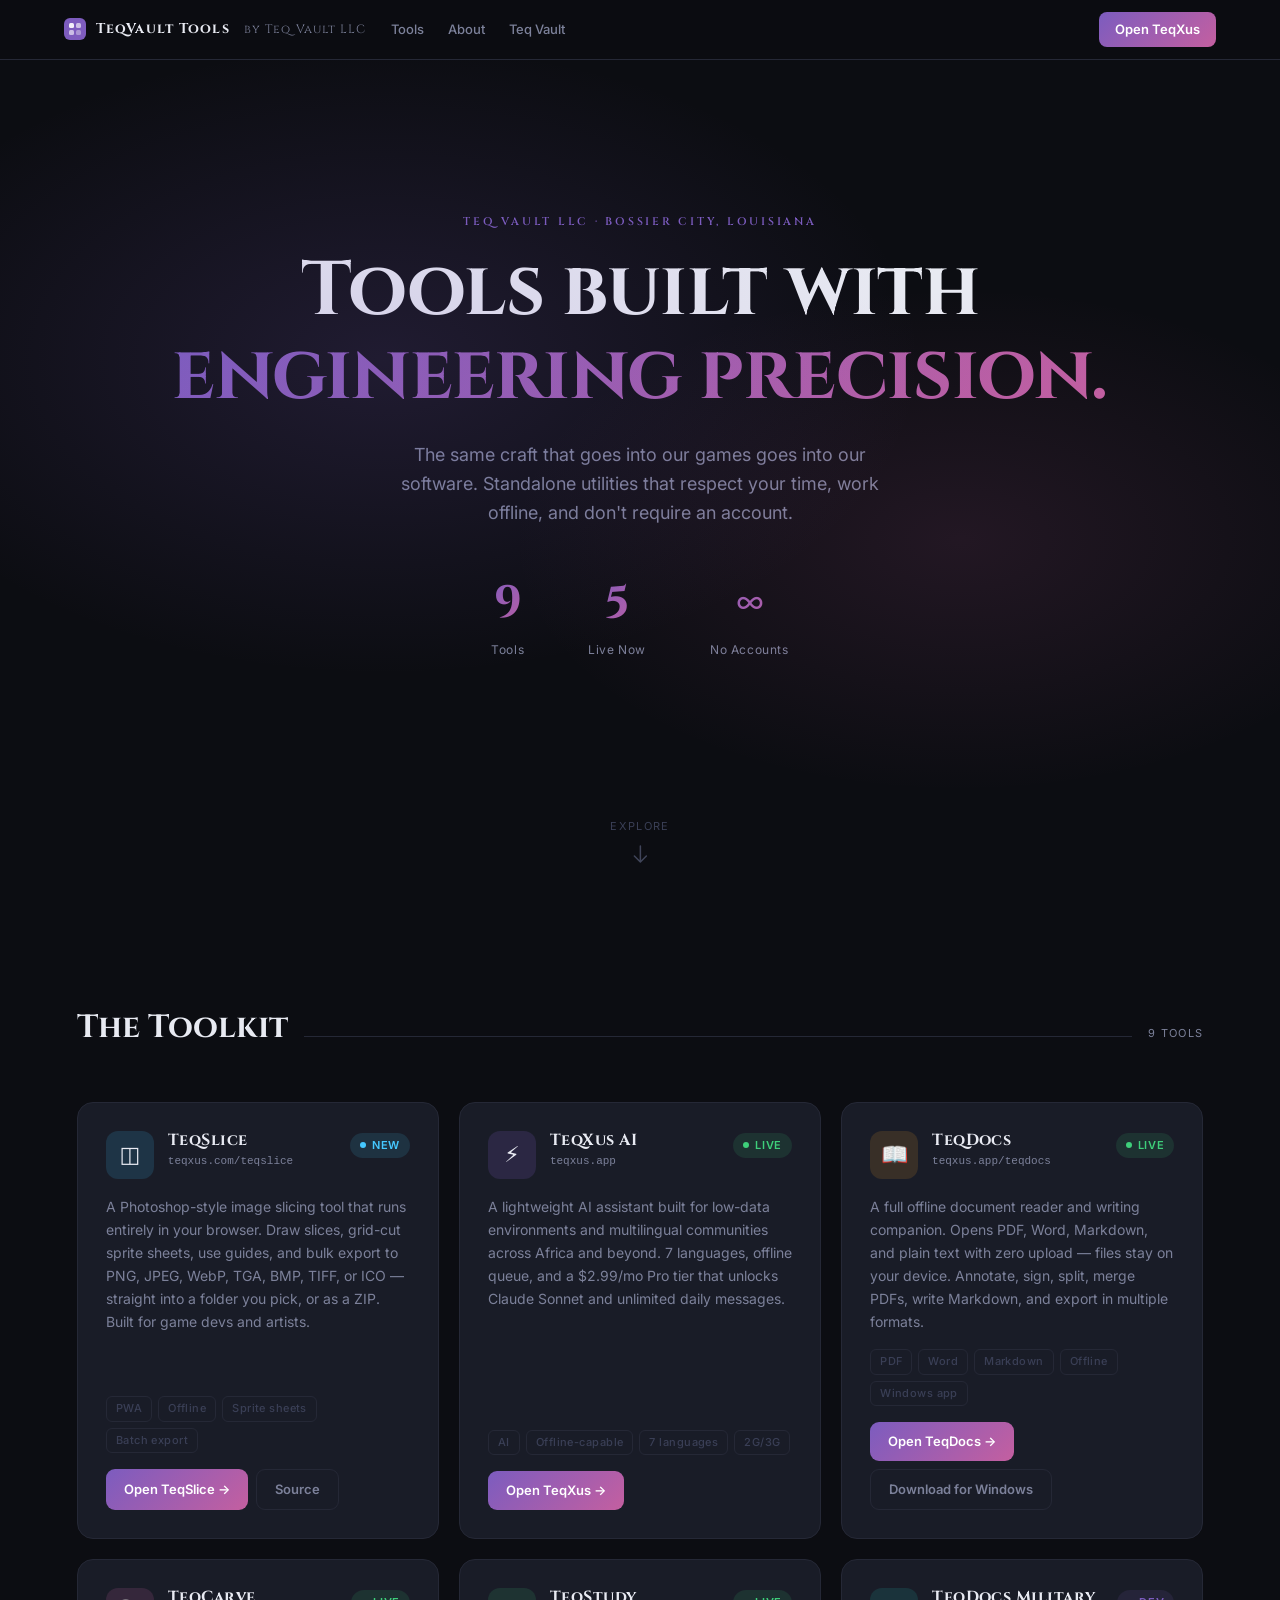
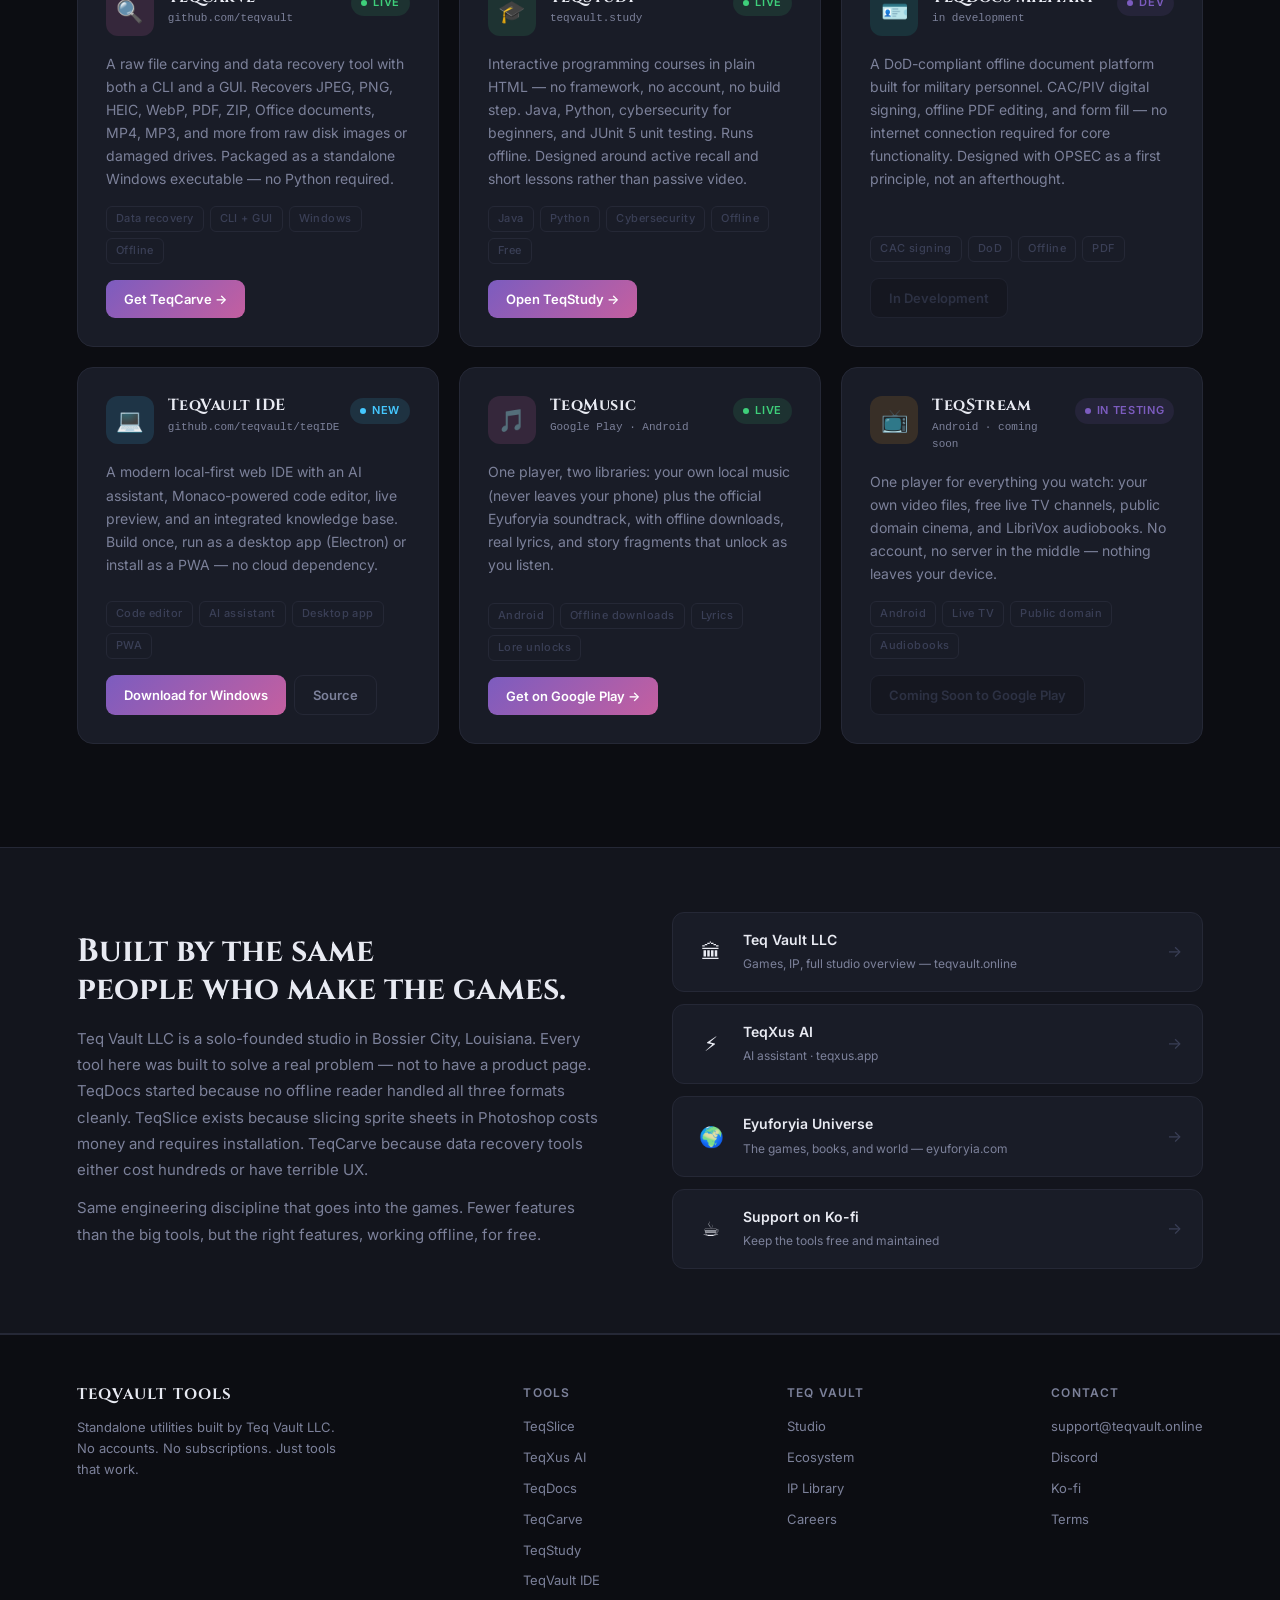
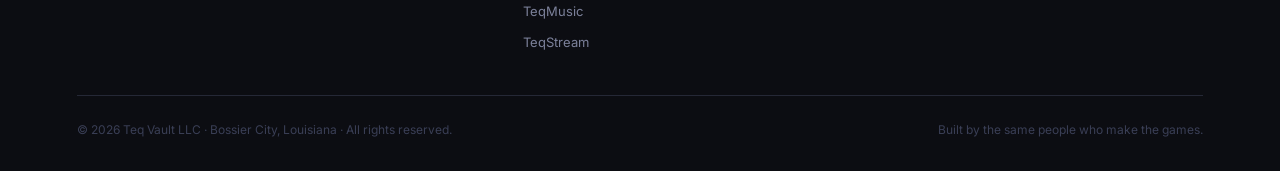
==== commit 780f81fa: "updates" ====
--- a/index.html
+++ b/index.html
@@ -333,11 +333,11 @@
   <p class="hero-sub">The same craft that goes into our games goes into our software. Standalone utilities that respect your time, work offline, and don't require an account.</p>
   <div class="hero-stats">
     <div>
-      <div class="stat-n">6</div>
+      <div class="stat-n">9</div>
       <div class="stat-l">Tools</div>
     </div>
     <div>
-      <div class="stat-n">3</div>
+      <div class="stat-n">5</div>
       <div class="stat-l">Live Now</div>
     </div>
     <div>
@@ -358,7 +358,7 @@
   <div class="section-head reveal">
     <h2>The Toolkit</h2>
     <div class="section-rule"></div>
-    <span class="section-label">6 tools</span>
+    <span class="section-label">9 tools</span>
   </div>
 
   <div class="tool-grid">
@@ -476,6 +476,64 @@
       </div>
       <div class="card-actions">
         <span class="btn-card disabled">In Development</span>
+      </div>
+    </div>
+
+    <!-- TeqVault IDE -->
+    <div class="tool-card reveal">
+      <div class="card-head">
+        <div class="card-icon cyan">💻</div>
+        <div class="card-meta">
+          <div class="card-name">TeqVault IDE</div>
+          <div class="card-url">github.com/teqvault/teqIDE</div>
+        </div>
+        <span class="status new"><span class="pip"></span>New</span>
+      </div>
+      <p class="card-desc">A modern local-first web IDE with an AI assistant, Monaco-powered code editor, live preview, and an integrated knowledge base. Build once, run as a desktop app (Electron) or install as a PWA — no cloud dependency.</p>
+      <div class="card-tags">
+        <span class="tag">Code editor</span><span class="tag">AI assistant</span><span class="tag">Desktop app</span><span class="tag">PWA</span>
+      </div>
+      <div class="card-actions">
+        <a href="https://github.com/teqvault/teqIDE/releases/download/1.0.0/Teq.Vault.IDE.Setup.0.1.0.exe" class="btn-card primary">Download for Windows</a>
+        <a href="https://github.com/teqvault/teqIDE" class="btn-card ghost" target="_blank" rel="noopener">Source</a>
+      </div>
+    </div>
+
+    <!-- TeqMusic -->
+    <div class="tool-card reveal">
+      <div class="card-head">
+        <div class="card-icon pink">🎵</div>
+        <div class="card-meta">
+          <div class="card-name">TeqMusic</div>
+          <div class="card-url">Google Play · Android</div>
+        </div>
+        <span class="status live"><span class="pip"></span>Live</span>
+      </div>
+      <p class="card-desc">One player, two libraries: your own local music (never leaves your phone) plus the official Eyuforyia soundtrack, with offline downloads, real lyrics, and story fragments that unlock as you listen.</p>
+      <div class="card-tags">
+        <span class="tag">Android</span><span class="tag">Offline downloads</span><span class="tag">Lyrics</span><span class="tag">Lore unlocks</span>
+      </div>
+      <div class="card-actions">
+        <a href="https://play.google.com/store/apps/details?id=com.teqvault.teqmusic" class="btn-card primary" target="_blank" rel="noopener">Get on Google Play →</a>
+      </div>
+    </div>
+
+    <!-- TeqStream -->
+    <div class="tool-card reveal">
+      <div class="card-head">
+        <div class="card-icon amber">📺</div>
+        <div class="card-meta">
+          <div class="card-name">TeqStream</div>
+          <div class="card-url">Android · coming soon</div>
+        </div>
+        <span class="status dev"><span class="pip"></span>In Testing</span>
+      </div>
+      <p class="card-desc">One player for everything you watch: your own video files, free live TV channels, public domain cinema, and LibriVox audiobooks. No account, no server in the middle — nothing leaves your device.</p>
+      <div class="card-tags">
+        <span class="tag">Android</span><span class="tag">Live TV</span><span class="tag">Public domain</span><span class="tag">Audiobooks</span>
+      </div>
+      <div class="card-actions">
+        <span class="btn-card disabled">Coming Soon to Google Play</span>
       </div>
     </div>
 
@@ -541,6 +599,9 @@
       <a href="https://teqxus.app/teqdocs" target="_blank" rel="noopener">TeqDocs</a>
       <a href="https://github.com/teqvault" target="_blank" rel="noopener">TeqCarve</a>
       <a href="https://teqvault.study" target="_blank" rel="noopener">TeqStudy</a>
+      <a href="https://github.com/teqvault/teqIDE" target="_blank" rel="noopener">TeqVault IDE</a>
+      <a href="https://play.google.com/store/apps/details?id=com.teqvault.teqmusic" target="_blank" rel="noopener">TeqMusic</a>
+      <a href="https://teqvault.online/pages/teqstream.html" target="_blank" rel="noopener">TeqStream</a>
     </div>
     <div class="footer-col">
       <h4>Teq Vault</h4>
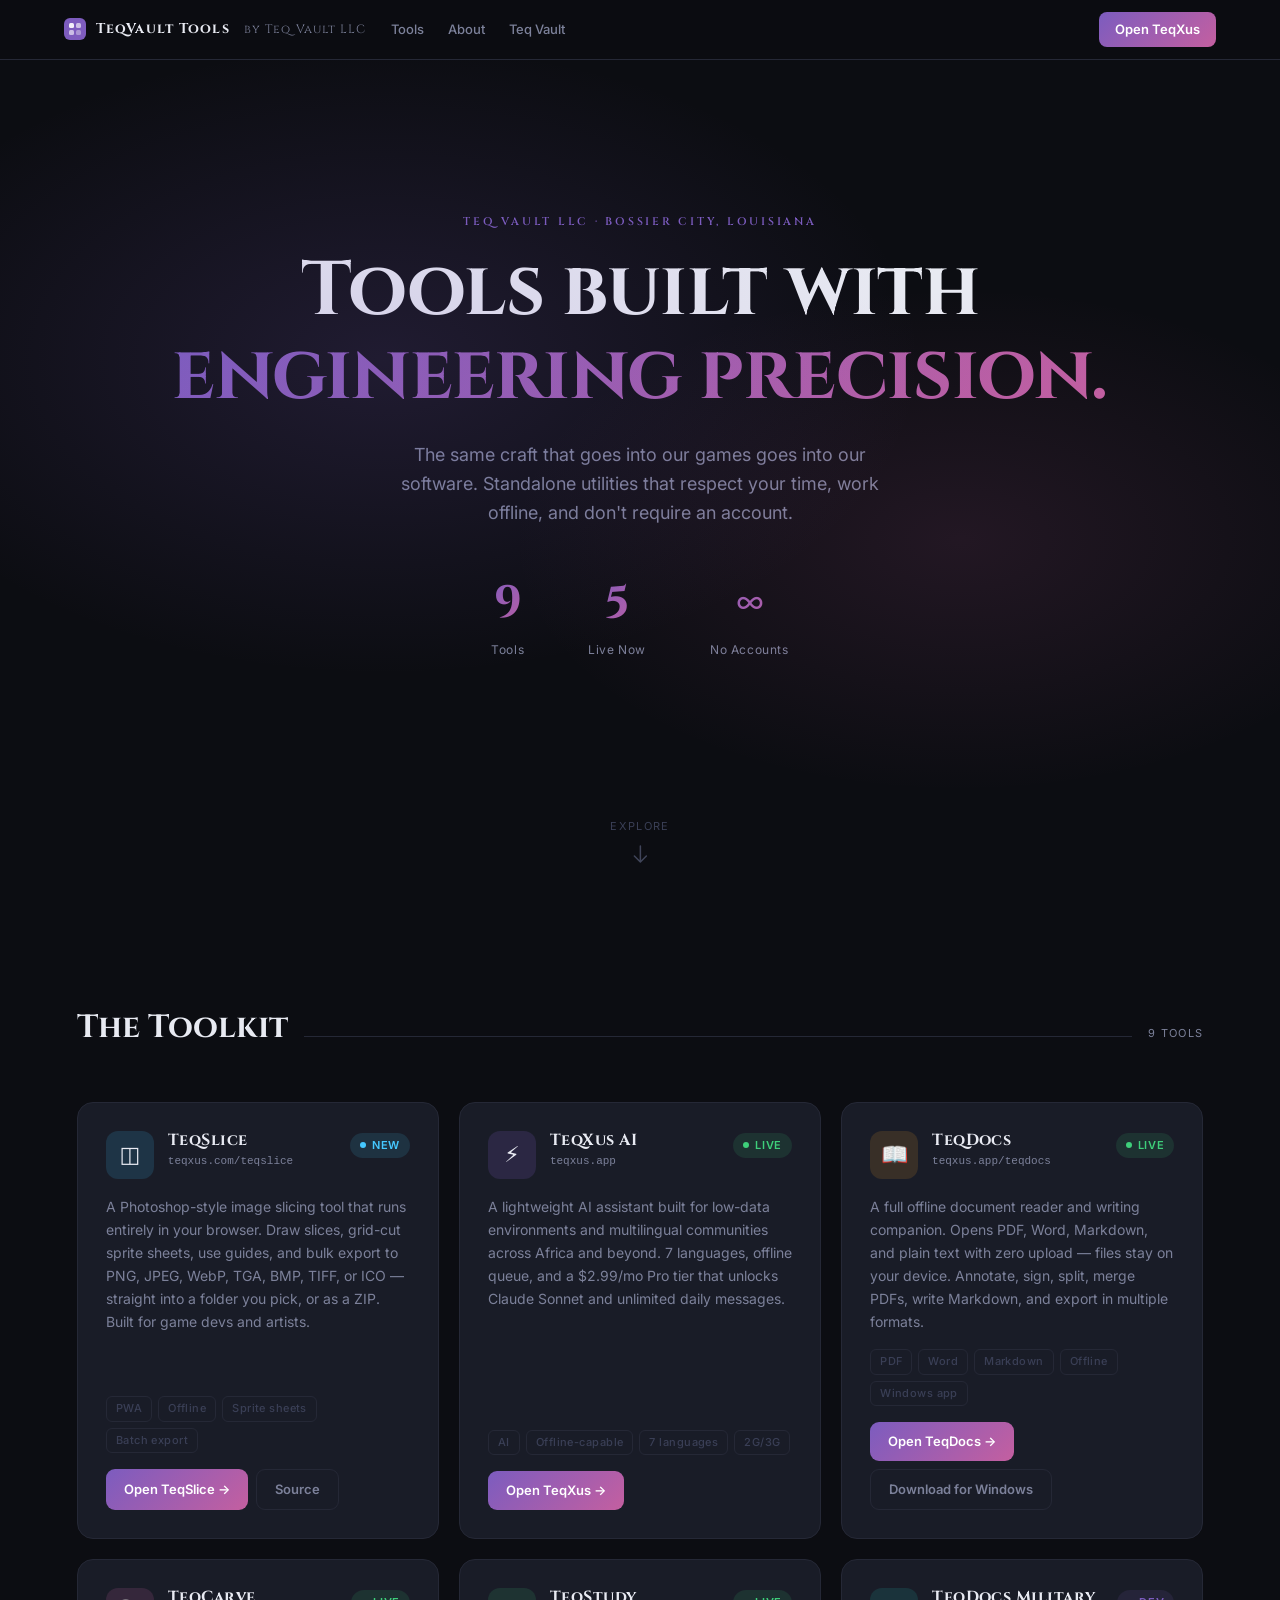
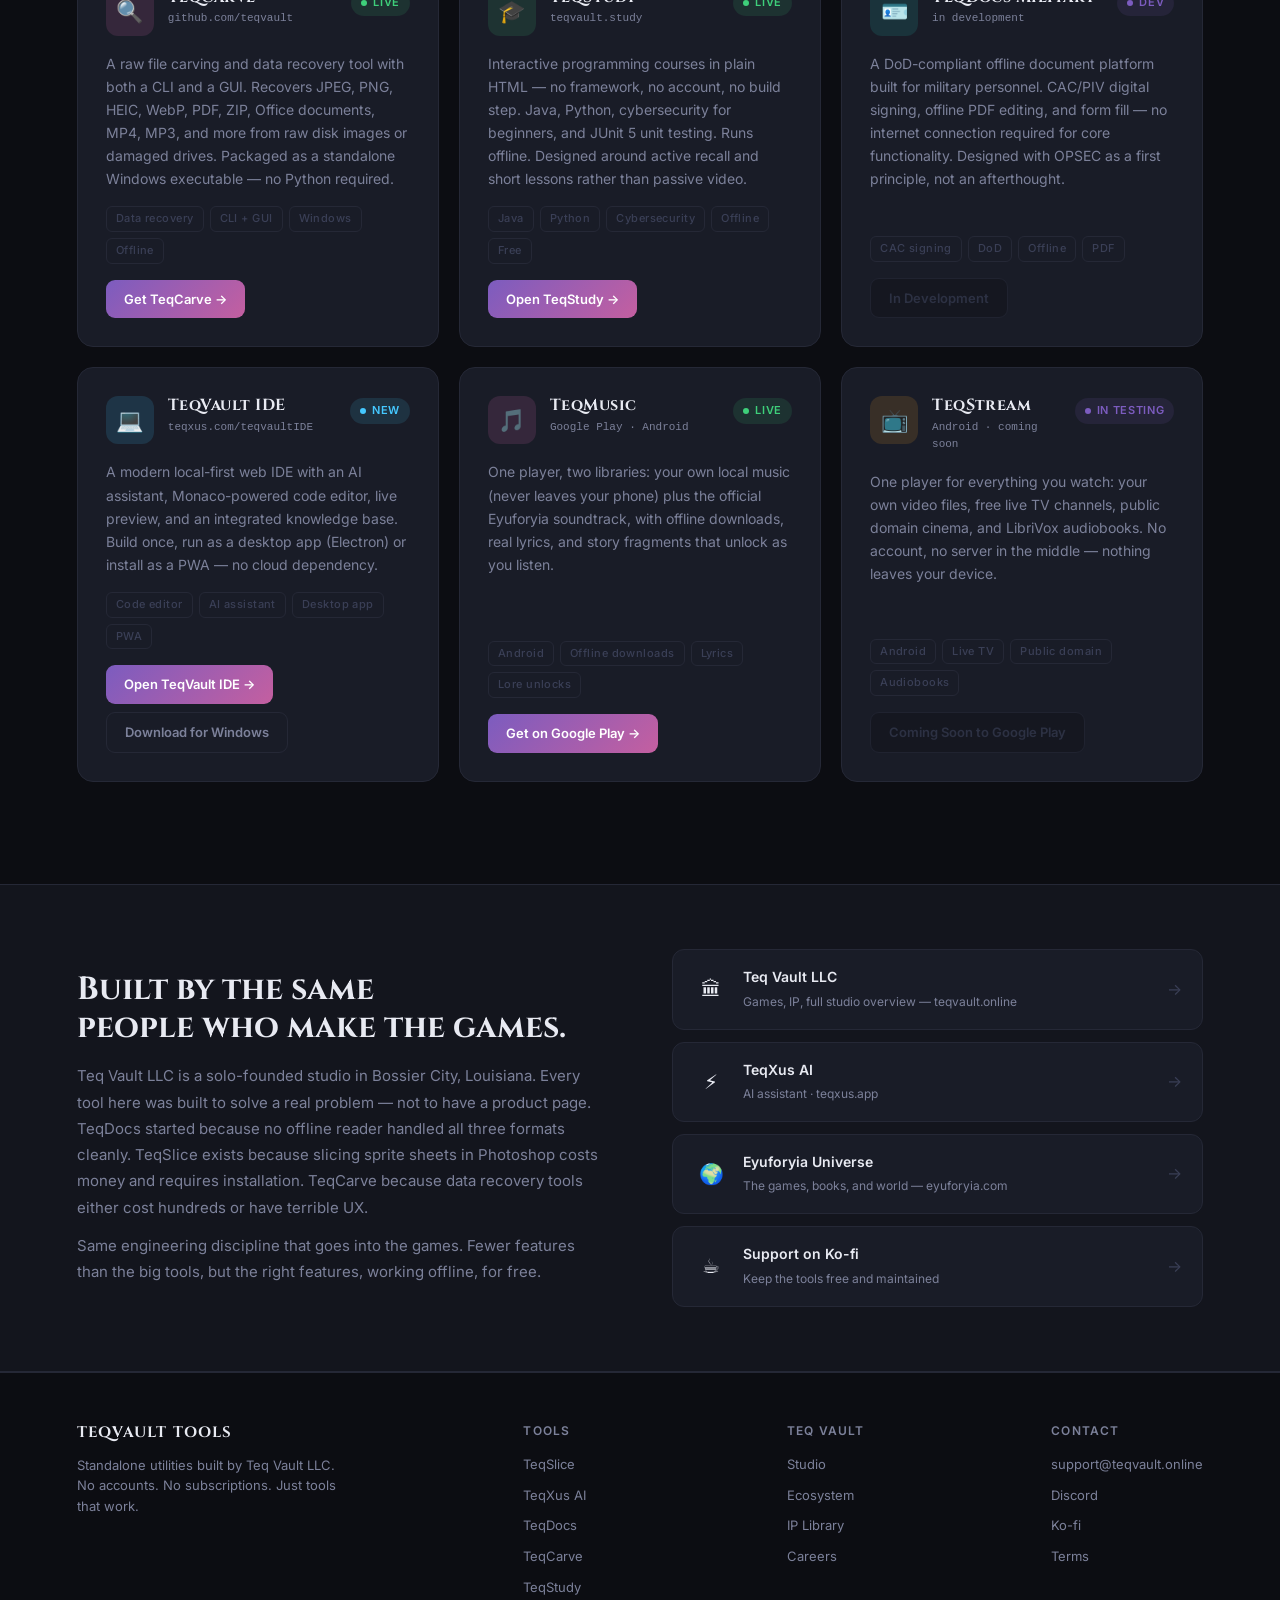
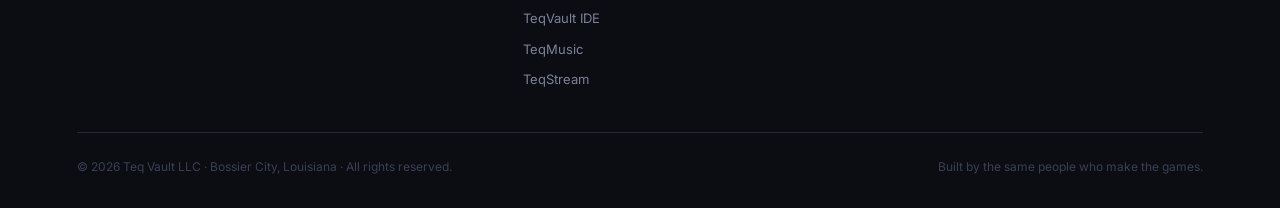
==== commit 36bd4d3a: "updates" ====
--- a/index.html
+++ b/index.html
@@ -485,7 +485,7 @@
         <div class="card-icon cyan">💻</div>
         <div class="card-meta">
           <div class="card-name">TeqVault IDE</div>
-          <div class="card-url">github.com/teqvault/teqIDE</div>
+          <div class="card-url">teqxus.com/teqvaultIDE</div>
         </div>
         <span class="status new"><span class="pip"></span>New</span>
       </div>
@@ -494,8 +494,8 @@
         <span class="tag">Code editor</span><span class="tag">AI assistant</span><span class="tag">Desktop app</span><span class="tag">PWA</span>
       </div>
       <div class="card-actions">
-        <a href="https://github.com/teqvault/teqIDE/releases/download/1.0.0/Teq.Vault.IDE.Setup.0.1.0.exe" class="btn-card primary">Download for Windows</a>
-        <a href="https://github.com/teqvault/teqIDE" class="btn-card ghost" target="_blank" rel="noopener">Source</a>
+        <a href="https://teqxus.com/teqvaultIDE" class="btn-card primary" target="_blank" rel="noopener">Open TeqVault IDE →</a>
+        <a href="https://github.com/teqvault/teqIDE/releases/download/1.0.0/Teq.Vault.IDE.Setup.0.1.0.exe" class="btn-card ghost">Download for Windows</a>
       </div>
     </div>
 
@@ -599,7 +599,7 @@
       <a href="https://teqxus.app/teqdocs" target="_blank" rel="noopener">TeqDocs</a>
       <a href="https://github.com/teqvault" target="_blank" rel="noopener">TeqCarve</a>
       <a href="https://teqvault.study" target="_blank" rel="noopener">TeqStudy</a>
-      <a href="https://github.com/teqvault/teqIDE" target="_blank" rel="noopener">TeqVault IDE</a>
+      <a href="https://teqxus.com/teqvaultIDE" target="_blank" rel="noopener">TeqVault IDE</a>
       <a href="https://play.google.com/store/apps/details?id=com.teqvault.teqmusic" target="_blank" rel="noopener">TeqMusic</a>
       <a href="https://teqvault.online/pages/teqstream.html" target="_blank" rel="noopener">TeqStream</a>
     </div>
